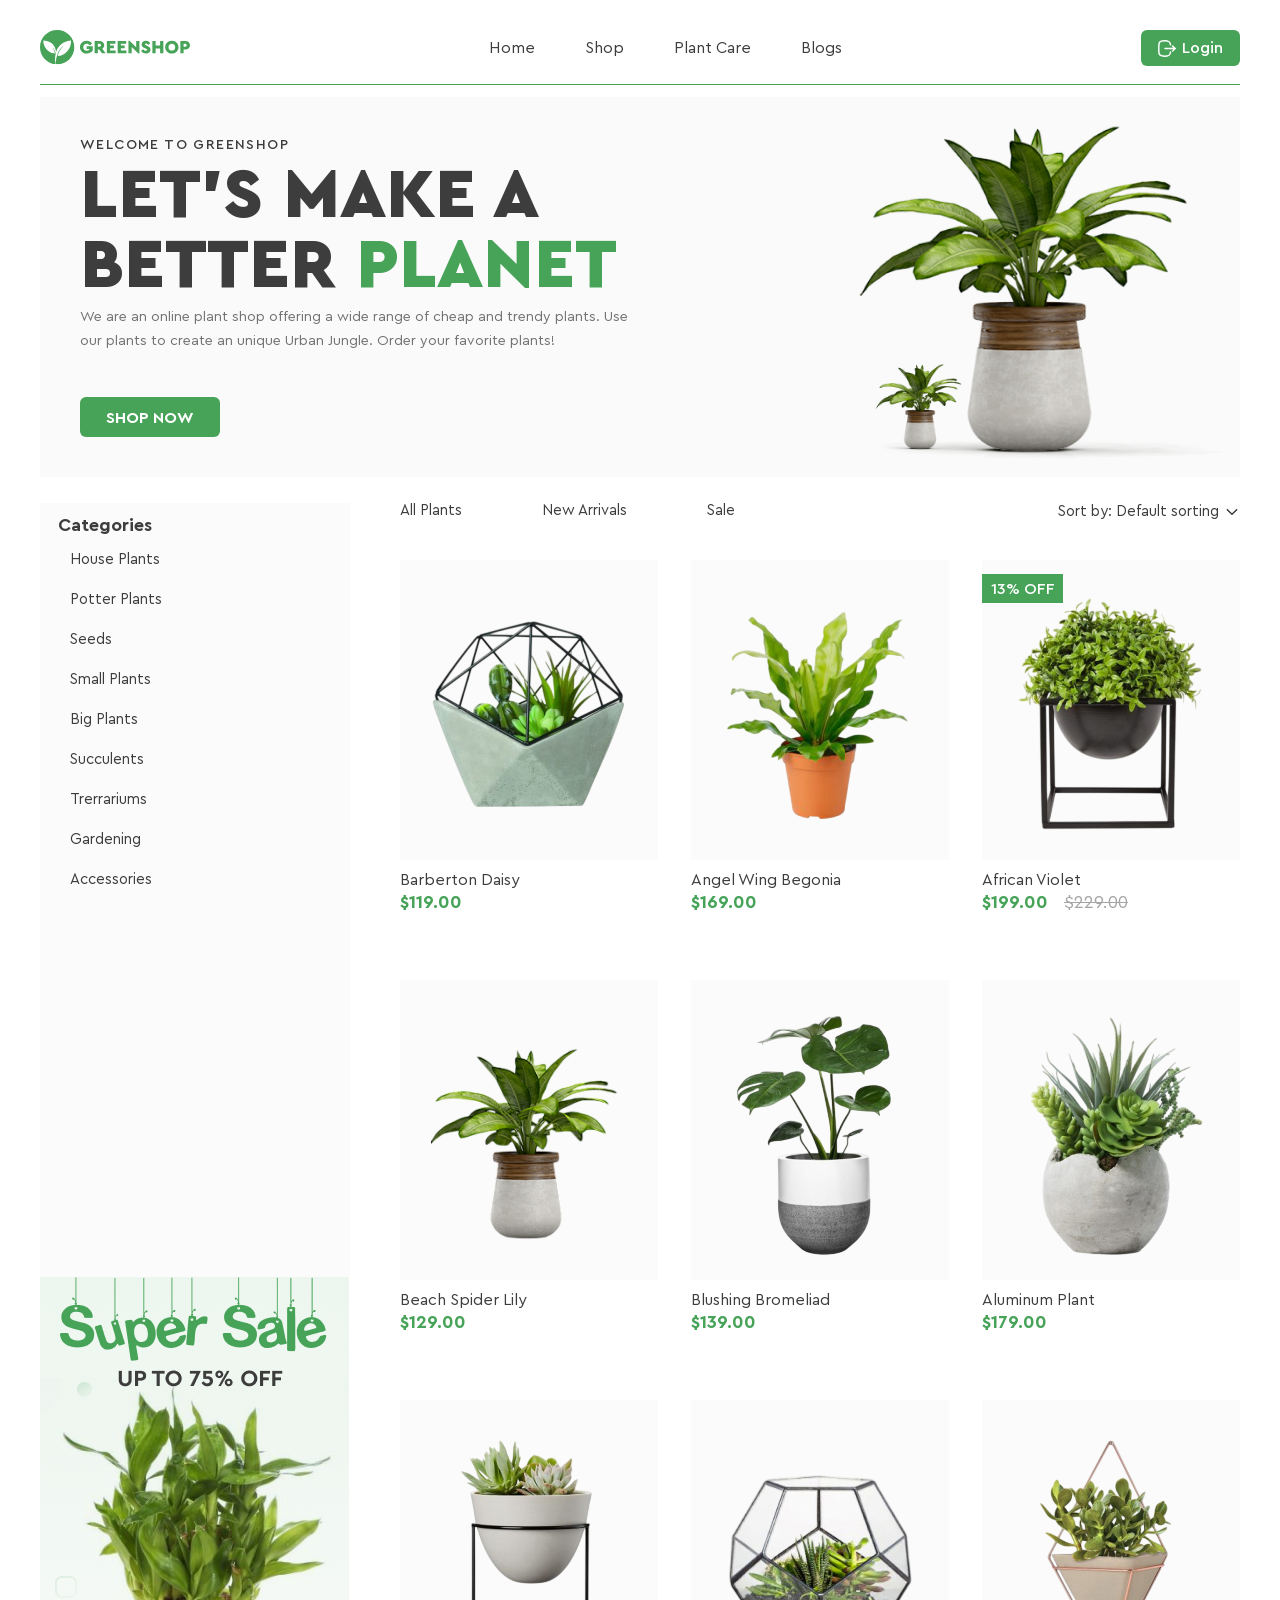
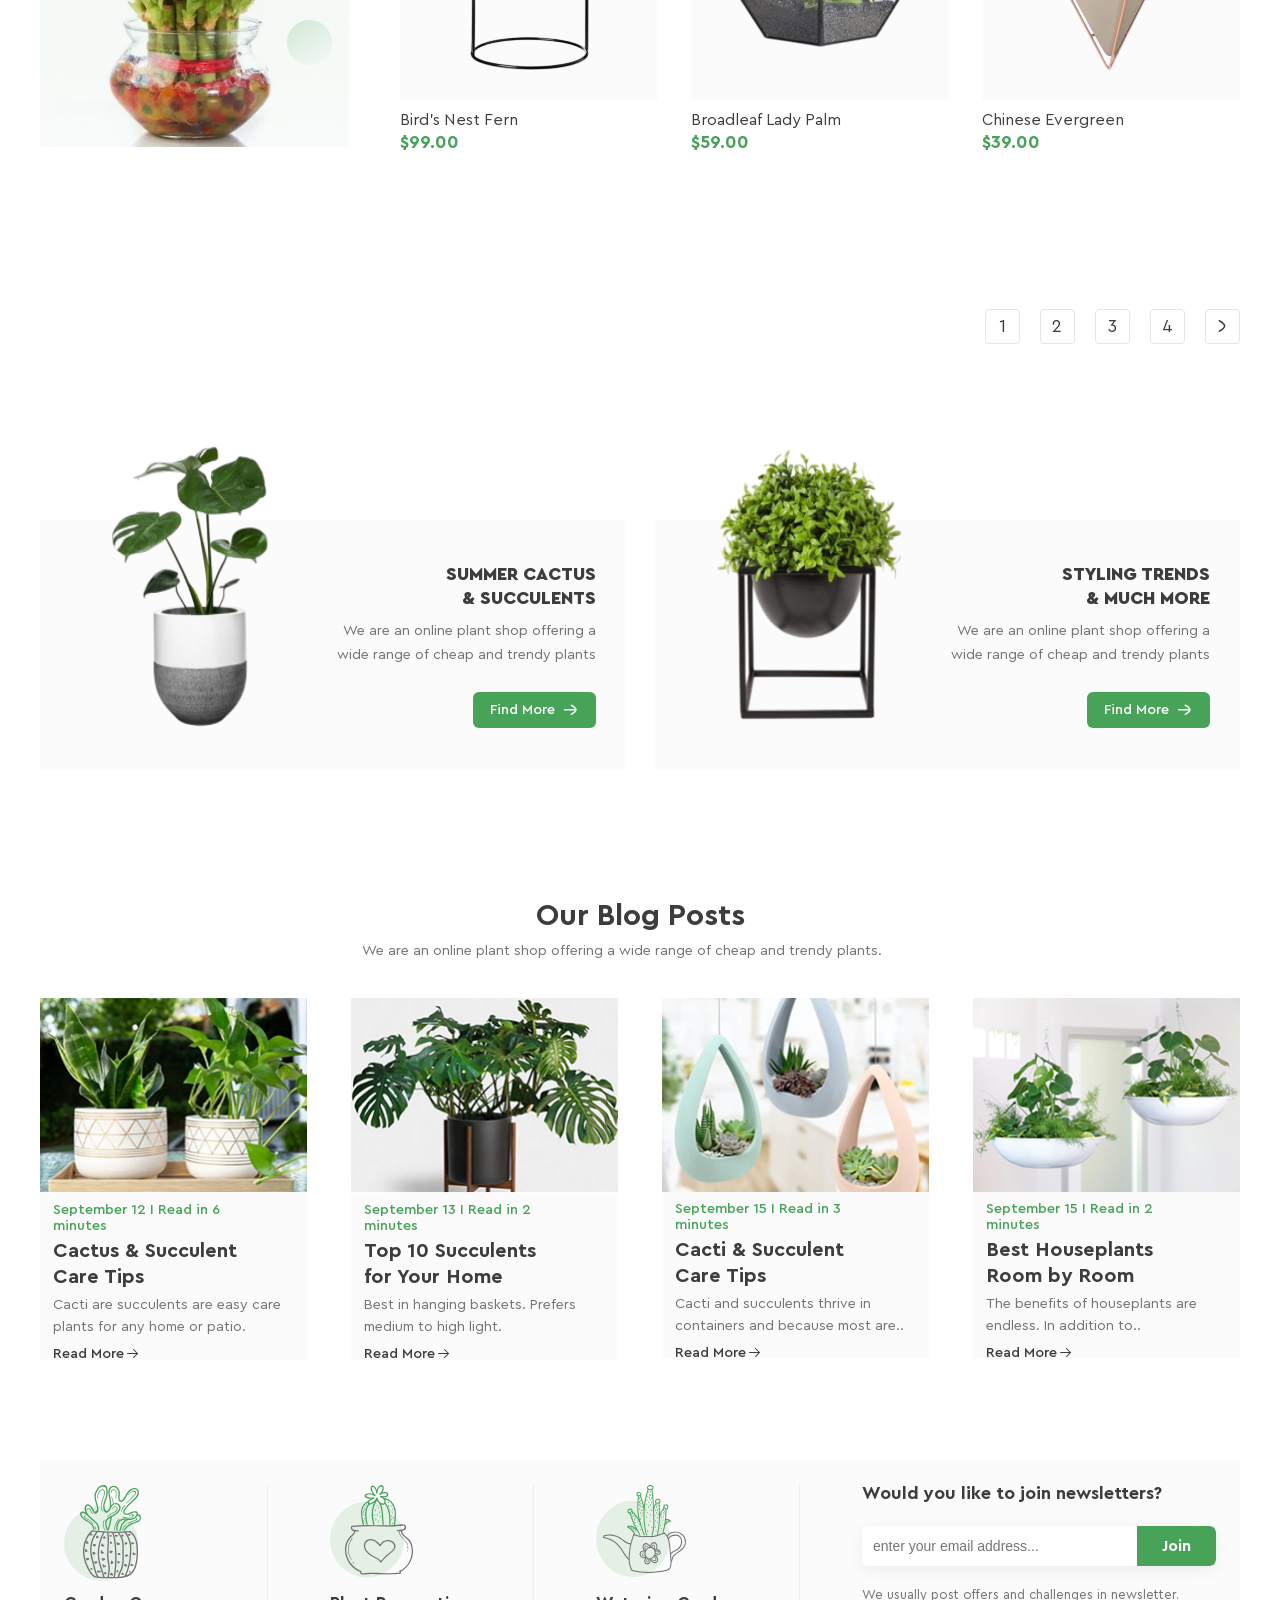
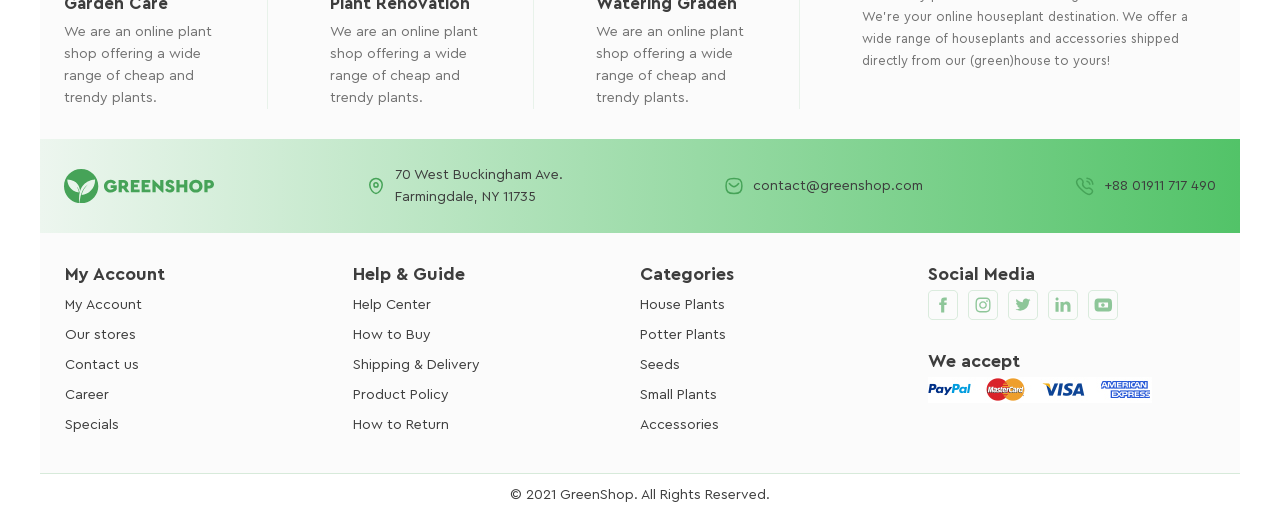
==== index.html @ 2c8f035d "footer" ====
<!DOCTYPE html>
<html lang="en">

<head>
  <meta charset="UTF-8">
  <meta name="viewport" content="width=device-width, initial-scale=1.0">
  <title>Document</title>

  <link rel="stylesheet" href="./css/reset.css">
  <link rel="stylesheet" href="./css/home.css">
</head>

<body>
  <header>

    <div class="container">

      <img src="./img/Logo.svg" alt="logo" width="150" height="35">
      <nav>
        <ul>
          <li> <a href="#home" class="active">Home</a></li>
          <li> <a href="#shop" class="active">Shop</a></li>
          <li> <a href="#" class="active">Plant Care</a>
            <ul class="sublist">
              <li><a href="">Drainage</a></li>
              <li><a href="">Fungicides</a></li>
              <li><a href="">Fertilizer</a></li>
              <li><a href="">Priming <span>></span></a>
                <div class="sublist second">
                  <ul>
                    <li><a href="">Universal</a></li>
                    <li><a href="">For Ficus</a></li>
                    <li><a href="">For Cacti</a></li>
                    <li><a href="">For Citrus</a></li>
                    <li><a href="">For those in bloom</a></li>
                    <li><a href="">For Orchids</a></li>
                  </ul>
                </div>
              </li>
            </ul>
          </li>
          <li><a href="#blogs" class="active">Blogs</a></li>
        </ul>
      </nav>
      <button><img src="./img/Logout.svg" alt="login"><span>Login</span></button>
    </div>
  </header>

  <main>
    <section id="home">
      <div class="main-container">
        <div class="home-text">
          <p class="top-text">Welcome to GreenShop</p>

          <h1>Let’s Make a Better <span>Planet</span></h1>

          <p class="text">We are an online plant shop offering a wide range of cheap and trendy plants. Use our plants
            to create an
            unique Urban Jungle. Order your favorite plants!</p>
          <button class="large-btn">SHOP NOW</button>
        </div>

        <div class="home-media">
          <img src="./img/section1-plant.png" alt="plant">
        </div>
      </div>

    </section>

    <section id="shop">

      <div class="container">
        <div class="sidebar">
          <div class="categories-box">
            <h2>Categories</h2>
            <ul>
              <li>
                <a href="">House Plants</a>
              </li>
              <li>
                <a href="">Potter Plants</a>
              </li>
              <li>
                <a href="">Seeds</a>
              </li>
              <li>
                <a href="">Small Plants</a>
              </li>
              <li>
                <a href="">Big Plants</a>
              </li>
              <li>
                <a href="">Succulents</a>
              </li>
              <li>
                <a href="">Trerrariums</a>
              </li>
              <li>
                <a href="">Gardening</a>
              </li>
              <li>
                <a href="">Accessories</a>
              </li>
            </ul>
          </div>

          <img src="./img/SuperSaleBanner.png" alt="sale banner">

        </div>

        <div class="shop-content">

          <div class="filter-bar">
            <div class="filter-list">
              <a href="" class="tab">All Plants</a>
              <a href="" class="tab">New Arrivals</a>
              <a href="" class="tab">Sale</a>
            </div>

            <div class="sort-options">
              <span class="sort-text">Sort by: Default sorting</span> <img src="./img/Arrow.svg" alt="arrow">
            </div>
          </div>

          <div class="products-grid">
            <div class="products-card">
              <div class="img-box">
                <img src="./img/cutproduct1.png" alt="Barberton Daisy">

                <div class="plants-buttons">
                  <button>
                    <svg width="20" height="20" viewBox="0 0 20 20" fill="none" xmlns="http://www.w3.org/2000/svg">
                      <g clip-path="url(#clip0_2_1949)">
                        <path
                          d="M14.294 16.8745H8.24077C5.65655 16.8745 3.55412 14.7721 3.55412 12.1879V7.38405C3.55412 4.98175 2.35676 2.75813 0.351225 1.4358C-0.00894369 1.19834 -0.108379 0.713895 0.129078 0.353726C0.366535 -0.00648163 0.850939 -0.105956 1.21119 0.131579C2.35606 0.886442 3.28487 1.88204 3.94905 3.02832C4.09258 3.18911 5.24995 4.41584 7.14726 4.41584H16.142C18.596 4.36995 20.5168 6.83267 19.8752 9.20138L18.8397 13.3284C18.3159 15.4163 16.4466 16.8745 14.294 16.8745ZM4.91926 5.53677C5.04912 6.1367 5.11634 6.7553 5.11634 7.38405V12.1879C5.11634 13.9107 6.51796 15.3123 8.24077 15.3123H14.294C15.7291 15.3123 16.9752 14.3401 17.3245 12.9482L18.3599 8.82121C18.7412 7.41373 17.5997 5.95084 16.142 5.97806H7.14722C6.28913 5.97806 5.54224 5.79305 4.91926 5.53677ZM7.85021 19.0226C7.85021 18.4833 7.41307 18.0462 6.87383 18.0462C5.57828 18.0978 5.57942 19.9479 6.87383 19.999C7.41307 19.999 7.85021 19.5618 7.85021 19.0226ZM15.6222 19.0226C15.6222 18.4833 15.1851 18.0462 14.6459 18.0462C13.3503 18.0978 13.3514 19.9479 14.6459 19.999C15.1851 19.999 15.6222 19.5618 15.6222 19.0226ZM16.9231 8.32138C16.9231 7.88998 16.5734 7.54027 16.142 7.54027H7.45966C6.42329 7.58152 6.42407 9.0616 7.45966 9.10249H16.142C16.5734 9.10249 16.9231 8.75279 16.9231 8.32138Z"
                          fill="#3D3D3D" />
                      </g>
                      <defs>
                        <clipPath id="clip0_2_1949">
                          <rect width="20" height="20" fill="white" />
                        </clipPath>
                      </defs>
                    </svg>
                  </button>

                  <button>
                    <svg width="20" height="20" viewBox="0 0 20 20" fill="none" xmlns="http://www.w3.org/2000/svg">
                      <path
                        d="M10 18.8873C9.71527 18.8873 9.44077 18.7842 9.22684 18.5968C8.41888 17.8903 7.63992 17.2264 6.95267 16.6408L6.94916 16.6377C4.93423 14.9207 3.19427 13.4378 1.98364 11.9771C0.630341 10.3441 0 8.79578 0 7.10434C0 5.46097 0.563507 3.94485 1.58661 2.83508C2.62192 1.71219 4.04251 1.09375 5.58716 1.09375C6.74164 1.09375 7.79892 1.45874 8.72955 2.1785C9.19922 2.54181 9.62494 2.98645 10 3.5051C10.3752 2.98645 10.8008 2.54181 11.2706 2.1785C12.2012 1.45874 13.2585 1.09375 14.413 1.09375C15.9575 1.09375 17.3782 1.71219 18.4135 2.83508C19.4366 3.94485 20 5.46097 20 7.10434C20 8.79578 19.3698 10.3441 18.0165 11.9769C16.8059 13.4378 15.0661 14.9205 13.0515 16.6374C12.363 17.224 11.5828 17.8889 10.773 18.5971C10.5592 18.7842 10.2846 18.8873 10 18.8873ZM5.58716 2.26532C4.37363 2.26532 3.25882 2.74963 2.44781 3.62915C1.62476 4.52194 1.17142 5.75607 1.17142 7.10434C1.17142 8.52692 1.70013 9.79919 2.88559 11.2296C4.03137 12.6122 5.73563 14.0645 7.70889 15.7462L7.71255 15.7492C8.4024 16.3371 9.18442 17.0036 9.99832 17.7153C10.8171 17.0023 11.6003 16.3347 12.2916 15.7458C14.2647 14.0642 15.9688 12.6122 17.1146 11.2296C18.2999 9.79919 18.8286 8.52692 18.8286 7.10434C18.8286 5.75607 18.3752 4.52194 17.5522 3.62915C16.7413 2.74963 15.6264 2.26532 14.413 2.26532C13.524 2.26532 12.7078 2.54791 11.9872 3.10516C11.3449 3.60199 10.8975 4.23004 10.6352 4.66949C10.5003 4.89548 10.2629 5.03036 10 5.03036C9.73709 5.03036 9.49966 4.89548 9.36478 4.66949C9.10263 4.23004 8.65524 3.60199 8.01285 3.10516C7.29218 2.54791 6.47598 2.26532 5.58716 2.26532Z"
                        fill="#3D3D3D" />
                    </svg>
                  </button>

                  <button>
                    <svg width="20" height="20" viewBox="0 0 20 20" fill="none" xmlns="http://www.w3.org/2000/svg">
                      <g clip-path="url(#clip0_2_1953)">
                        <path
                          d="M14.5656 16.0023C10.5704 19.1859 4.98549 18.3049 2.02729 14.6536C-0.827886 11.1285 -0.64932 6.04314 2.44811 2.82458C5.64856 -0.50074 10.6802 -0.944658 14.3277 1.78316C15.6345 2.76027 16.6104 4.00337 17.246 5.50807C17.8853 7.02151 18.0795 8.59614 17.8578 10.2201C17.6368 11.8365 16.9918 13.2769 15.9423 14.6212C16.0272 14.6767 16.1178 14.7167 16.1827 14.7816C17.3365 15.9305 18.4859 17.0836 19.6397 18.2325C19.9132 18.5047 20.0493 18.8218 19.9682 19.204C19.8071 19.9644 18.9018 20.2579 18.3211 19.7359C18.0489 19.4918 17.7985 19.2227 17.54 18.9642C16.5923 18.0171 15.6451 17.0693 14.6973 16.1221C14.658 16.0847 14.6168 16.0497 14.5656 16.0023ZM15.9529 8.98636C15.9629 5.12659 12.8468 2.00605 8.97825 2.00043C5.12035 1.99481 2.00669 5.09037 1.98983 8.94765C1.97297 12.8168 5.08289 15.9461 8.96326 15.9642C12.8055 15.9823 15.9429 12.8499 15.9529 8.98636Z"
                          fill="#3D3D3D" />
                      </g>
                      <defs>
                        <clipPath id="clip0_2_1953">
                          <rect width="19.9913" height="20" fill="white" />
                        </clipPath>
                      </defs>
                    </svg>

                  </button>
                </div>
              </div>

              <h3>Barberton Daisy</h3>
              <span>$119.00</span>
            </div>

            <div class="products-card">
              <div class="img-box">
                <img src="./img/cutproduct2.png" alt="Angel Wing Begonia">

                <div class="plants-buttons">
                  <button>
                    <svg width="20" height="20" viewBox="0 0 20 20" fill="none" xmlns="http://www.w3.org/2000/svg">
                      <g clip-path="url(#clip0_2_1949)">
                        <path
                          d="M14.294 16.8745H8.24077C5.65655 16.8745 3.55412 14.7721 3.55412 12.1879V7.38405C3.55412 4.98175 2.35676 2.75813 0.351225 1.4358C-0.00894369 1.19834 -0.108379 0.713895 0.129078 0.353726C0.366535 -0.00648163 0.850939 -0.105956 1.21119 0.131579C2.35606 0.886442 3.28487 1.88204 3.94905 3.02832C4.09258 3.18911 5.24995 4.41584 7.14726 4.41584H16.142C18.596 4.36995 20.5168 6.83267 19.8752 9.20138L18.8397 13.3284C18.3159 15.4163 16.4466 16.8745 14.294 16.8745ZM4.91926 5.53677C5.04912 6.1367 5.11634 6.7553 5.11634 7.38405V12.1879C5.11634 13.9107 6.51796 15.3123 8.24077 15.3123H14.294C15.7291 15.3123 16.9752 14.3401 17.3245 12.9482L18.3599 8.82121C18.7412 7.41373 17.5997 5.95084 16.142 5.97806H7.14722C6.28913 5.97806 5.54224 5.79305 4.91926 5.53677ZM7.85021 19.0226C7.85021 18.4833 7.41307 18.0462 6.87383 18.0462C5.57828 18.0978 5.57942 19.9479 6.87383 19.999C7.41307 19.999 7.85021 19.5618 7.85021 19.0226ZM15.6222 19.0226C15.6222 18.4833 15.1851 18.0462 14.6459 18.0462C13.3503 18.0978 13.3514 19.9479 14.6459 19.999C15.1851 19.999 15.6222 19.5618 15.6222 19.0226ZM16.9231 8.32138C16.9231 7.88998 16.5734 7.54027 16.142 7.54027H7.45966C6.42329 7.58152 6.42407 9.0616 7.45966 9.10249H16.142C16.5734 9.10249 16.9231 8.75279 16.9231 8.32138Z"
                          fill="#3D3D3D" />
                      </g>
                      <defs>
                        <clipPath id="clip0_2_1949">
                          <rect width="20" height="20" fill="white" />
                        </clipPath>
                      </defs>
                    </svg>
                  </button>

                  <button>
                    <svg width="20" height="20" viewBox="0 0 20 20" fill="none" xmlns="http://www.w3.org/2000/svg">
                      <path
                        d="M10 18.8873C9.71527 18.8873 9.44077 18.7842 9.22684 18.5968C8.41888 17.8903 7.63992 17.2264 6.95267 16.6408L6.94916 16.6377C4.93423 14.9207 3.19427 13.4378 1.98364 11.9771C0.630341 10.3441 0 8.79578 0 7.10434C0 5.46097 0.563507 3.94485 1.58661 2.83508C2.62192 1.71219 4.04251 1.09375 5.58716 1.09375C6.74164 1.09375 7.79892 1.45874 8.72955 2.1785C9.19922 2.54181 9.62494 2.98645 10 3.5051C10.3752 2.98645 10.8008 2.54181 11.2706 2.1785C12.2012 1.45874 13.2585 1.09375 14.413 1.09375C15.9575 1.09375 17.3782 1.71219 18.4135 2.83508C19.4366 3.94485 20 5.46097 20 7.10434C20 8.79578 19.3698 10.3441 18.0165 11.9769C16.8059 13.4378 15.0661 14.9205 13.0515 16.6374C12.363 17.224 11.5828 17.8889 10.773 18.5971C10.5592 18.7842 10.2846 18.8873 10 18.8873ZM5.58716 2.26532C4.37363 2.26532 3.25882 2.74963 2.44781 3.62915C1.62476 4.52194 1.17142 5.75607 1.17142 7.10434C1.17142 8.52692 1.70013 9.79919 2.88559 11.2296C4.03137 12.6122 5.73563 14.0645 7.70889 15.7462L7.71255 15.7492C8.4024 16.3371 9.18442 17.0036 9.99832 17.7153C10.8171 17.0023 11.6003 16.3347 12.2916 15.7458C14.2647 14.0642 15.9688 12.6122 17.1146 11.2296C18.2999 9.79919 18.8286 8.52692 18.8286 7.10434C18.8286 5.75607 18.3752 4.52194 17.5522 3.62915C16.7413 2.74963 15.6264 2.26532 14.413 2.26532C13.524 2.26532 12.7078 2.54791 11.9872 3.10516C11.3449 3.60199 10.8975 4.23004 10.6352 4.66949C10.5003 4.89548 10.2629 5.03036 10 5.03036C9.73709 5.03036 9.49966 4.89548 9.36478 4.66949C9.10263 4.23004 8.65524 3.60199 8.01285 3.10516C7.29218 2.54791 6.47598 2.26532 5.58716 2.26532Z"
                        fill="#3D3D3D" />
                    </svg>
                  </button>

                  <button>
                    <svg width="20" height="20" viewBox="0 0 20 20" fill="none" xmlns="http://www.w3.org/2000/svg">
                      <g clip-path="url(#clip0_2_1953)">
                        <path
                          d="M14.5656 16.0023C10.5704 19.1859 4.98549 18.3049 2.02729 14.6536C-0.827886 11.1285 -0.64932 6.04314 2.44811 2.82458C5.64856 -0.50074 10.6802 -0.944658 14.3277 1.78316C15.6345 2.76027 16.6104 4.00337 17.246 5.50807C17.8853 7.02151 18.0795 8.59614 17.8578 10.2201C17.6368 11.8365 16.9918 13.2769 15.9423 14.6212C16.0272 14.6767 16.1178 14.7167 16.1827 14.7816C17.3365 15.9305 18.4859 17.0836 19.6397 18.2325C19.9132 18.5047 20.0493 18.8218 19.9682 19.204C19.8071 19.9644 18.9018 20.2579 18.3211 19.7359C18.0489 19.4918 17.7985 19.2227 17.54 18.9642C16.5923 18.0171 15.6451 17.0693 14.6973 16.1221C14.658 16.0847 14.6168 16.0497 14.5656 16.0023ZM15.9529 8.98636C15.9629 5.12659 12.8468 2.00605 8.97825 2.00043C5.12035 1.99481 2.00669 5.09037 1.98983 8.94765C1.97297 12.8168 5.08289 15.9461 8.96326 15.9642C12.8055 15.9823 15.9429 12.8499 15.9529 8.98636Z"
                          fill="#3D3D3D" />
                      </g>
                      <defs>
                        <clipPath id="clip0_2_1953">
                          <rect width="19.9913" height="20" fill="white" />
                        </clipPath>
                      </defs>
                    </svg>

                  </button>
                </div>
              </div>

              <h3>Angel Wing Begonia</h3>
              <span>$169.00</span>
            </div>

            <div class="products-card">
              <div class="img-box">
                <div class="sale-blanket">13% OFF</div>
                <img src="./img/cutproduct3.png" alt="African Violet">

                <div class="plants-buttons">
                  <button>
                    <svg width="20" height="20" viewBox="0 0 20 20" fill="none" xmlns="http://www.w3.org/2000/svg">
                      <g clip-path="url(#clip0_2_1949)">
                        <path
                          d="M14.294 16.8745H8.24077C5.65655 16.8745 3.55412 14.7721 3.55412 12.1879V7.38405C3.55412 4.98175 2.35676 2.75813 0.351225 1.4358C-0.00894369 1.19834 -0.108379 0.713895 0.129078 0.353726C0.366535 -0.00648163 0.850939 -0.105956 1.21119 0.131579C2.35606 0.886442 3.28487 1.88204 3.94905 3.02832C4.09258 3.18911 5.24995 4.41584 7.14726 4.41584H16.142C18.596 4.36995 20.5168 6.83267 19.8752 9.20138L18.8397 13.3284C18.3159 15.4163 16.4466 16.8745 14.294 16.8745ZM4.91926 5.53677C5.04912 6.1367 5.11634 6.7553 5.11634 7.38405V12.1879C5.11634 13.9107 6.51796 15.3123 8.24077 15.3123H14.294C15.7291 15.3123 16.9752 14.3401 17.3245 12.9482L18.3599 8.82121C18.7412 7.41373 17.5997 5.95084 16.142 5.97806H7.14722C6.28913 5.97806 5.54224 5.79305 4.91926 5.53677ZM7.85021 19.0226C7.85021 18.4833 7.41307 18.0462 6.87383 18.0462C5.57828 18.0978 5.57942 19.9479 6.87383 19.999C7.41307 19.999 7.85021 19.5618 7.85021 19.0226ZM15.6222 19.0226C15.6222 18.4833 15.1851 18.0462 14.6459 18.0462C13.3503 18.0978 13.3514 19.9479 14.6459 19.999C15.1851 19.999 15.6222 19.5618 15.6222 19.0226ZM16.9231 8.32138C16.9231 7.88998 16.5734 7.54027 16.142 7.54027H7.45966C6.42329 7.58152 6.42407 9.0616 7.45966 9.10249H16.142C16.5734 9.10249 16.9231 8.75279 16.9231 8.32138Z"
                          fill="#3D3D3D" />
                      </g>
                      <defs>
                        <clipPath id="clip0_2_1949">
                          <rect width="20" height="20" fill="white" />
                        </clipPath>
                      </defs>
                    </svg>
                  </button>

                  <button>
                    <svg width="20" height="20" viewBox="0 0 20 20" fill="none" xmlns="http://www.w3.org/2000/svg">
                      <path
                        d="M10 18.8873C9.71527 18.8873 9.44077 18.7842 9.22684 18.5968C8.41888 17.8903 7.63992 17.2264 6.95267 16.6408L6.94916 16.6377C4.93423 14.9207 3.19427 13.4378 1.98364 11.9771C0.630341 10.3441 0 8.79578 0 7.10434C0 5.46097 0.563507 3.94485 1.58661 2.83508C2.62192 1.71219 4.04251 1.09375 5.58716 1.09375C6.74164 1.09375 7.79892 1.45874 8.72955 2.1785C9.19922 2.54181 9.62494 2.98645 10 3.5051C10.3752 2.98645 10.8008 2.54181 11.2706 2.1785C12.2012 1.45874 13.2585 1.09375 14.413 1.09375C15.9575 1.09375 17.3782 1.71219 18.4135 2.83508C19.4366 3.94485 20 5.46097 20 7.10434C20 8.79578 19.3698 10.3441 18.0165 11.9769C16.8059 13.4378 15.0661 14.9205 13.0515 16.6374C12.363 17.224 11.5828 17.8889 10.773 18.5971C10.5592 18.7842 10.2846 18.8873 10 18.8873ZM5.58716 2.26532C4.37363 2.26532 3.25882 2.74963 2.44781 3.62915C1.62476 4.52194 1.17142 5.75607 1.17142 7.10434C1.17142 8.52692 1.70013 9.79919 2.88559 11.2296C4.03137 12.6122 5.73563 14.0645 7.70889 15.7462L7.71255 15.7492C8.4024 16.3371 9.18442 17.0036 9.99832 17.7153C10.8171 17.0023 11.6003 16.3347 12.2916 15.7458C14.2647 14.0642 15.9688 12.6122 17.1146 11.2296C18.2999 9.79919 18.8286 8.52692 18.8286 7.10434C18.8286 5.75607 18.3752 4.52194 17.5522 3.62915C16.7413 2.74963 15.6264 2.26532 14.413 2.26532C13.524 2.26532 12.7078 2.54791 11.9872 3.10516C11.3449 3.60199 10.8975 4.23004 10.6352 4.66949C10.5003 4.89548 10.2629 5.03036 10 5.03036C9.73709 5.03036 9.49966 4.89548 9.36478 4.66949C9.10263 4.23004 8.65524 3.60199 8.01285 3.10516C7.29218 2.54791 6.47598 2.26532 5.58716 2.26532Z"
                        fill="#3D3D3D" />
                    </svg>
                  </button>

                  <button>
                    <svg width="20" height="20" viewBox="0 0 20 20" fill="none" xmlns="http://www.w3.org/2000/svg">
                      <g clip-path="url(#clip0_2_1953)">
                        <path
                          d="M14.5656 16.0023C10.5704 19.1859 4.98549 18.3049 2.02729 14.6536C-0.827886 11.1285 -0.64932 6.04314 2.44811 2.82458C5.64856 -0.50074 10.6802 -0.944658 14.3277 1.78316C15.6345 2.76027 16.6104 4.00337 17.246 5.50807C17.8853 7.02151 18.0795 8.59614 17.8578 10.2201C17.6368 11.8365 16.9918 13.2769 15.9423 14.6212C16.0272 14.6767 16.1178 14.7167 16.1827 14.7816C17.3365 15.9305 18.4859 17.0836 19.6397 18.2325C19.9132 18.5047 20.0493 18.8218 19.9682 19.204C19.8071 19.9644 18.9018 20.2579 18.3211 19.7359C18.0489 19.4918 17.7985 19.2227 17.54 18.9642C16.5923 18.0171 15.6451 17.0693 14.6973 16.1221C14.658 16.0847 14.6168 16.0497 14.5656 16.0023ZM15.9529 8.98636C15.9629 5.12659 12.8468 2.00605 8.97825 2.00043C5.12035 1.99481 2.00669 5.09037 1.98983 8.94765C1.97297 12.8168 5.08289 15.9461 8.96326 15.9642C12.8055 15.9823 15.9429 12.8499 15.9529 8.98636Z"
                          fill="#3D3D3D" />
                      </g>
                      <defs>
                        <clipPath id="clip0_2_1953">
                          <rect width="19.9913" height="20" fill="white" />
                        </clipPath>
                      </defs>
                    </svg>

                  </button>
                </div>
              </div>

              <h3>African Violet</h3>
              <div class="price-box">
                <span class="new-price">$199.00</span>
                <span class="old-price">$229.00</span>
              </div>
            </div>
          </div>

          <div class="products-grid">
            <div class="products-card">
              <div class="img-box">
                <img src="./img/cutproduct4.png" alt="Beach Spider Lily">

                <div class="plants-buttons">
                  <button>
                    <svg width="20" height="20" viewBox="0 0 20 20" fill="none" xmlns="http://www.w3.org/2000/svg">
                      <g clip-path="url(#clip0_2_1949)">
                        <path
                          d="M14.294 16.8745H8.24077C5.65655 16.8745 3.55412 14.7721 3.55412 12.1879V7.38405C3.55412 4.98175 2.35676 2.75813 0.351225 1.4358C-0.00894369 1.19834 -0.108379 0.713895 0.129078 0.353726C0.366535 -0.00648163 0.850939 -0.105956 1.21119 0.131579C2.35606 0.886442 3.28487 1.88204 3.94905 3.02832C4.09258 3.18911 5.24995 4.41584 7.14726 4.41584H16.142C18.596 4.36995 20.5168 6.83267 19.8752 9.20138L18.8397 13.3284C18.3159 15.4163 16.4466 16.8745 14.294 16.8745ZM4.91926 5.53677C5.04912 6.1367 5.11634 6.7553 5.11634 7.38405V12.1879C5.11634 13.9107 6.51796 15.3123 8.24077 15.3123H14.294C15.7291 15.3123 16.9752 14.3401 17.3245 12.9482L18.3599 8.82121C18.7412 7.41373 17.5997 5.95084 16.142 5.97806H7.14722C6.28913 5.97806 5.54224 5.79305 4.91926 5.53677ZM7.85021 19.0226C7.85021 18.4833 7.41307 18.0462 6.87383 18.0462C5.57828 18.0978 5.57942 19.9479 6.87383 19.999C7.41307 19.999 7.85021 19.5618 7.85021 19.0226ZM15.6222 19.0226C15.6222 18.4833 15.1851 18.0462 14.6459 18.0462C13.3503 18.0978 13.3514 19.9479 14.6459 19.999C15.1851 19.999 15.6222 19.5618 15.6222 19.0226ZM16.9231 8.32138C16.9231 7.88998 16.5734 7.54027 16.142 7.54027H7.45966C6.42329 7.58152 6.42407 9.0616 7.45966 9.10249H16.142C16.5734 9.10249 16.9231 8.75279 16.9231 8.32138Z"
                          fill="#3D3D3D" />
                      </g>
                      <defs>
                        <clipPath id="clip0_2_1949">
                          <rect width="20" height="20" fill="white" />
                        </clipPath>
                      </defs>
                    </svg>
                  </button>

                  <button>
                    <svg width="20" height="20" viewBox="0 0 20 20" fill="none" xmlns="http://www.w3.org/2000/svg">
                      <path
                        d="M10 18.8873C9.71527 18.8873 9.44077 18.7842 9.22684 18.5968C8.41888 17.8903 7.63992 17.2264 6.95267 16.6408L6.94916 16.6377C4.93423 14.9207 3.19427 13.4378 1.98364 11.9771C0.630341 10.3441 0 8.79578 0 7.10434C0 5.46097 0.563507 3.94485 1.58661 2.83508C2.62192 1.71219 4.04251 1.09375 5.58716 1.09375C6.74164 1.09375 7.79892 1.45874 8.72955 2.1785C9.19922 2.54181 9.62494 2.98645 10 3.5051C10.3752 2.98645 10.8008 2.54181 11.2706 2.1785C12.2012 1.45874 13.2585 1.09375 14.413 1.09375C15.9575 1.09375 17.3782 1.71219 18.4135 2.83508C19.4366 3.94485 20 5.46097 20 7.10434C20 8.79578 19.3698 10.3441 18.0165 11.9769C16.8059 13.4378 15.0661 14.9205 13.0515 16.6374C12.363 17.224 11.5828 17.8889 10.773 18.5971C10.5592 18.7842 10.2846 18.8873 10 18.8873ZM5.58716 2.26532C4.37363 2.26532 3.25882 2.74963 2.44781 3.62915C1.62476 4.52194 1.17142 5.75607 1.17142 7.10434C1.17142 8.52692 1.70013 9.79919 2.88559 11.2296C4.03137 12.6122 5.73563 14.0645 7.70889 15.7462L7.71255 15.7492C8.4024 16.3371 9.18442 17.0036 9.99832 17.7153C10.8171 17.0023 11.6003 16.3347 12.2916 15.7458C14.2647 14.0642 15.9688 12.6122 17.1146 11.2296C18.2999 9.79919 18.8286 8.52692 18.8286 7.10434C18.8286 5.75607 18.3752 4.52194 17.5522 3.62915C16.7413 2.74963 15.6264 2.26532 14.413 2.26532C13.524 2.26532 12.7078 2.54791 11.9872 3.10516C11.3449 3.60199 10.8975 4.23004 10.6352 4.66949C10.5003 4.89548 10.2629 5.03036 10 5.03036C9.73709 5.03036 9.49966 4.89548 9.36478 4.66949C9.10263 4.23004 8.65524 3.60199 8.01285 3.10516C7.29218 2.54791 6.47598 2.26532 5.58716 2.26532Z"
                        fill="#3D3D3D" />
                    </svg>
                  </button>

                  <button>
                    <svg width="20" height="20" viewBox="0 0 20 20" fill="none" xmlns="http://www.w3.org/2000/svg">
                      <g clip-path="url(#clip0_2_1953)">
                        <path
                          d="M14.5656 16.0023C10.5704 19.1859 4.98549 18.3049 2.02729 14.6536C-0.827886 11.1285 -0.64932 6.04314 2.44811 2.82458C5.64856 -0.50074 10.6802 -0.944658 14.3277 1.78316C15.6345 2.76027 16.6104 4.00337 17.246 5.50807C17.8853 7.02151 18.0795 8.59614 17.8578 10.2201C17.6368 11.8365 16.9918 13.2769 15.9423 14.6212C16.0272 14.6767 16.1178 14.7167 16.1827 14.7816C17.3365 15.9305 18.4859 17.0836 19.6397 18.2325C19.9132 18.5047 20.0493 18.8218 19.9682 19.204C19.8071 19.9644 18.9018 20.2579 18.3211 19.7359C18.0489 19.4918 17.7985 19.2227 17.54 18.9642C16.5923 18.0171 15.6451 17.0693 14.6973 16.1221C14.658 16.0847 14.6168 16.0497 14.5656 16.0023ZM15.9529 8.98636C15.9629 5.12659 12.8468 2.00605 8.97825 2.00043C5.12035 1.99481 2.00669 5.09037 1.98983 8.94765C1.97297 12.8168 5.08289 15.9461 8.96326 15.9642C12.8055 15.9823 15.9429 12.8499 15.9529 8.98636Z"
                          fill="#3D3D3D" />
                      </g>
                      <defs>
                        <clipPath id="clip0_2_1953">
                          <rect width="19.9913" height="20" fill="white" />
                        </clipPath>
                      </defs>
                    </svg>

                  </button>
                </div>
              </div>

              <h3>Beach Spider Lily</h3>
              <span>$129.00</span>
            </div>

            <div class="products-card">
              <div class="img-box">
                <img src="./img/cutproduct5.png" alt="Blushing Bromeliad">

                <div class="plants-buttons">
                  <button>
                    <svg width="20" height="20" viewBox="0 0 20 20" fill="none" xmlns="http://www.w3.org/2000/svg">
                      <g clip-path="url(#clip0_2_1949)">
                        <path
                          d="M14.294 16.8745H8.24077C5.65655 16.8745 3.55412 14.7721 3.55412 12.1879V7.38405C3.55412 4.98175 2.35676 2.75813 0.351225 1.4358C-0.00894369 1.19834 -0.108379 0.713895 0.129078 0.353726C0.366535 -0.00648163 0.850939 -0.105956 1.21119 0.131579C2.35606 0.886442 3.28487 1.88204 3.94905 3.02832C4.09258 3.18911 5.24995 4.41584 7.14726 4.41584H16.142C18.596 4.36995 20.5168 6.83267 19.8752 9.20138L18.8397 13.3284C18.3159 15.4163 16.4466 16.8745 14.294 16.8745ZM4.91926 5.53677C5.04912 6.1367 5.11634 6.7553 5.11634 7.38405V12.1879C5.11634 13.9107 6.51796 15.3123 8.24077 15.3123H14.294C15.7291 15.3123 16.9752 14.3401 17.3245 12.9482L18.3599 8.82121C18.7412 7.41373 17.5997 5.95084 16.142 5.97806H7.14722C6.28913 5.97806 5.54224 5.79305 4.91926 5.53677ZM7.85021 19.0226C7.85021 18.4833 7.41307 18.0462 6.87383 18.0462C5.57828 18.0978 5.57942 19.9479 6.87383 19.999C7.41307 19.999 7.85021 19.5618 7.85021 19.0226ZM15.6222 19.0226C15.6222 18.4833 15.1851 18.0462 14.6459 18.0462C13.3503 18.0978 13.3514 19.9479 14.6459 19.999C15.1851 19.999 15.6222 19.5618 15.6222 19.0226ZM16.9231 8.32138C16.9231 7.88998 16.5734 7.54027 16.142 7.54027H7.45966C6.42329 7.58152 6.42407 9.0616 7.45966 9.10249H16.142C16.5734 9.10249 16.9231 8.75279 16.9231 8.32138Z"
                          fill="#3D3D3D" />
                      </g>
                      <defs>
                        <clipPath id="clip0_2_1949">
                          <rect width="20" height="20" fill="white" />
                        </clipPath>
                      </defs>
                    </svg>
                  </button>

                  <button>
                    <svg width="20" height="20" viewBox="0 0 20 20" fill="none" xmlns="http://www.w3.org/2000/svg">
                      <path
                        d="M10 18.8873C9.71527 18.8873 9.44077 18.7842 9.22684 18.5968C8.41888 17.8903 7.63992 17.2264 6.95267 16.6408L6.94916 16.6377C4.93423 14.9207 3.19427 13.4378 1.98364 11.9771C0.630341 10.3441 0 8.79578 0 7.10434C0 5.46097 0.563507 3.94485 1.58661 2.83508C2.62192 1.71219 4.04251 1.09375 5.58716 1.09375C6.74164 1.09375 7.79892 1.45874 8.72955 2.1785C9.19922 2.54181 9.62494 2.98645 10 3.5051C10.3752 2.98645 10.8008 2.54181 11.2706 2.1785C12.2012 1.45874 13.2585 1.09375 14.413 1.09375C15.9575 1.09375 17.3782 1.71219 18.4135 2.83508C19.4366 3.94485 20 5.46097 20 7.10434C20 8.79578 19.3698 10.3441 18.0165 11.9769C16.8059 13.4378 15.0661 14.9205 13.0515 16.6374C12.363 17.224 11.5828 17.8889 10.773 18.5971C10.5592 18.7842 10.2846 18.8873 10 18.8873ZM5.58716 2.26532C4.37363 2.26532 3.25882 2.74963 2.44781 3.62915C1.62476 4.52194 1.17142 5.75607 1.17142 7.10434C1.17142 8.52692 1.70013 9.79919 2.88559 11.2296C4.03137 12.6122 5.73563 14.0645 7.70889 15.7462L7.71255 15.7492C8.4024 16.3371 9.18442 17.0036 9.99832 17.7153C10.8171 17.0023 11.6003 16.3347 12.2916 15.7458C14.2647 14.0642 15.9688 12.6122 17.1146 11.2296C18.2999 9.79919 18.8286 8.52692 18.8286 7.10434C18.8286 5.75607 18.3752 4.52194 17.5522 3.62915C16.7413 2.74963 15.6264 2.26532 14.413 2.26532C13.524 2.26532 12.7078 2.54791 11.9872 3.10516C11.3449 3.60199 10.8975 4.23004 10.6352 4.66949C10.5003 4.89548 10.2629 5.03036 10 5.03036C9.73709 5.03036 9.49966 4.89548 9.36478 4.66949C9.10263 4.23004 8.65524 3.60199 8.01285 3.10516C7.29218 2.54791 6.47598 2.26532 5.58716 2.26532Z"
                        fill="#3D3D3D" />
                    </svg>
                  </button>

                  <button>
                    <svg width="20" height="20" viewBox="0 0 20 20" fill="none" xmlns="http://www.w3.org/2000/svg">
                      <g clip-path="url(#clip0_2_1953)">
                        <path
                          d="M14.5656 16.0023C10.5704 19.1859 4.98549 18.3049 2.02729 14.6536C-0.827886 11.1285 -0.64932 6.04314 2.44811 2.82458C5.64856 -0.50074 10.6802 -0.944658 14.3277 1.78316C15.6345 2.76027 16.6104 4.00337 17.246 5.50807C17.8853 7.02151 18.0795 8.59614 17.8578 10.2201C17.6368 11.8365 16.9918 13.2769 15.9423 14.6212C16.0272 14.6767 16.1178 14.7167 16.1827 14.7816C17.3365 15.9305 18.4859 17.0836 19.6397 18.2325C19.9132 18.5047 20.0493 18.8218 19.9682 19.204C19.8071 19.9644 18.9018 20.2579 18.3211 19.7359C18.0489 19.4918 17.7985 19.2227 17.54 18.9642C16.5923 18.0171 15.6451 17.0693 14.6973 16.1221C14.658 16.0847 14.6168 16.0497 14.5656 16.0023ZM15.9529 8.98636C15.9629 5.12659 12.8468 2.00605 8.97825 2.00043C5.12035 1.99481 2.00669 5.09037 1.98983 8.94765C1.97297 12.8168 5.08289 15.9461 8.96326 15.9642C12.8055 15.9823 15.9429 12.8499 15.9529 8.98636Z"
                          fill="#3D3D3D" />
                      </g>
                      <defs>
                        <clipPath id="clip0_2_1953">
                          <rect width="19.9913" height="20" fill="white" />
                        </clipPath>
                      </defs>
                    </svg>

                  </button>
                </div>
              </div>

              <h3>Blushing Bromeliad</h3>
              <span>$139.00</span>
            </div>

            <div class="products-card">
              <div class="img-box">
                <img src="./img/cutproduct6.png" alt="Aluminum Plant">

                <div class="plants-buttons">
                  <button>
                    <svg width="20" height="20" viewBox="0 0 20 20" fill="none" xmlns="http://www.w3.org/2000/svg">
                      <g clip-path="url(#clip0_2_1949)">
                        <path
                          d="M14.294 16.8745H8.24077C5.65655 16.8745 3.55412 14.7721 3.55412 12.1879V7.38405C3.55412 4.98175 2.35676 2.75813 0.351225 1.4358C-0.00894369 1.19834 -0.108379 0.713895 0.129078 0.353726C0.366535 -0.00648163 0.850939 -0.105956 1.21119 0.131579C2.35606 0.886442 3.28487 1.88204 3.94905 3.02832C4.09258 3.18911 5.24995 4.41584 7.14726 4.41584H16.142C18.596 4.36995 20.5168 6.83267 19.8752 9.20138L18.8397 13.3284C18.3159 15.4163 16.4466 16.8745 14.294 16.8745ZM4.91926 5.53677C5.04912 6.1367 5.11634 6.7553 5.11634 7.38405V12.1879C5.11634 13.9107 6.51796 15.3123 8.24077 15.3123H14.294C15.7291 15.3123 16.9752 14.3401 17.3245 12.9482L18.3599 8.82121C18.7412 7.41373 17.5997 5.95084 16.142 5.97806H7.14722C6.28913 5.97806 5.54224 5.79305 4.91926 5.53677ZM7.85021 19.0226C7.85021 18.4833 7.41307 18.0462 6.87383 18.0462C5.57828 18.0978 5.57942 19.9479 6.87383 19.999C7.41307 19.999 7.85021 19.5618 7.85021 19.0226ZM15.6222 19.0226C15.6222 18.4833 15.1851 18.0462 14.6459 18.0462C13.3503 18.0978 13.3514 19.9479 14.6459 19.999C15.1851 19.999 15.6222 19.5618 15.6222 19.0226ZM16.9231 8.32138C16.9231 7.88998 16.5734 7.54027 16.142 7.54027H7.45966C6.42329 7.58152 6.42407 9.0616 7.45966 9.10249H16.142C16.5734 9.10249 16.9231 8.75279 16.9231 8.32138Z"
                          fill="#3D3D3D" />
                      </g>
                      <defs>
                        <clipPath id="clip0_2_1949">
                          <rect width="20" height="20" fill="white" />
                        </clipPath>
                      </defs>
                    </svg>
                  </button>

                  <button>
                    <svg width="20" height="20" viewBox="0 0 20 20" fill="none" xmlns="http://www.w3.org/2000/svg">
                      <path
                        d="M10 18.8873C9.71527 18.8873 9.44077 18.7842 9.22684 18.5968C8.41888 17.8903 7.63992 17.2264 6.95267 16.6408L6.94916 16.6377C4.93423 14.9207 3.19427 13.4378 1.98364 11.9771C0.630341 10.3441 0 8.79578 0 7.10434C0 5.46097 0.563507 3.94485 1.58661 2.83508C2.62192 1.71219 4.04251 1.09375 5.58716 1.09375C6.74164 1.09375 7.79892 1.45874 8.72955 2.1785C9.19922 2.54181 9.62494 2.98645 10 3.5051C10.3752 2.98645 10.8008 2.54181 11.2706 2.1785C12.2012 1.45874 13.2585 1.09375 14.413 1.09375C15.9575 1.09375 17.3782 1.71219 18.4135 2.83508C19.4366 3.94485 20 5.46097 20 7.10434C20 8.79578 19.3698 10.3441 18.0165 11.9769C16.8059 13.4378 15.0661 14.9205 13.0515 16.6374C12.363 17.224 11.5828 17.8889 10.773 18.5971C10.5592 18.7842 10.2846 18.8873 10 18.8873ZM5.58716 2.26532C4.37363 2.26532 3.25882 2.74963 2.44781 3.62915C1.62476 4.52194 1.17142 5.75607 1.17142 7.10434C1.17142 8.52692 1.70013 9.79919 2.88559 11.2296C4.03137 12.6122 5.73563 14.0645 7.70889 15.7462L7.71255 15.7492C8.4024 16.3371 9.18442 17.0036 9.99832 17.7153C10.8171 17.0023 11.6003 16.3347 12.2916 15.7458C14.2647 14.0642 15.9688 12.6122 17.1146 11.2296C18.2999 9.79919 18.8286 8.52692 18.8286 7.10434C18.8286 5.75607 18.3752 4.52194 17.5522 3.62915C16.7413 2.74963 15.6264 2.26532 14.413 2.26532C13.524 2.26532 12.7078 2.54791 11.9872 3.10516C11.3449 3.60199 10.8975 4.23004 10.6352 4.66949C10.5003 4.89548 10.2629 5.03036 10 5.03036C9.73709 5.03036 9.49966 4.89548 9.36478 4.66949C9.10263 4.23004 8.65524 3.60199 8.01285 3.10516C7.29218 2.54791 6.47598 2.26532 5.58716 2.26532Z"
                        fill="#3D3D3D" />
                    </svg>
                  </button>

                  <button>
                    <svg width="20" height="20" viewBox="0 0 20 20" fill="none" xmlns="http://www.w3.org/2000/svg">
                      <g clip-path="url(#clip0_2_1953)">
                        <path
                          d="M14.5656 16.0023C10.5704 19.1859 4.98549 18.3049 2.02729 14.6536C-0.827886 11.1285 -0.64932 6.04314 2.44811 2.82458C5.64856 -0.50074 10.6802 -0.944658 14.3277 1.78316C15.6345 2.76027 16.6104 4.00337 17.246 5.50807C17.8853 7.02151 18.0795 8.59614 17.8578 10.2201C17.6368 11.8365 16.9918 13.2769 15.9423 14.6212C16.0272 14.6767 16.1178 14.7167 16.1827 14.7816C17.3365 15.9305 18.4859 17.0836 19.6397 18.2325C19.9132 18.5047 20.0493 18.8218 19.9682 19.204C19.8071 19.9644 18.9018 20.2579 18.3211 19.7359C18.0489 19.4918 17.7985 19.2227 17.54 18.9642C16.5923 18.0171 15.6451 17.0693 14.6973 16.1221C14.658 16.0847 14.6168 16.0497 14.5656 16.0023ZM15.9529 8.98636C15.9629 5.12659 12.8468 2.00605 8.97825 2.00043C5.12035 1.99481 2.00669 5.09037 1.98983 8.94765C1.97297 12.8168 5.08289 15.9461 8.96326 15.9642C12.8055 15.9823 15.9429 12.8499 15.9529 8.98636Z"
                          fill="#3D3D3D" />
                      </g>
                      <defs>
                        <clipPath id="clip0_2_1953">
                          <rect width="19.9913" height="20" fill="white" />
                        </clipPath>
                      </defs>
                    </svg>

                  </button>
                </div>
              </div>

              <h3>Aluminum Plant</h3>
              <span>$179.00</span>
            </div>
          </div>

          <div class="products-grid">
            <div class="products-card">
              <div class="img-box">
                <img src="./img/cutproduct7.png" alt="Bird's Nest Fern">

                <div class="plants-buttons">
                  <button>
                    <svg width="20" height="20" viewBox="0 0 20 20" fill="none" xmlns="http://www.w3.org/2000/svg">
                      <g clip-path="url(#clip0_2_1949)">
                        <path
                          d="M14.294 16.8745H8.24077C5.65655 16.8745 3.55412 14.7721 3.55412 12.1879V7.38405C3.55412 4.98175 2.35676 2.75813 0.351225 1.4358C-0.00894369 1.19834 -0.108379 0.713895 0.129078 0.353726C0.366535 -0.00648163 0.850939 -0.105956 1.21119 0.131579C2.35606 0.886442 3.28487 1.88204 3.94905 3.02832C4.09258 3.18911 5.24995 4.41584 7.14726 4.41584H16.142C18.596 4.36995 20.5168 6.83267 19.8752 9.20138L18.8397 13.3284C18.3159 15.4163 16.4466 16.8745 14.294 16.8745ZM4.91926 5.53677C5.04912 6.1367 5.11634 6.7553 5.11634 7.38405V12.1879C5.11634 13.9107 6.51796 15.3123 8.24077 15.3123H14.294C15.7291 15.3123 16.9752 14.3401 17.3245 12.9482L18.3599 8.82121C18.7412 7.41373 17.5997 5.95084 16.142 5.97806H7.14722C6.28913 5.97806 5.54224 5.79305 4.91926 5.53677ZM7.85021 19.0226C7.85021 18.4833 7.41307 18.0462 6.87383 18.0462C5.57828 18.0978 5.57942 19.9479 6.87383 19.999C7.41307 19.999 7.85021 19.5618 7.85021 19.0226ZM15.6222 19.0226C15.6222 18.4833 15.1851 18.0462 14.6459 18.0462C13.3503 18.0978 13.3514 19.9479 14.6459 19.999C15.1851 19.999 15.6222 19.5618 15.6222 19.0226ZM16.9231 8.32138C16.9231 7.88998 16.5734 7.54027 16.142 7.54027H7.45966C6.42329 7.58152 6.42407 9.0616 7.45966 9.10249H16.142C16.5734 9.10249 16.9231 8.75279 16.9231 8.32138Z"
                          fill="#3D3D3D" />
                      </g>
                      <defs>
                        <clipPath id="clip0_2_1949">
                          <rect width="20" height="20" fill="white" />
                        </clipPath>
                      </defs>
                    </svg>
                  </button>

                  <button>
                    <svg width="20" height="20" viewBox="0 0 20 20" fill="none" xmlns="http://www.w3.org/2000/svg">
                      <path
                        d="M10 18.8873C9.71527 18.8873 9.44077 18.7842 9.22684 18.5968C8.41888 17.8903 7.63992 17.2264 6.95267 16.6408L6.94916 16.6377C4.93423 14.9207 3.19427 13.4378 1.98364 11.9771C0.630341 10.3441 0 8.79578 0 7.10434C0 5.46097 0.563507 3.94485 1.58661 2.83508C2.62192 1.71219 4.04251 1.09375 5.58716 1.09375C6.74164 1.09375 7.79892 1.45874 8.72955 2.1785C9.19922 2.54181 9.62494 2.98645 10 3.5051C10.3752 2.98645 10.8008 2.54181 11.2706 2.1785C12.2012 1.45874 13.2585 1.09375 14.413 1.09375C15.9575 1.09375 17.3782 1.71219 18.4135 2.83508C19.4366 3.94485 20 5.46097 20 7.10434C20 8.79578 19.3698 10.3441 18.0165 11.9769C16.8059 13.4378 15.0661 14.9205 13.0515 16.6374C12.363 17.224 11.5828 17.8889 10.773 18.5971C10.5592 18.7842 10.2846 18.8873 10 18.8873ZM5.58716 2.26532C4.37363 2.26532 3.25882 2.74963 2.44781 3.62915C1.62476 4.52194 1.17142 5.75607 1.17142 7.10434C1.17142 8.52692 1.70013 9.79919 2.88559 11.2296C4.03137 12.6122 5.73563 14.0645 7.70889 15.7462L7.71255 15.7492C8.4024 16.3371 9.18442 17.0036 9.99832 17.7153C10.8171 17.0023 11.6003 16.3347 12.2916 15.7458C14.2647 14.0642 15.9688 12.6122 17.1146 11.2296C18.2999 9.79919 18.8286 8.52692 18.8286 7.10434C18.8286 5.75607 18.3752 4.52194 17.5522 3.62915C16.7413 2.74963 15.6264 2.26532 14.413 2.26532C13.524 2.26532 12.7078 2.54791 11.9872 3.10516C11.3449 3.60199 10.8975 4.23004 10.6352 4.66949C10.5003 4.89548 10.2629 5.03036 10 5.03036C9.73709 5.03036 9.49966 4.89548 9.36478 4.66949C9.10263 4.23004 8.65524 3.60199 8.01285 3.10516C7.29218 2.54791 6.47598 2.26532 5.58716 2.26532Z"
                        fill="#3D3D3D" />
                    </svg>
                  </button>

                  <button>
                    <svg width="20" height="20" viewBox="0 0 20 20" fill="none" xmlns="http://www.w3.org/2000/svg">
                      <g clip-path="url(#clip0_2_1953)">
                        <path
                          d="M14.5656 16.0023C10.5704 19.1859 4.98549 18.3049 2.02729 14.6536C-0.827886 11.1285 -0.64932 6.04314 2.44811 2.82458C5.64856 -0.50074 10.6802 -0.944658 14.3277 1.78316C15.6345 2.76027 16.6104 4.00337 17.246 5.50807C17.8853 7.02151 18.0795 8.59614 17.8578 10.2201C17.6368 11.8365 16.9918 13.2769 15.9423 14.6212C16.0272 14.6767 16.1178 14.7167 16.1827 14.7816C17.3365 15.9305 18.4859 17.0836 19.6397 18.2325C19.9132 18.5047 20.0493 18.8218 19.9682 19.204C19.8071 19.9644 18.9018 20.2579 18.3211 19.7359C18.0489 19.4918 17.7985 19.2227 17.54 18.9642C16.5923 18.0171 15.6451 17.0693 14.6973 16.1221C14.658 16.0847 14.6168 16.0497 14.5656 16.0023ZM15.9529 8.98636C15.9629 5.12659 12.8468 2.00605 8.97825 2.00043C5.12035 1.99481 2.00669 5.09037 1.98983 8.94765C1.97297 12.8168 5.08289 15.9461 8.96326 15.9642C12.8055 15.9823 15.9429 12.8499 15.9529 8.98636Z"
                          fill="#3D3D3D" />
                      </g>
                      <defs>
                        <clipPath id="clip0_2_1953">
                          <rect width="19.9913" height="20" fill="white" />
                        </clipPath>
                      </defs>
                    </svg>

                  </button>
                </div>
              </div>

              <h3>Bird's Nest Fern</h3>
              <span>$99.00</span>
            </div>

            <div class="products-card">
              <div class="img-box">
                <img src="./img/cutproduct8.png" alt="Broadleaf Lady Palm">

                <div class="plants-buttons">
                  <button>
                    <svg width="20" height="20" viewBox="0 0 20 20" fill="none" xmlns="http://www.w3.org/2000/svg">
                      <g clip-path="url(#clip0_2_1949)">
                        <path
                          d="M14.294 16.8745H8.24077C5.65655 16.8745 3.55412 14.7721 3.55412 12.1879V7.38405C3.55412 4.98175 2.35676 2.75813 0.351225 1.4358C-0.00894369 1.19834 -0.108379 0.713895 0.129078 0.353726C0.366535 -0.00648163 0.850939 -0.105956 1.21119 0.131579C2.35606 0.886442 3.28487 1.88204 3.94905 3.02832C4.09258 3.18911 5.24995 4.41584 7.14726 4.41584H16.142C18.596 4.36995 20.5168 6.83267 19.8752 9.20138L18.8397 13.3284C18.3159 15.4163 16.4466 16.8745 14.294 16.8745ZM4.91926 5.53677C5.04912 6.1367 5.11634 6.7553 5.11634 7.38405V12.1879C5.11634 13.9107 6.51796 15.3123 8.24077 15.3123H14.294C15.7291 15.3123 16.9752 14.3401 17.3245 12.9482L18.3599 8.82121C18.7412 7.41373 17.5997 5.95084 16.142 5.97806H7.14722C6.28913 5.97806 5.54224 5.79305 4.91926 5.53677ZM7.85021 19.0226C7.85021 18.4833 7.41307 18.0462 6.87383 18.0462C5.57828 18.0978 5.57942 19.9479 6.87383 19.999C7.41307 19.999 7.85021 19.5618 7.85021 19.0226ZM15.6222 19.0226C15.6222 18.4833 15.1851 18.0462 14.6459 18.0462C13.3503 18.0978 13.3514 19.9479 14.6459 19.999C15.1851 19.999 15.6222 19.5618 15.6222 19.0226ZM16.9231 8.32138C16.9231 7.88998 16.5734 7.54027 16.142 7.54027H7.45966C6.42329 7.58152 6.42407 9.0616 7.45966 9.10249H16.142C16.5734 9.10249 16.9231 8.75279 16.9231 8.32138Z"
                          fill="#3D3D3D" />
                      </g>
                      <defs>
                        <clipPath id="clip0_2_1949">
                          <rect width="20" height="20" fill="white" />
                        </clipPath>
                      </defs>
                    </svg>
                  </button>

                  <button>
                    <svg width="20" height="20" viewBox="0 0 20 20" fill="none" xmlns="http://www.w3.org/2000/svg">
                      <path
                        d="M10 18.8873C9.71527 18.8873 9.44077 18.7842 9.22684 18.5968C8.41888 17.8903 7.63992 17.2264 6.95267 16.6408L6.94916 16.6377C4.93423 14.9207 3.19427 13.4378 1.98364 11.9771C0.630341 10.3441 0 8.79578 0 7.10434C0 5.46097 0.563507 3.94485 1.58661 2.83508C2.62192 1.71219 4.04251 1.09375 5.58716 1.09375C6.74164 1.09375 7.79892 1.45874 8.72955 2.1785C9.19922 2.54181 9.62494 2.98645 10 3.5051C10.3752 2.98645 10.8008 2.54181 11.2706 2.1785C12.2012 1.45874 13.2585 1.09375 14.413 1.09375C15.9575 1.09375 17.3782 1.71219 18.4135 2.83508C19.4366 3.94485 20 5.46097 20 7.10434C20 8.79578 19.3698 10.3441 18.0165 11.9769C16.8059 13.4378 15.0661 14.9205 13.0515 16.6374C12.363 17.224 11.5828 17.8889 10.773 18.5971C10.5592 18.7842 10.2846 18.8873 10 18.8873ZM5.58716 2.26532C4.37363 2.26532 3.25882 2.74963 2.44781 3.62915C1.62476 4.52194 1.17142 5.75607 1.17142 7.10434C1.17142 8.52692 1.70013 9.79919 2.88559 11.2296C4.03137 12.6122 5.73563 14.0645 7.70889 15.7462L7.71255 15.7492C8.4024 16.3371 9.18442 17.0036 9.99832 17.7153C10.8171 17.0023 11.6003 16.3347 12.2916 15.7458C14.2647 14.0642 15.9688 12.6122 17.1146 11.2296C18.2999 9.79919 18.8286 8.52692 18.8286 7.10434C18.8286 5.75607 18.3752 4.52194 17.5522 3.62915C16.7413 2.74963 15.6264 2.26532 14.413 2.26532C13.524 2.26532 12.7078 2.54791 11.9872 3.10516C11.3449 3.60199 10.8975 4.23004 10.6352 4.66949C10.5003 4.89548 10.2629 5.03036 10 5.03036C9.73709 5.03036 9.49966 4.89548 9.36478 4.66949C9.10263 4.23004 8.65524 3.60199 8.01285 3.10516C7.29218 2.54791 6.47598 2.26532 5.58716 2.26532Z"
                        fill="#3D3D3D" />
                    </svg>
                  </button>

                  <button>
                    <svg width="20" height="20" viewBox="0 0 20 20" fill="none" xmlns="http://www.w3.org/2000/svg">
                      <g clip-path="url(#clip0_2_1953)">
                        <path
                          d="M14.5656 16.0023C10.5704 19.1859 4.98549 18.3049 2.02729 14.6536C-0.827886 11.1285 -0.64932 6.04314 2.44811 2.82458C5.64856 -0.50074 10.6802 -0.944658 14.3277 1.78316C15.6345 2.76027 16.6104 4.00337 17.246 5.50807C17.8853 7.02151 18.0795 8.59614 17.8578 10.2201C17.6368 11.8365 16.9918 13.2769 15.9423 14.6212C16.0272 14.6767 16.1178 14.7167 16.1827 14.7816C17.3365 15.9305 18.4859 17.0836 19.6397 18.2325C19.9132 18.5047 20.0493 18.8218 19.9682 19.204C19.8071 19.9644 18.9018 20.2579 18.3211 19.7359C18.0489 19.4918 17.7985 19.2227 17.54 18.9642C16.5923 18.0171 15.6451 17.0693 14.6973 16.1221C14.658 16.0847 14.6168 16.0497 14.5656 16.0023ZM15.9529 8.98636C15.9629 5.12659 12.8468 2.00605 8.97825 2.00043C5.12035 1.99481 2.00669 5.09037 1.98983 8.94765C1.97297 12.8168 5.08289 15.9461 8.96326 15.9642C12.8055 15.9823 15.9429 12.8499 15.9529 8.98636Z"
                          fill="#3D3D3D" />
                      </g>
                      <defs>
                        <clipPath id="clip0_2_1953">
                          <rect width="19.9913" height="20" fill="white" />
                        </clipPath>
                      </defs>
                    </svg>

                  </button>
                </div>
              </div>

              <h3>Broadleaf Lady Palm</h3>
              <span>$59.00</span>
            </div>

            <div class="products-card">
              <div class="img-box">
                <img src="./img/cutproduct9.png" alt="Chinese Evergreen">

                <div class="plants-buttons">
                  <button>
                    <svg width="20" height="20" viewBox="0 0 20 20" fill="none" xmlns="http://www.w3.org/2000/svg">
                      <g clip-path="url(#clip0_2_1949)">
                        <path
                          d="M14.294 16.8745H8.24077C5.65655 16.8745 3.55412 14.7721 3.55412 12.1879V7.38405C3.55412 4.98175 2.35676 2.75813 0.351225 1.4358C-0.00894369 1.19834 -0.108379 0.713895 0.129078 0.353726C0.366535 -0.00648163 0.850939 -0.105956 1.21119 0.131579C2.35606 0.886442 3.28487 1.88204 3.94905 3.02832C4.09258 3.18911 5.24995 4.41584 7.14726 4.41584H16.142C18.596 4.36995 20.5168 6.83267 19.8752 9.20138L18.8397 13.3284C18.3159 15.4163 16.4466 16.8745 14.294 16.8745ZM4.91926 5.53677C5.04912 6.1367 5.11634 6.7553 5.11634 7.38405V12.1879C5.11634 13.9107 6.51796 15.3123 8.24077 15.3123H14.294C15.7291 15.3123 16.9752 14.3401 17.3245 12.9482L18.3599 8.82121C18.7412 7.41373 17.5997 5.95084 16.142 5.97806H7.14722C6.28913 5.97806 5.54224 5.79305 4.91926 5.53677ZM7.85021 19.0226C7.85021 18.4833 7.41307 18.0462 6.87383 18.0462C5.57828 18.0978 5.57942 19.9479 6.87383 19.999C7.41307 19.999 7.85021 19.5618 7.85021 19.0226ZM15.6222 19.0226C15.6222 18.4833 15.1851 18.0462 14.6459 18.0462C13.3503 18.0978 13.3514 19.9479 14.6459 19.999C15.1851 19.999 15.6222 19.5618 15.6222 19.0226ZM16.9231 8.32138C16.9231 7.88998 16.5734 7.54027 16.142 7.54027H7.45966C6.42329 7.58152 6.42407 9.0616 7.45966 9.10249H16.142C16.5734 9.10249 16.9231 8.75279 16.9231 8.32138Z"
                          fill="#3D3D3D" />
                      </g>
                      <defs>
                        <clipPath id="clip0_2_1949">
                          <rect width="20" height="20" fill="white" />
                        </clipPath>
                      </defs>
                    </svg>
                  </button>

                  <button>
                    <svg width="20" height="20" viewBox="0 0 20 20" fill="none" xmlns="http://www.w3.org/2000/svg">
                      <path
                        d="M10 18.8873C9.71527 18.8873 9.44077 18.7842 9.22684 18.5968C8.41888 17.8903 7.63992 17.2264 6.95267 16.6408L6.94916 16.6377C4.93423 14.9207 3.19427 13.4378 1.98364 11.9771C0.630341 10.3441 0 8.79578 0 7.10434C0 5.46097 0.563507 3.94485 1.58661 2.83508C2.62192 1.71219 4.04251 1.09375 5.58716 1.09375C6.74164 1.09375 7.79892 1.45874 8.72955 2.1785C9.19922 2.54181 9.62494 2.98645 10 3.5051C10.3752 2.98645 10.8008 2.54181 11.2706 2.1785C12.2012 1.45874 13.2585 1.09375 14.413 1.09375C15.9575 1.09375 17.3782 1.71219 18.4135 2.83508C19.4366 3.94485 20 5.46097 20 7.10434C20 8.79578 19.3698 10.3441 18.0165 11.9769C16.8059 13.4378 15.0661 14.9205 13.0515 16.6374C12.363 17.224 11.5828 17.8889 10.773 18.5971C10.5592 18.7842 10.2846 18.8873 10 18.8873ZM5.58716 2.26532C4.37363 2.26532 3.25882 2.74963 2.44781 3.62915C1.62476 4.52194 1.17142 5.75607 1.17142 7.10434C1.17142 8.52692 1.70013 9.79919 2.88559 11.2296C4.03137 12.6122 5.73563 14.0645 7.70889 15.7462L7.71255 15.7492C8.4024 16.3371 9.18442 17.0036 9.99832 17.7153C10.8171 17.0023 11.6003 16.3347 12.2916 15.7458C14.2647 14.0642 15.9688 12.6122 17.1146 11.2296C18.2999 9.79919 18.8286 8.52692 18.8286 7.10434C18.8286 5.75607 18.3752 4.52194 17.5522 3.62915C16.7413 2.74963 15.6264 2.26532 14.413 2.26532C13.524 2.26532 12.7078 2.54791 11.9872 3.10516C11.3449 3.60199 10.8975 4.23004 10.6352 4.66949C10.5003 4.89548 10.2629 5.03036 10 5.03036C9.73709 5.03036 9.49966 4.89548 9.36478 4.66949C9.10263 4.23004 8.65524 3.60199 8.01285 3.10516C7.29218 2.54791 6.47598 2.26532 5.58716 2.26532Z"
                        fill="#3D3D3D" />
                    </svg>
                  </button>

                  <button>
                    <svg width="20" height="20" viewBox="0 0 20 20" fill="none" xmlns="http://www.w3.org/2000/svg">
                      <g clip-path="url(#clip0_2_1953)">
                        <path
                          d="M14.5656 16.0023C10.5704 19.1859 4.98549 18.3049 2.02729 14.6536C-0.827886 11.1285 -0.64932 6.04314 2.44811 2.82458C5.64856 -0.50074 10.6802 -0.944658 14.3277 1.78316C15.6345 2.76027 16.6104 4.00337 17.246 5.50807C17.8853 7.02151 18.0795 8.59614 17.8578 10.2201C17.6368 11.8365 16.9918 13.2769 15.9423 14.6212C16.0272 14.6767 16.1178 14.7167 16.1827 14.7816C17.3365 15.9305 18.4859 17.0836 19.6397 18.2325C19.9132 18.5047 20.0493 18.8218 19.9682 19.204C19.8071 19.9644 18.9018 20.2579 18.3211 19.7359C18.0489 19.4918 17.7985 19.2227 17.54 18.9642C16.5923 18.0171 15.6451 17.0693 14.6973 16.1221C14.658 16.0847 14.6168 16.0497 14.5656 16.0023ZM15.9529 8.98636C15.9629 5.12659 12.8468 2.00605 8.97825 2.00043C5.12035 1.99481 2.00669 5.09037 1.98983 8.94765C1.97297 12.8168 5.08289 15.9461 8.96326 15.9642C12.8055 15.9823 15.9429 12.8499 15.9529 8.98636Z"
                          fill="#3D3D3D" />
                      </g>
                      <defs>
                        <clipPath id="clip0_2_1953">
                          <rect width="19.9913" height="20" fill="white" />
                        </clipPath>
                      </defs>
                    </svg>

                  </button>
                </div>
              </div>

              <h3>Chinese Evergreen</h3>
              <span>$39.00</span>
            </div>
          </div>

          <div class="page-numbering">
            <a href="">1</a>
            <a href="">2</a>
            <a href="">3</a>
            <a href="">4</a>
            <a href=""><img src="./img/Arrow2.svg" alt="arrow"></a>
          </div>
        </div>
      </div>
    </section>

    <section id="plant-care">
      <div class="container">
        <div class="plant-wrapper">

          <div class="plant-box">
            <img class="care-img" src="./img/cutproduct5.png" alt="plant">
            <div class="plant-content">
              <h3>Summer cactus & succulents</h3>
              <p>We are an online plant shop offering a wide range of cheap and trendy plants</p>
              <button class="care-btn"><span>Find More</span><img src="./img/Arrow3.svg" alt="arrow"></button>
            </div>

          </div>

          <div class="plant-box">
            <img class="care-img" src="./img/cutproduct3.png" alt="plant">
            <div class="plant-content">
              <h3>Styling Trends & much more</h3>
              <p>We are an online plant shop offering a wide range of cheap and trendy plants</p>
              <button class="care-btn"><span>Find More</span><img src="./img/Arrow3.svg" alt="arrow"></button>
            </div>

          </div>
        </div>
      </div>
    </section>

    <section id="blogs">
      <div class="container">
        <div class="blogs-header">
          <h2>Our Blog Posts</h2>
          <p>We are an online plant shop offering a wide range of cheap and trendy plants.</p>
        </div>

        <div class="blogs-wrapper">
          <div class="blog-card">
            <img class="blog-img" src="./img/01.png" alt="Blog post">
            <div class="blog-content">
              <p class="blogs-top-text">September 12 I Read in 6 minutes</p>
              <h2>Cactus & Succulent Care Tips</h2>
              <p>Cacti are succulents are easy care plants for any home or patio.</p>
              <a href="">Read More <img src="./img/Arrow4.svg" alt="arrow"></a>
            </div>

          </div>

          <div class="blog-card">
            <img class="blog-img" src="./img/02.png" alt="Blog post">
            <div class="blog-content">
              <p class="blogs-top-text">September 13 I Read in 2 minutes</p>
              <h2>Top 10 Succulents for Your Home</h2>
              <p>Best in hanging baskets. Prefers medium to high light.</p>
              <a href="">Read More <img src="./img/Arrow4.svg" alt="arrow"></a>
            </div>

          </div>

          <div class="blog-card">
            <img class="blog-img" src="./img/03.png" alt="Blog post">
            <div class="blog-content">
              <p class="blogs-top-text">September 15 I Read in 3 minutes</p>
              <h2>Cacti & Succulent Care Tips</h2>
              <p>Cacti and succulents thrive in containers and because most are..</p>
              <a href="">Read More <img src="./img/Arrow4.svg" alt="arrow"></a>
            </div>

          </div>

          <div class="blog-card">
            <img class="blog-img" src="./img/04.png" alt="Blog post">
            <div class="blog-content">
              <p class="blogs-top-text">September 15 I Read in 2 minutes</p>
              <h2>Best Houseplants Room by Room</h2>
              <p>The benefits of houseplants are endless. In addition to..</p>
              <a href="">Read More <img src="./img/Arrow4.svg" alt="arrow"></a>
            </div>

          </div>
        </div>
      </div>
    </section>
  </main>

  <footer>
    <div class="container">
      <div class="footer-features">
        <div class="feature-item">
          <div class="feature-icon">
            <svg>
              <use xlink:href="./sprite.svg#icon-care"></use>
            </svg>
          </div>
          <h3>Garden Care</h3>
          <p>We are an online plant shop offering a wide range of cheap and trendy plants.</p>
        </div>

        <div class="feature-item">
          <div class="feature-icon">
            <svg>
              <use xlink:href="./sprite.svg#icon-renovation"></use>
            </svg>
          </div>
          <h3>Plant Renovation</h3>
          <p>We are an online plant shop offering a wide range of cheap and trendy plants.</p>
        </div>

        <div class="feature-item">
          <div class="feature-icon">
            <svg>
              <use xlink:href="./sprite.svg#icon-watering"></use>
            </svg>
          </div>
          <h3>Watering Graden</h3>
          <p>We are an online plant shop offering a wide range of cheap and trendy plants.</p>
        </div>

        <div class="newsletter-box">
          <h3>Would you like to join newsletters?</h3>
          <form class="subscribe-form">
            <input type="email" placeholder="enter your email address..." required>
            <button type="submit">Join</button>
          </form>
          <p class="newsletter-desc">
            We usually post offers and challenges in newsletter. We’re your online houseplant destination. We offer a
            wide range of houseplants and accessories shipped directly from our (green)house to yours!
          </p>
        </div>
      </div>

      <div class="footer-contact-gradient">
        <div class="footer-logo">
          <svg>
            <use xlink:href="./sprite.svg#logo"></use>
          </svg>
        </div>

        <div class="contact-link">
          <svg class="contact-icon">
            <use xlink:href="./sprite.svg#icon-location"></use>
          </svg>
          <span>70 West Buckingham Ave. Farmingdale, NY 11735</span>
        </div>

        <div class="contact-link">
          <svg class="contact-icon">
            <use xlink:href="./sprite.svg#icon-message"></use>
          </svg>
          <span>contact@greenshop.com</span>
        </div>

        <div class="contact-link">
          <svg class="contact-icon">
            <use xlink:href="./sprite.svg#icon-calling"></use>
          </svg>
          <span>+88 01911 717 490</span>
        </div>
      </div>

      <div class="footer-links-grid">

        <div class="links-column">
          <h4>My Account</h4>
          <ul>
            <li><a href="#">My Account</a></li>
            <li><a href="#">Our stores</a></li>
            <li><a href="#">Contact us</a></li>
            <li><a href="#">Career</a></li>
            <li><a href="#">Specials</a></li>
          </ul>
        </div>

        <div class="links-column">
          <h4>Help & Guide</h4>
          <ul>
            <li><a href="#">Help Center</a></li>
            <li><a href="#">How to Buy</a></li>
            <li><a href="#">Shipping & Delivery</a></li>
            <li><a href="#">Product Policy</a></li>
            <li><a href="#">How to Return</a></li>
          </ul>
        </div>

        <div class="links-column">
          <h4>Categories</h4>
          <ul>
            <li><a href="#">House Plants</a></li>
            <li><a href="#">Potter Plants</a></li>
            <li><a href="#">Seeds</a></li>
            <li><a href="#">Small Plants</a></li>
            <li><a href="#">Accessories</a></li>
          </ul>
        </div>

        <div class="links-column media-column">
          <h4>Social Media</h4>
          <div class="social-icons">
            <a href="#" class="social-btn"><svg>
                <use xlink:href="./sprite.svg#icon-facebook"></use>
              </svg></a>
            <a href="#" class="social-btn"><svg>
                <use xlink:href="./sprite.svg#icon-instagram"></use>
              </svg></a>
            <a href="#" class="social-btn"><svg>
                <use xlink:href="./sprite.svg#icon-twitter"></use>
              </svg></a>
            <a href="#" class="social-btn"><svg>
                <use xlink:href="./sprite.svg#icon-linkedin"></use>
              </svg></a>
            <a href="#" class="social-btn"><svg>
                <use xlink:href="./sprite.svg#icon-youtube"></use>
              </svg></a>
          </div>

          <h4>We accept</h4>
          <div class="payment-methods"></div>
        </div>

      </div>
    </div>
    <div class="footer-copyright">
      © 2021 GreenShop. All Rights Reserved.
    </div>
  </footer>
</body>

</html>
---- css/home.css ----
@import "./font.css";

* {
    outline: none;
    border: none;
    box-sizing: border-box;
}

body,
button {
    font-family: "Cera Pro";
}

button,
a {
    cursor: pointer;
}

.container {
    max-width: 1200px;
    margin: 0 auto;
}

header {
    .container {
        display: flex;
        justify-content: space-between;
        align-items: stretch;
        padding-top: 30px;
        border-bottom: 0.3px solid #46A358;
    }

    &>img {
        align-self: flex-end;
        margin-bottom: 18px;
    }

    button {
        align-self: flex-end;
        margin-bottom: 18px;
    }

    nav {

        align-items: flex-end;

        &>ul {
            display: flex;
            gap: 50px;
            padding: 0;
            margin: 0;
            align-items: center;
            list-style: none;
        }

        &>ul>li {

            position: relative;
            padding-top: 10px;
            padding-bottom: 25px;
            display: inline-block;
            border-bottom: 3px solid transparent;
        }

        a {
            font-weight: 400;
            color: #3D3D3D;
            text-decoration: none;
            display: flex;
            justify-content: space-between;

        }

        >ul>li:hover {
            border-color: #46A358;
        }

        >ul>li:active>a,
        >ul>li:hover>a {
            font-weight: 700;
        }

        .sublist {
            position: absolute;
            padding-top: 12px;
            display: none;
            width: 188px;
            top: 100%;
            left: 50%;
            transform: translateX(-50%);

            span {
                text-align: end;
            }

            li {
                background: #EDF6EE;
                width: 100%;
                padding: 7px 14px 8px;

                &:hover {
                    background: #1A712A;

                    >a {
                        font-weight: 700;
                        color: #FFFFFF;
                    }

                    >a>span {
                        transform: rotate(180deg);
                    }
                }
            }

            &.second {
                top: 12px;
                left: 100%;
                transform: none;
                padding-top: 0;
                padding-left: 2px;
            }
        }

        >ul>li:hover>.sublist,
        >ul>li:hover>.sublist>li:hover .sublist {
            display: block;
        }
    }
}

button {
    display: flex;
    align-items: center;
    gap: 6px;
    color: #FFFFFF;
    font-size: 16px;
    line-height: 20px;
    font-weight: 500;
    border-radius: 6px;
    background: #46A358;
    padding: 8px 17px 8px;

    &:hover {
        opacity: 0.8;
    }

    &:active {
        background: #1f4928;
    }

    &.large-btn {
        padding: 11px 26px 9px;
        font-weight: 700;
    }

    &.care-btn {
        font-size: 14px;

    }
}

.main-container {
    display: flex;
    align-items: center;
    background: #F5F5F580;
    max-width: 1200px;
    max-height: 450px;
    margin: 0 auto;
    margin-top: 12px;

    .home-text {
        width: 65%;
        box-sizing: border-box;
        padding: 40px;

        .top-text {
            font-size: 14px;
            font-weight: 500;
            color: #3D3D3D;
            text-transform: uppercase;
            letter-spacing: 0.1em;
            margin-bottom: 7px;
            line-height: 16px;
        }

        h1 {
            font-size: 70px;
            font-weight: 900;
            color: #3D3D3D;
            text-transform: uppercase;
            margin-bottom: 5px;
            line-height: 70px;

            span {
                color: #46A358;
                ;
            }
        }

        .text {
            font-size: 14px;
            font-weight: 400;
            color: #727272;
            line-height: 24px;
            margin-bottom: 44px;
            max-width: 557px;
            width: 100%;
        }
    }

    .home-media {
        width: 35%;
        box-sizing: border-box;
        text-align: right;

        img {
            max-width: 100%;
            height: auto;
            display: block;
            margin-left: auto;
        }
    }
}

#shop {
    .container {
        display: flex;
        align-items: flex-start;
        gap: 50px;
    }
}

.sidebar {
    box-sizing: border-box;
    width: 310px;
    margin-top: 26px;

    .categories-box {
        padding: 14px 18px 377px 18px;
        box-sizing: border-box;
        width: 100%;
        background-color: #FBFBFB;
    }

    h2 {
        font-weight: 700;
        font-size: 18px;
        line-height: 16px;
        color: #3D3D3D;
        margin: 0;
        margin-bottom: 7px;
    }

    ul {
        list-style: none;
        padding-left: 12px;
        margin: 0;

        li {
            a {
                display: inline-block;
                text-decoration: none;
                font-weight: 400;
                font-size: 15px;
                line-height: 40px;
                color: #3D3D3D;
                width: 100%;
            }

            a:active,
            a:hover {
                font-weight: 700;
                color: #46A358;
            }
        }
    }

    img {
        display: block;
        width: 310px;
        height: 470px;
        margin: 0;
        object-fit: cover;
    }
}

.shop-content {
    width: 840px;
    box-sizing: border-box;
    margin-top: 26px;

    .filter-bar {
        width: 100%;
        margin-bottom: 31px;
        display: flex;
        justify-content: space-between;
        align-items: center;

        .filter-list {
            display: flex;
            gap: 40px;

            .tab {
                display: inline-block;
                text-decoration: none;
                font-weight: 400;
                font-size: 15px;
                line-height: 16px;
                color: #3D3D3D;
                margin-right: 40px;
                position: relative;
                border-bottom: 2px solid transparent;
                padding-bottom: 7px;
            }

            a:active,
            a:hover {
                font-weight: 700;
                border-color: #46A358;
                color: #46A358;
            }

        }

        .sort-options {
            display: flex;
            align-items: center;
            gap: 5px;
            padding-bottom: 7px;

            .sort-text {
                font-size: 15px;
                color: #3D3D3D;
                font-weight: 400;
                line-height: 16px;
            }

            img {
                display: inline-block;
            }
        }
    }
}

.products-grid {
    display: flex;
    flex-wrap: wrap;
    gap: 33px;
    width: 100%;

    .products-card {
        border-top: 1px solid transparent;
        width: 258px;
        height: 350px;
        box-sizing: border-box;

        &:last-child {
            margin-bottom: 70px;
        }

        &:hover {
            border-color: #46A358;

            .plants-buttons {
                opacity: 1;
            }
        }

        .img-box {
            position: relative;
            width: 258px;
            height: 300px;
            background-color: #FBFBFB;
            box-sizing: border-box;

            .sale-blanket {
                position: absolute;
                top: 14px;
                left: 0;
                background-color: #46A358;
                color: #FFFFFF;
                font-size: 16px;
                line-height: 16px;
                font-weight: 500;
                padding: 7px 8px 6px 9px;
                z-index: 2;
            }

            img {
                display: block;
                width: 100%;
                height: 100%;
                padding: 31px 4px 19px;
                object-fit: contain;
            }
        }

        .plants-buttons {
            position: absolute;
            opacity: 0;
            bottom: 8px;
            left: 0;
            width: 100%;
            display: flex;
            align-items: center;
            justify-content: center;
            gap: 10px;

            button {
                width: 35px;
                height: 35px;
                background: #FFFFFF;
                border-radius: 4px;
                display: flex;
                align-items: center;
                justify-content: center;
                padding: 0;

                svg {
                    width: 20px;
                    height: 20px;
                    padding: 0;
                    background: transparent;
                }
            }

            button:hover svg path {
                fill: #46A358;
            }
        }
    }

    h3 {
        font-weight: 400;
        font-size: 16px;
        line-height: 16px;
        color: #3D3D3D;
        margin: 0;
        margin-top: 12px;
        margin-bottom: 6px;
    }

    span {
        display: block;
        font-weight: 700;
        font-size: 18px;
        line-height: 16px;
        color: #46A358;
        margin: 0;
    }
}

.price-box {
    display: flex;
    align-items: center;
    gap: 16px;

    .new-price {
        font-weight: 700;
        font-size: 18px;
        line-height: 16px;
        color: #46A358;
    }

    .old-price {
        font-weight: 400;
        font-size: 18px;
        line-height: 16px;
        color: #A5A5A5;
        text-decoration: line-through;
    }
}


.page-numbering {
    display: flex;
    justify-content: flex-end;
    gap: 10px;
    margin-top: 90px;
    margin-bottom: 82px;

    a {
        display: flex;
        justify-content: center;
        align-items: center;
        width: 35px;
        height: 35px;
        line-height: 16px;
        text-align: center;
        text-decoration: none;
        font-size: 18px;
        font-weight: 300;
        color: #3D3D3D;
        border: 1px solid #E5E5E5;
        border-radius: 4px;
        margin-left: 10px;
        padding: 9px 13px 10px 12px;

        &:first-child {
            margin-left: 0;
        }

        img {
            width: 18px;
            height: 18px;
        }
    }

    a:active,
    a:hover {
        font-weight: 700;
        border-color: #46A358;
        background-color: #46A358;
        color: #FFFFFF;
    }
}

.plant-wrapper {
    display: flex;
    justify-content: space-between;
    margin-top: 94px;
    width: 100%;

    .plant-box {
        display: flex;
        align-items: center;
        background: #FBFBFB;
        width: 100%;
        max-width: 586px;
        height: 250px;
        padding: 37px 30px;
        box-sizing: border-box;

        img.care-img {
            width: 48%;
            height: 292px;
            display: block;
            align-self: flex-end;
        }

        .plant-content {
            width: 52%;
            display: flex;
            flex-direction: column;
            align-items: flex-end;

            h3 {
                font-size: 18px;
                font-weight: 900;
                line-height: 24px;
                color: #3D3D3D;
                margin-bottom: 9px;
                text-transform: uppercase;
                max-width: 150px;
                width: 100%;
                text-align: right;
            }

            p {
                font-size: 14px;
                font-weight: 400;
                line-height: 24px;
                color: #727272;
                margin-bottom: 25px;
                max-width: 292px;
                width: 100%;
                text-align: right;
            }
        }

    }
}

.blogs-header {
    display: flex;
    flex-direction: column;
    align-items: center;
    margin-top: 138px;

    h2 {
        font-size: 30px;
        font-weight: 700;
        line-height: 16px;
        color: #3D3D3D;
        max-width: 209px;
        width: 100%;
        margin-bottom: 15px;
    }

    p {
        font-size: 14px;
        font-weight: 400;
        line-height: 24px;
        color: #727272;
        max-width: 557px;
        width: 100%;
        margin-bottom: 35px;
    }
}

.blogs-wrapper {
    display: flex;
    justify-content: space-between;
    gap: 44px;
    width: 100%;

    .blog-card {
        width: 23%;
        box-sizing: border-box;

        .blog-img {
            display: block;
            width: 100%;
            height: auto;
        }

        .blog-content {
            display: flex;
            flex-direction: column;
            background: #FBFBFB;
            width: 100%;
            max-width: 268px;
            height: 167px;
            padding: 9px 13px 12px;
            box-sizing: border-box;

            .blogs-top-text {
                font-size: 14px;
                font-weight: 500;
                line-height: 16px;
                color: #46A358;
                max-width: 222px;
                width: 100%;
                margin-bottom: 4px;
            }

            h2 {
                font-size: 20px;
                font-weight: 700;
                line-height: 26px;
                color: #3D3D3D;
                max-width: 189px;
                width: 100%;
                margin-bottom: 4px;
            }

            p {
                font-size: 14px;
                font-weight: 400;
                line-height: 22px;
                color: #727272;
                max-width: 242px;
                width: 100%;
                margin-bottom: 9px;
            }

            a {
                text-decoration: none;
                font-size: 14px;
                font-weight: 500;
                color: #3D3D3D;
                display: inline-flex;
                align-items: center;
                gap: 3px;

                img {
                    display: block;
                    width: auto;
                    height: auto;
                }
            }

            a:active,
            a:hover {
                color: #46A358;

                img {
                    filter: invert(53%) sepia(34%) saturate(731%) hue-rotate(84deg) brightness(91%) contrast(86%);
                }
            }
        }
    }
}

footer {
    margin-top: 100px;
    width: 100%;

    .container {
        background-color: #FBFBFB;
        padding-top: 25px;
        padding-bottom: 0;

        .footer-features {
            display: flex;
            justify-content: space-between;
            align-items: flex-start;
            margin-bottom: 30px;
            padding: 0 24px;
            width: 100%;
            box-sizing: border-box;

            .feature-item {
                width: 204px;
                border-right: 1px solid rgba(70, 163, 88, 0.1);
                padding-right: 30px;
                box-sizing: border-box;

                .feature-icon {
                    height: 96px;
                    display: flex;
                    align-items: center;
                    justify-content: flex-start;
                    margin-bottom: 15px;

                    svg {
                        display: block;
                        height: 100%;
                        width: auto;
                    }
                }

                h3 {
                    font-size: 17px;
                    font-weight: 700;
                    line-height: 16px;
                    color: #3D3D3D;
                    margin-bottom: 9px;
                }

                p {
                    font-size: 14px;
                    font-weight: 400;
                    color: #727272;
                    line-height: 22px;
                    margin: 0;
                }
            }

            .newsletter-box {
                width: 354px;

                h3 {
                    font-size: 18px;
                    font-weight: 700;
                    line-height: 16px;
                    color: #3D3D3D;
                    margin-bottom: 25px;
                }

                .subscribe-form {
                    display: flex;
                    height: 40px;
                    margin-bottom: 18px;
                    border-radius: 6px;
                    overflow: hidden;
                    box-shadow: 0px 4px 16px rgba(0, 0, 0, 0.06);

                    input {
                        flex-grow: 1;
                        padding: 0 11px;
                        border: none;
                        outline: none;
                        font-size: 14px;
                        font-weight: 400;
                        line-height: 16px;
                        color: #ACACAC;
                    }

                    button {
                        background: #46A358;
                        color: #FFFFFF;
                        border: none;
                        padding: 0 25px;
                        font-weight: 700;
                        line-height: 16px;
                        border-radius: 0 6px 6px 0;
                    }
                }

                .newsletter-desc {
                    font-size: 13px;
                    font-weight: 400;
                    color: #727272;
                    line-height: 22px;
                    width: 100%;
                    max-width: 354px;
                }
            }
        }

        .footer-contact-gradient {
            display: flex;
            justify-content: space-between;
            align-items: center;
            padding: 25px 24px;
            box-sizing: border-box;
            background: linear-gradient(to right, #EDF6EF, #52C368);

            .footer-logo {
                display: block;
                width: 150px;
                height: 34px;

                svg {
                    display: block;
                    width: 100%;
                    height: 100%;
                }
            }

            .contact-link {
                font-size: 14px;
                font-weight: 400;
                color: #3D3D3D;
                display: flex;
                align-items: center;
                gap: 9px;

                &:nth-child(2) {
                    max-width: 205px;
                }


                .contact-icon {
                    width: 20px;
                    height: 20px;
                    display: block;
                    flex-shrink: 0;
                }

                span {
                    line-height: 22px;
                }
            }
        }

        .footer-links-grid {
            display: flex;
            justify-content: space-between;
            padding: 33px 25px;
            box-sizing: border-box;
            border-bottom: 1px solid rgba(70, 163, 88, 0.2);

            .links-column {
                width: 20%;

                h4 {
                    font-size: 18px;
                    line-height: 16px;
                    font-weight: 700;
                    color: #3D3D3D;
                    margin-bottom: 8px;
                }

                ul {
                    padding: 0;
                    margin: 0;

                    li {
                        a {
                            text-decoration: none;
                            font-size: 14px;
                            line-height: 30px;
                            font-weight: 400;
                            color: #3D3D3D;

                            &:hover {
                                color: #46A358;
                            }
                        }
                    }
                }
            }

            .media-column {
                width: 25%;

                .social-icons {
                    display: flex;
                    gap: 10px;
                    margin-bottom: 33px;

                    .social-btn {
                        width: 30px;
                        height: 30px;
                        display: flex;
                        align-items: center;
                        justify-content: center;

                        svg {
                            width: 100%;
                            height: 100%;
                            display: block;
                        }
                    }
                }

                /* Блок відображення платіжних систем (через фоновий SVG) */
                .payment-methods {
                    width: 100%;
                    max-width: 224px;
                    height: 26px;
                    background-image: url('../img/image\ 16.png');
                    background-size: contain;
                    background-repeat: no-repeat;
                    background-position: left center;
                }
            }
        }
    }
    .footer-copyright {
        text-align: center;
        font-size: 14px;
        font-weight: 400;
        line-height: 30px;
        color: #3D3D3D;
        padding-top: 6px;
        padding-bottom: 22px;
        margin: 0;
    }
}
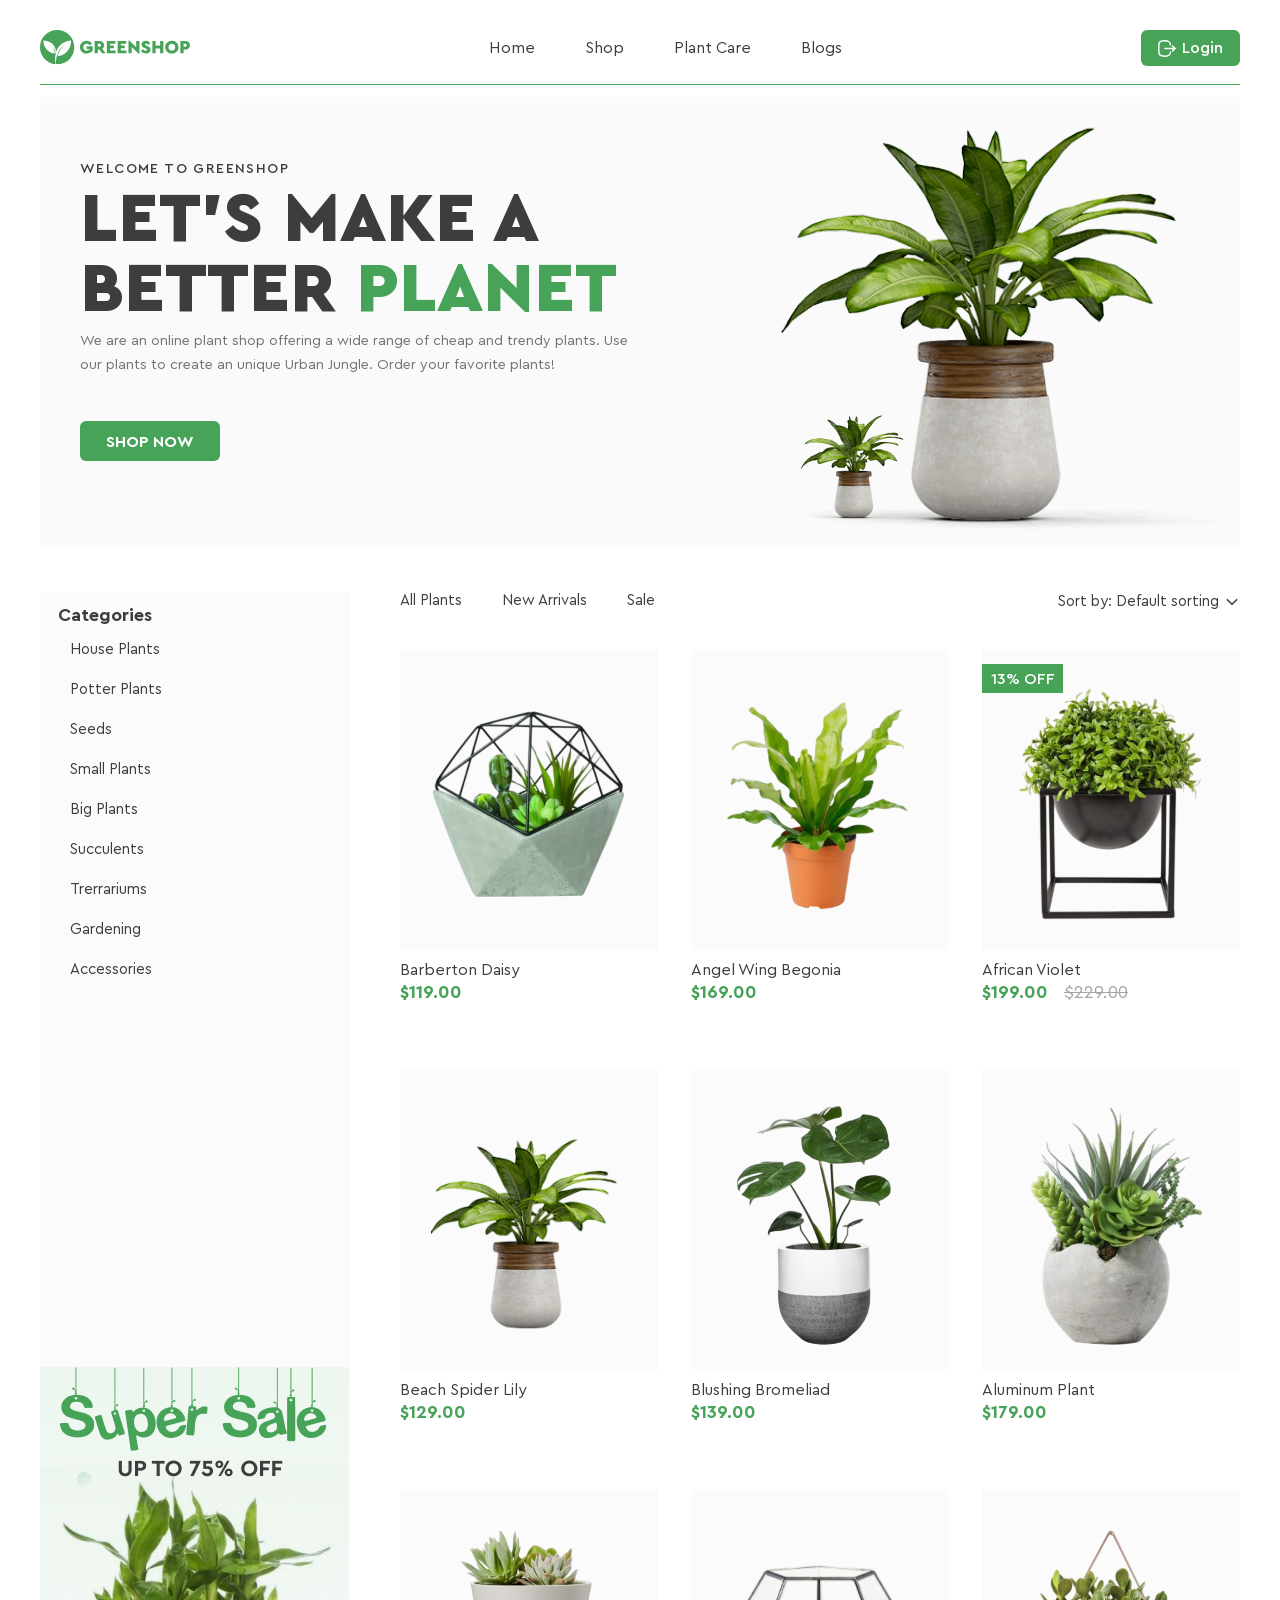
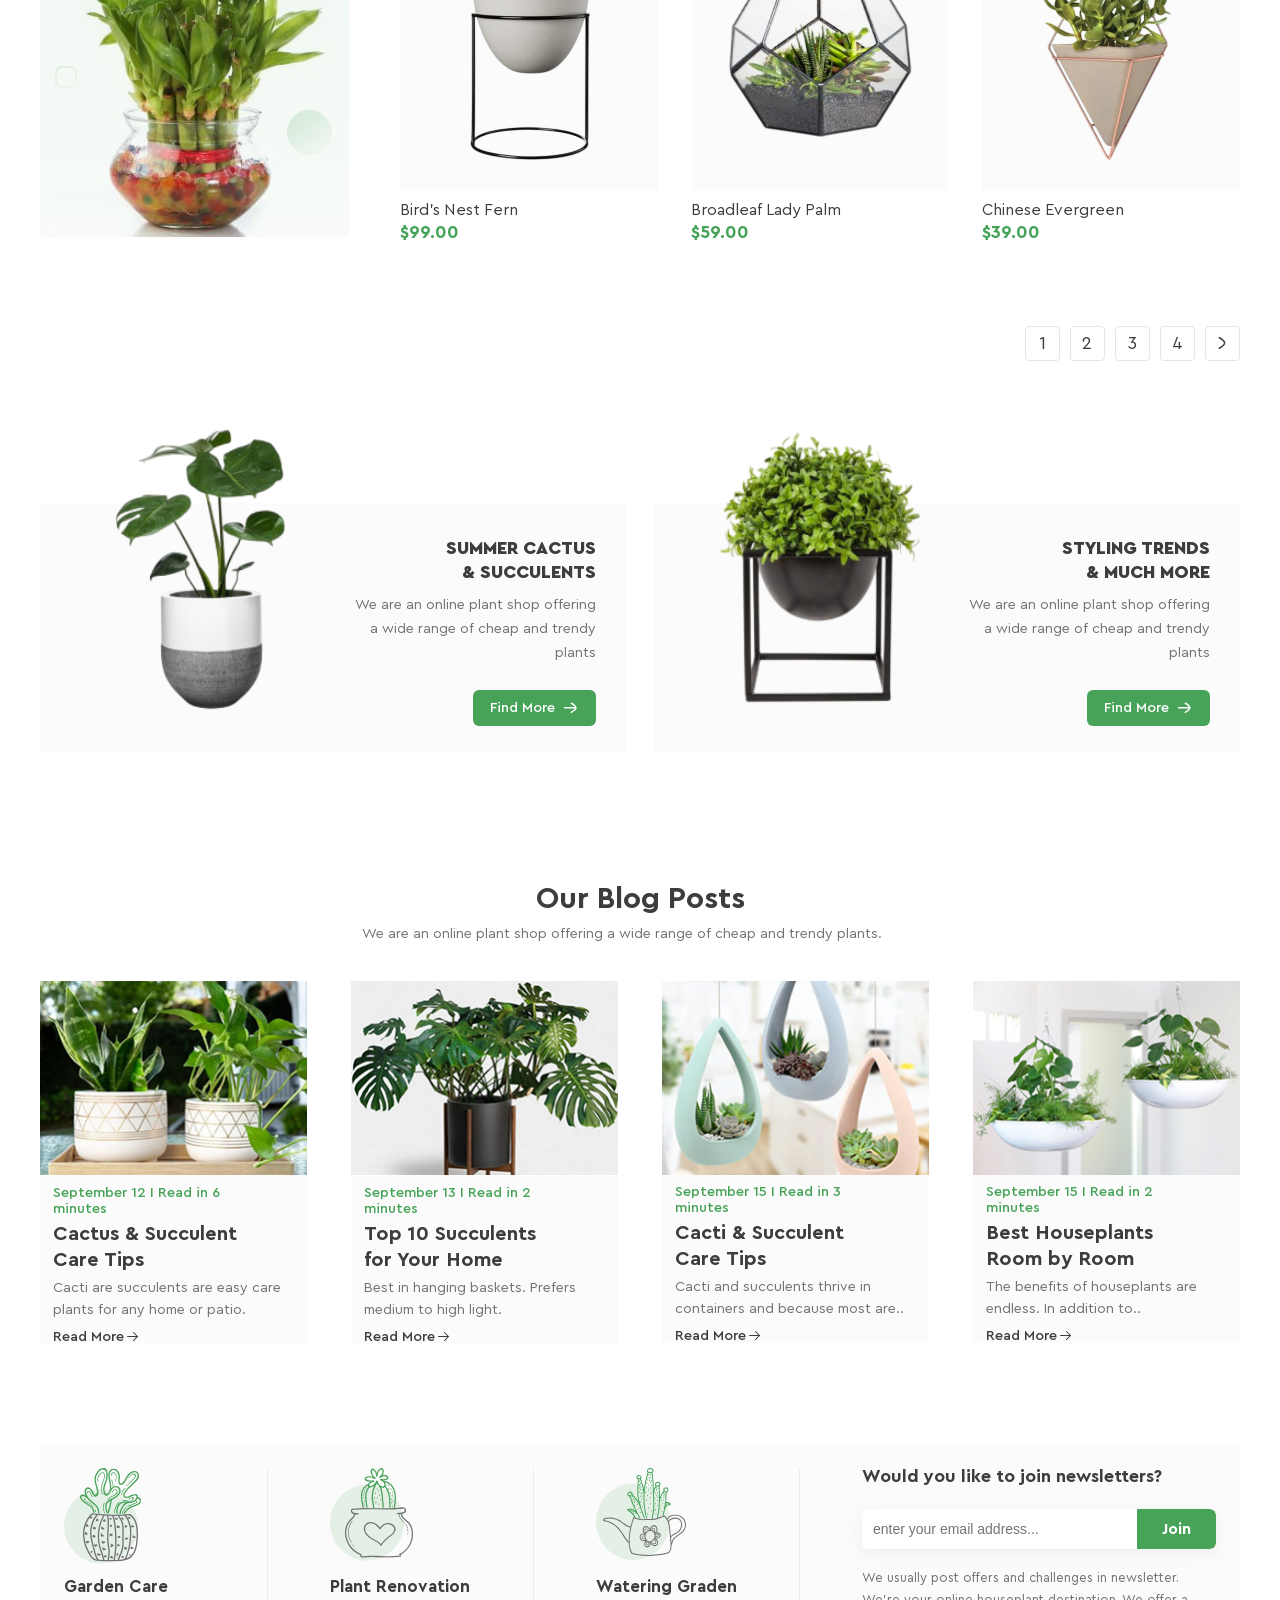
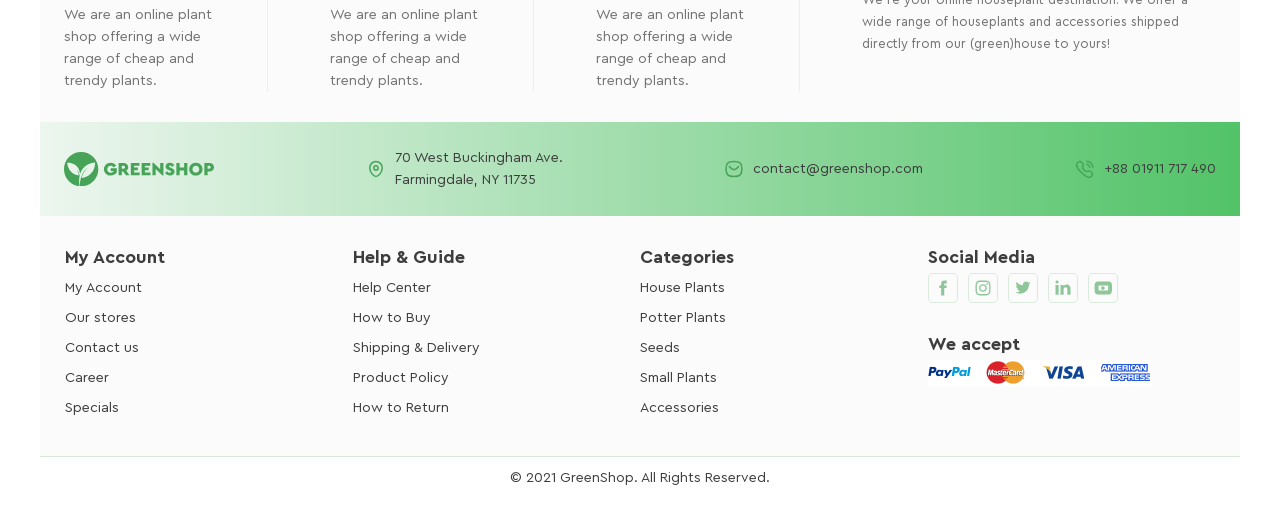
==== commit accc02e9: "correction" ====
--- a/index.html
+++ b/index.html
@@ -728,27 +728,26 @@
             <use xlink:href="./sprite.svg#logo"></use>
           </svg>
         </div>
-
-        <div class="contact-link">
+        <a class="contact-link" href="https://www.google.com/maps/search/70+West+Buckingham+Ave.+Farmingdale,+NY+11735/@40.7305225,-73.5314803,13z?entry=ttu&g_ep=EgoyMDI2MDcxNS4wIKXMDSoASAFQAw%3D%3D" target="_blank" rel="noopener">
           <svg class="contact-icon">
             <use xlink:href="./sprite.svg#icon-location"></use>
           </svg>
           <span>70 West Buckingham Ave. Farmingdale, NY 11735</span>
-        </div>
-
-        <div class="contact-link">
+        </a>
+
+        <a class="contact-link" href="mailto:contact@greenshop.com">
           <svg class="contact-icon">
             <use xlink:href="./sprite.svg#icon-message"></use>
           </svg>
           <span>contact@greenshop.com</span>
-        </div>
-
-        <div class="contact-link">
-          <svg class="contact-icon">
+        </a>
+
+        <a class="contact-link" href="tel:+8801911717490">
+           <svg class="contact-icon">
             <use xlink:href="./sprite.svg#icon-calling"></use>
           </svg>
           <span>+88 01911 717 490</span>
-        </div>
+        </a>
       </div>
 
       <div class="footer-links-grid">
--- a/css/home.css
+++ b/css/home.css
@@ -164,12 +164,13 @@
     align-items: center;
     background: #F5F5F580;
     max-width: 1200px;
-    max-height: 450px;
+    height: 450px;
     margin: 0 auto;
     margin-top: 12px;
+    margin-bottom: 20px;
 
     .home-text {
-        width: 65%;
+        width: 55%;
         box-sizing: border-box;
         padding: 40px;
 
@@ -179,6 +180,7 @@
             color: #3D3D3D;
             text-transform: uppercase;
             letter-spacing: 0.1em;
+            margin-top: -23px;
             margin-bottom: 7px;
             line-height: 16px;
         }
@@ -209,7 +211,7 @@
     }
 
     .home-media {
-        width: 35%;
+        width: 45%;
         box-sizing: border-box;
         text-align: right;
 
@@ -307,7 +309,6 @@
                 font-size: 15px;
                 line-height: 16px;
                 color: #3D3D3D;
-                margin-right: 40px;
                 position: relative;
                 border-bottom: 2px solid transparent;
                 padding-bottom: 7px;
@@ -476,7 +477,7 @@
     display: flex;
     justify-content: flex-end;
     gap: 10px;
-    margin-top: 90px;
+    margin-top: 17px;
     margin-bottom: 82px;
 
     a {
@@ -493,7 +494,6 @@
         color: #3D3D3D;
         border: 1px solid #E5E5E5;
         border-radius: 4px;
-        margin-left: 10px;
         padding: 9px 13px 10px 12px;
 
         &:first-child {
@@ -518,7 +518,7 @@
 .plant-wrapper {
     display: flex;
     justify-content: space-between;
-    margin-top: 94px;
+    margin-top: 60px;
     width: 100%;
 
     .plant-box {
@@ -532,14 +532,14 @@
         box-sizing: border-box;
 
         img.care-img {
-            width: 48%;
+            width: 52%;
             height: 292px;
             display: block;
             align-self: flex-end;
         }
 
         .plant-content {
-            width: 52%;
+            width: 48%;
             display: flex;
             flex-direction: column;
             align-items: flex-end;
@@ -549,6 +549,7 @@
                 font-weight: 900;
                 line-height: 24px;
                 color: #3D3D3D;
+                margin-top: 5px;
                 margin-bottom: 9px;
                 text-transform: uppercase;
                 max-width: 150px;
@@ -566,6 +567,12 @@
                 width: 100%;
                 text-align: right;
             }
+
+            .care-btn {
+                span {
+                    font-weight: 500;
+                }
+            }
         }
 
     }
@@ -605,7 +612,7 @@
     width: 100%;
 
     .blog-card {
-        width: 23%;
+        width: 268px;
         box-sizing: border-box;
 
         .blog-img {
@@ -812,6 +819,7 @@
             .contact-link {
                 font-size: 14px;
                 font-weight: 400;
+                text-decoration: none;
                 color: #3D3D3D;
                 display: flex;
                 align-items: center;
@@ -896,7 +904,6 @@
                     }
                 }
 
-                /* Блок відображення платіжних систем (через фоновий SVG) */
                 .payment-methods {
                     width: 100%;
                     max-width: 224px;
@@ -909,6 +916,7 @@
             }
         }
     }
+
     .footer-copyright {
         text-align: center;
         font-size: 14px;
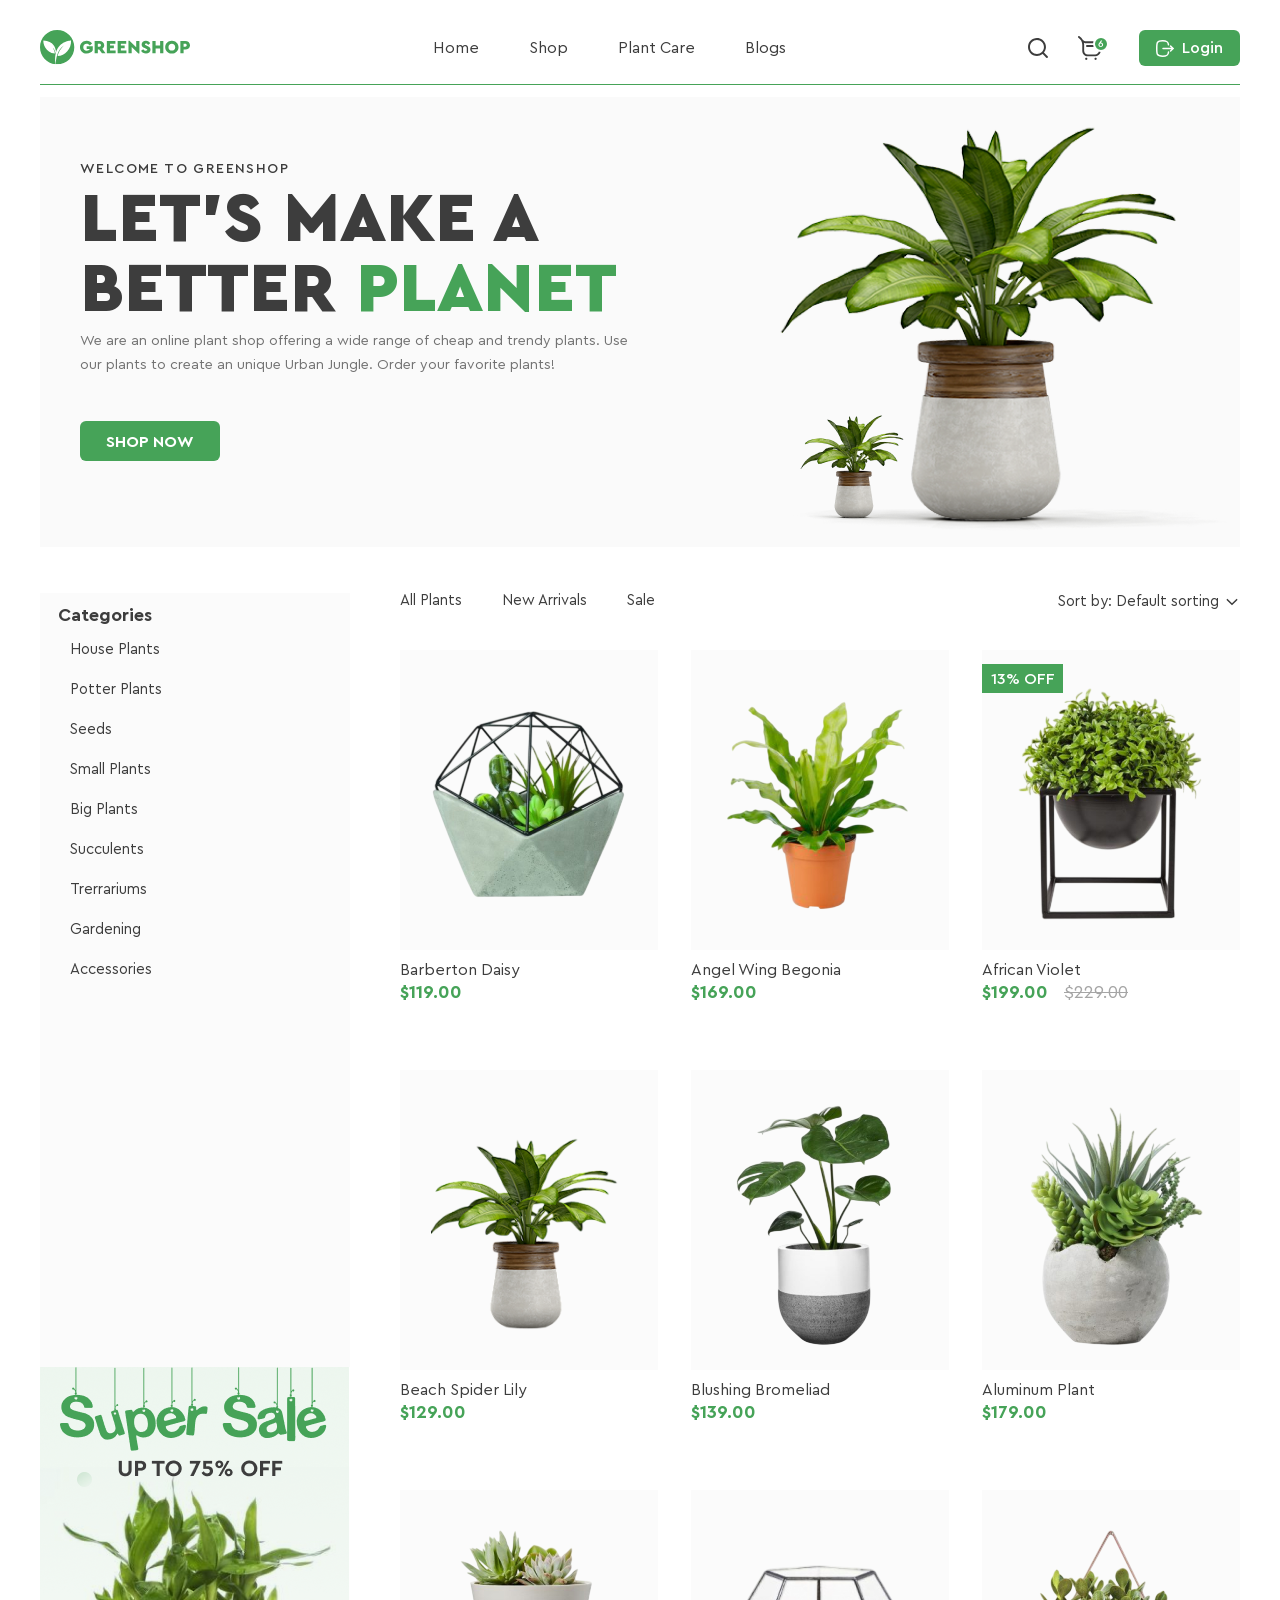
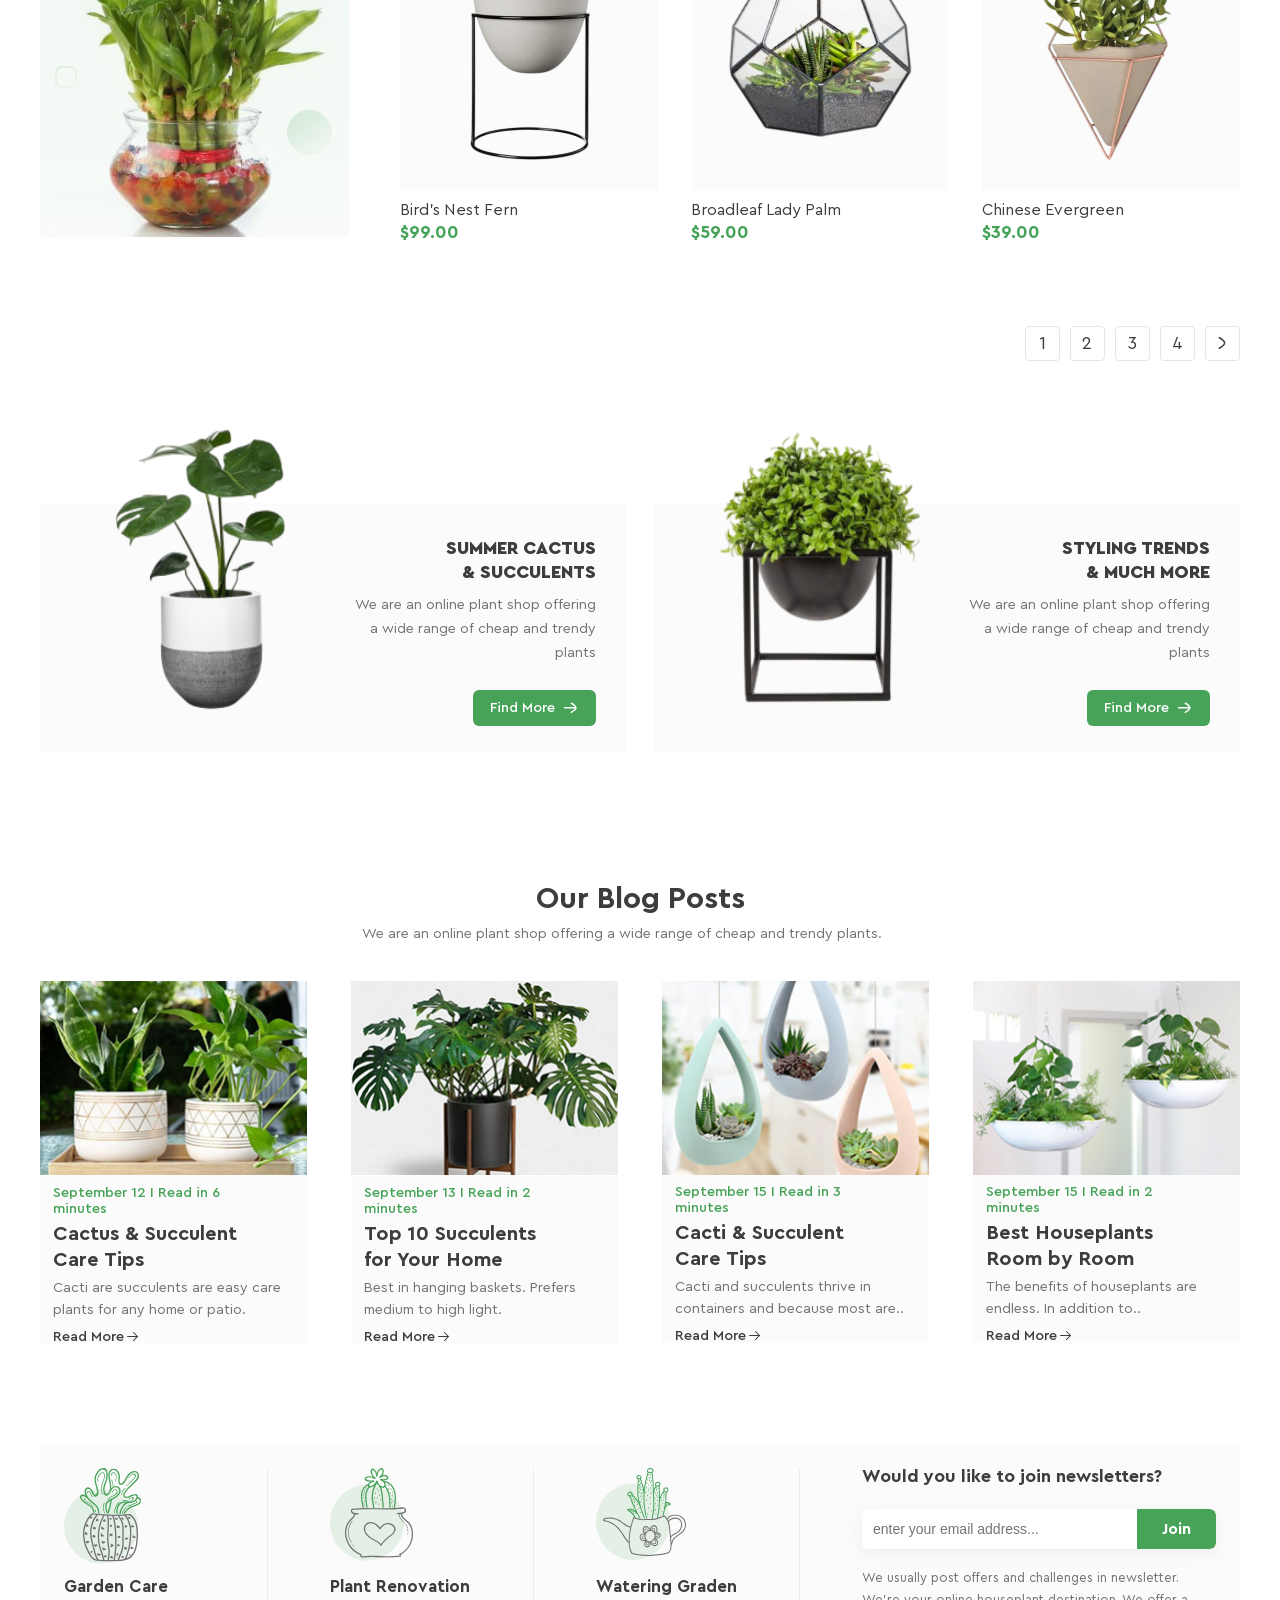
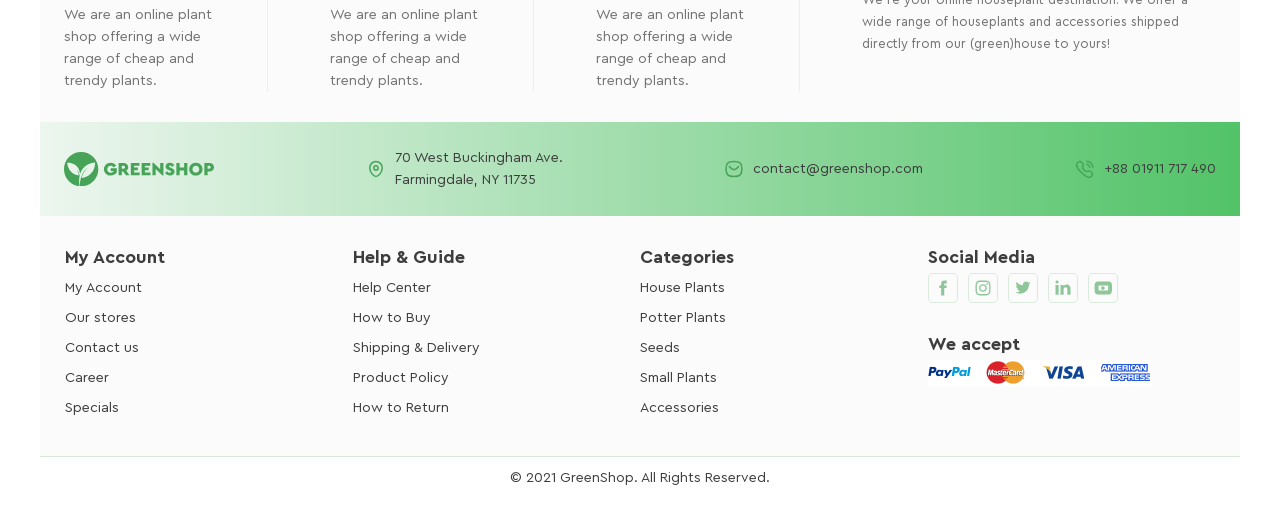
==== commit f75b356d: "correction" ====
--- a/index.html
+++ b/index.html
@@ -42,7 +42,31 @@
           <li><a href="#blogs" class="active">Blogs</a></li>
         </ul>
       </nav>
-      <button><img src="./img/Logout.svg" alt="login"><span>Login</span></button>
+
+      <div class="header-actions">
+        <button class="icon-btn" type="button">
+          <svg width="20" height="20">
+            <use xlink:href="./sprite.svg#icon-search"></use>
+          </svg>
+        </button>
+
+        <button class="icon-btn" type="button">
+          <svg width="31" height="24">
+            <use xlink:href="./sprite.svg#icon-basket-full"></use>
+          </svg>
+        </button>
+
+        <button class="login-btn">
+          <a href="./form.html">
+            <svg width="18" height="17">
+              <use xlink:href="./sprite.svg#icon-logout"></use>
+            </svg>
+            <span>Login</span>
+          </a>
+        </button>
+      </div>
+
+
     </div>
   </header>
 
@@ -129,43 +153,23 @@
 
                 <div class="plants-buttons">
                   <button>
-                    <svg width="20" height="20" viewBox="0 0 20 20" fill="none" xmlns="http://www.w3.org/2000/svg">
-                      <g clip-path="url(#clip0_2_1949)">
-                        <path
-                          d="M14.294 16.8745H8.24077C5.65655 16.8745 3.55412 14.7721 3.55412 12.1879V7.38405C3.55412 4.98175 2.35676 2.75813 0.351225 1.4358C-0.00894369 1.19834 -0.108379 0.713895 0.129078 0.353726C0.366535 -0.00648163 0.850939 -0.105956 1.21119 0.131579C2.35606 0.886442 3.28487 1.88204 3.94905 3.02832C4.09258 3.18911 5.24995 4.41584 7.14726 4.41584H16.142C18.596 4.36995 20.5168 6.83267 19.8752 9.20138L18.8397 13.3284C18.3159 15.4163 16.4466 16.8745 14.294 16.8745ZM4.91926 5.53677C5.04912 6.1367 5.11634 6.7553 5.11634 7.38405V12.1879C5.11634 13.9107 6.51796 15.3123 8.24077 15.3123H14.294C15.7291 15.3123 16.9752 14.3401 17.3245 12.9482L18.3599 8.82121C18.7412 7.41373 17.5997 5.95084 16.142 5.97806H7.14722C6.28913 5.97806 5.54224 5.79305 4.91926 5.53677ZM7.85021 19.0226C7.85021 18.4833 7.41307 18.0462 6.87383 18.0462C5.57828 18.0978 5.57942 19.9479 6.87383 19.999C7.41307 19.999 7.85021 19.5618 7.85021 19.0226ZM15.6222 19.0226C15.6222 18.4833 15.1851 18.0462 14.6459 18.0462C13.3503 18.0978 13.3514 19.9479 14.6459 19.999C15.1851 19.999 15.6222 19.5618 15.6222 19.0226ZM16.9231 8.32138C16.9231 7.88998 16.5734 7.54027 16.142 7.54027H7.45966C6.42329 7.58152 6.42407 9.0616 7.45966 9.10249H16.142C16.5734 9.10249 16.9231 8.75279 16.9231 8.32138Z"
-                          fill="#3D3D3D" />
-                      </g>
-                      <defs>
-                        <clipPath id="clip0_2_1949">
-                          <rect width="20" height="20" fill="white" />
-                        </clipPath>
-                      </defs>
-                    </svg>
-                  </button>
-
-                  <button>
-                    <svg width="20" height="20" viewBox="0 0 20 20" fill="none" xmlns="http://www.w3.org/2000/svg">
-                      <path
-                        d="M10 18.8873C9.71527 18.8873 9.44077 18.7842 9.22684 18.5968C8.41888 17.8903 7.63992 17.2264 6.95267 16.6408L6.94916 16.6377C4.93423 14.9207 3.19427 13.4378 1.98364 11.9771C0.630341 10.3441 0 8.79578 0 7.10434C0 5.46097 0.563507 3.94485 1.58661 2.83508C2.62192 1.71219 4.04251 1.09375 5.58716 1.09375C6.74164 1.09375 7.79892 1.45874 8.72955 2.1785C9.19922 2.54181 9.62494 2.98645 10 3.5051C10.3752 2.98645 10.8008 2.54181 11.2706 2.1785C12.2012 1.45874 13.2585 1.09375 14.413 1.09375C15.9575 1.09375 17.3782 1.71219 18.4135 2.83508C19.4366 3.94485 20 5.46097 20 7.10434C20 8.79578 19.3698 10.3441 18.0165 11.9769C16.8059 13.4378 15.0661 14.9205 13.0515 16.6374C12.363 17.224 11.5828 17.8889 10.773 18.5971C10.5592 18.7842 10.2846 18.8873 10 18.8873ZM5.58716 2.26532C4.37363 2.26532 3.25882 2.74963 2.44781 3.62915C1.62476 4.52194 1.17142 5.75607 1.17142 7.10434C1.17142 8.52692 1.70013 9.79919 2.88559 11.2296C4.03137 12.6122 5.73563 14.0645 7.70889 15.7462L7.71255 15.7492C8.4024 16.3371 9.18442 17.0036 9.99832 17.7153C10.8171 17.0023 11.6003 16.3347 12.2916 15.7458C14.2647 14.0642 15.9688 12.6122 17.1146 11.2296C18.2999 9.79919 18.8286 8.52692 18.8286 7.10434C18.8286 5.75607 18.3752 4.52194 17.5522 3.62915C16.7413 2.74963 15.6264 2.26532 14.413 2.26532C13.524 2.26532 12.7078 2.54791 11.9872 3.10516C11.3449 3.60199 10.8975 4.23004 10.6352 4.66949C10.5003 4.89548 10.2629 5.03036 10 5.03036C9.73709 5.03036 9.49966 4.89548 9.36478 4.66949C9.10263 4.23004 8.65524 3.60199 8.01285 3.10516C7.29218 2.54791 6.47598 2.26532 5.58716 2.26532Z"
-                        fill="#3D3D3D" />
-                    </svg>
-                  </button>
-
-                  <button>
-                    <svg width="20" height="20" viewBox="0 0 20 20" fill="none" xmlns="http://www.w3.org/2000/svg">
-                      <g clip-path="url(#clip0_2_1953)">
-                        <path
-                          d="M14.5656 16.0023C10.5704 19.1859 4.98549 18.3049 2.02729 14.6536C-0.827886 11.1285 -0.64932 6.04314 2.44811 2.82458C5.64856 -0.50074 10.6802 -0.944658 14.3277 1.78316C15.6345 2.76027 16.6104 4.00337 17.246 5.50807C17.8853 7.02151 18.0795 8.59614 17.8578 10.2201C17.6368 11.8365 16.9918 13.2769 15.9423 14.6212C16.0272 14.6767 16.1178 14.7167 16.1827 14.7816C17.3365 15.9305 18.4859 17.0836 19.6397 18.2325C19.9132 18.5047 20.0493 18.8218 19.9682 19.204C19.8071 19.9644 18.9018 20.2579 18.3211 19.7359C18.0489 19.4918 17.7985 19.2227 17.54 18.9642C16.5923 18.0171 15.6451 17.0693 14.6973 16.1221C14.658 16.0847 14.6168 16.0497 14.5656 16.0023ZM15.9529 8.98636C15.9629 5.12659 12.8468 2.00605 8.97825 2.00043C5.12035 1.99481 2.00669 5.09037 1.98983 8.94765C1.97297 12.8168 5.08289 15.9461 8.96326 15.9642C12.8055 15.9823 15.9429 12.8499 15.9529 8.98636Z"
-                          fill="#3D3D3D" />
-                      </g>
-                      <defs>
-                        <clipPath id="clip0_2_1953">
-                          <rect width="19.9913" height="20" fill="white" />
-                        </clipPath>
-                      </defs>
-                    </svg>
-
-                  </button>
+                    <svg>
+                      <use xlink:href="./sprite.svg#icon-basket"></use>
+                    </svg>
+                  </button>
+
+                  <button>
+                    <svg>
+                      <use xlink:href="./sprite.svg#icon-heart"></use>
+                    </svg>
+                  </button>
+
+                  <button>
+                    <svg>
+                      <use xlink:href="./sprite.svg#icon-search"></use>
+                    </svg>
+                  </button>
+
                 </div>
               </div>
 
@@ -179,42 +183,21 @@
 
                 <div class="plants-buttons">
                   <button>
-                    <svg width="20" height="20" viewBox="0 0 20 20" fill="none" xmlns="http://www.w3.org/2000/svg">
-                      <g clip-path="url(#clip0_2_1949)">
-                        <path
-                          d="M14.294 16.8745H8.24077C5.65655 16.8745 3.55412 14.7721 3.55412 12.1879V7.38405C3.55412 4.98175 2.35676 2.75813 0.351225 1.4358C-0.00894369 1.19834 -0.108379 0.713895 0.129078 0.353726C0.366535 -0.00648163 0.850939 -0.105956 1.21119 0.131579C2.35606 0.886442 3.28487 1.88204 3.94905 3.02832C4.09258 3.18911 5.24995 4.41584 7.14726 4.41584H16.142C18.596 4.36995 20.5168 6.83267 19.8752 9.20138L18.8397 13.3284C18.3159 15.4163 16.4466 16.8745 14.294 16.8745ZM4.91926 5.53677C5.04912 6.1367 5.11634 6.7553 5.11634 7.38405V12.1879C5.11634 13.9107 6.51796 15.3123 8.24077 15.3123H14.294C15.7291 15.3123 16.9752 14.3401 17.3245 12.9482L18.3599 8.82121C18.7412 7.41373 17.5997 5.95084 16.142 5.97806H7.14722C6.28913 5.97806 5.54224 5.79305 4.91926 5.53677ZM7.85021 19.0226C7.85021 18.4833 7.41307 18.0462 6.87383 18.0462C5.57828 18.0978 5.57942 19.9479 6.87383 19.999C7.41307 19.999 7.85021 19.5618 7.85021 19.0226ZM15.6222 19.0226C15.6222 18.4833 15.1851 18.0462 14.6459 18.0462C13.3503 18.0978 13.3514 19.9479 14.6459 19.999C15.1851 19.999 15.6222 19.5618 15.6222 19.0226ZM16.9231 8.32138C16.9231 7.88998 16.5734 7.54027 16.142 7.54027H7.45966C6.42329 7.58152 6.42407 9.0616 7.45966 9.10249H16.142C16.5734 9.10249 16.9231 8.75279 16.9231 8.32138Z"
-                          fill="#3D3D3D" />
-                      </g>
-                      <defs>
-                        <clipPath id="clip0_2_1949">
-                          <rect width="20" height="20" fill="white" />
-                        </clipPath>
-                      </defs>
-                    </svg>
-                  </button>
-
-                  <button>
-                    <svg width="20" height="20" viewBox="0 0 20 20" fill="none" xmlns="http://www.w3.org/2000/svg">
-                      <path
-                        d="M10 18.8873C9.71527 18.8873 9.44077 18.7842 9.22684 18.5968C8.41888 17.8903 7.63992 17.2264 6.95267 16.6408L6.94916 16.6377C4.93423 14.9207 3.19427 13.4378 1.98364 11.9771C0.630341 10.3441 0 8.79578 0 7.10434C0 5.46097 0.563507 3.94485 1.58661 2.83508C2.62192 1.71219 4.04251 1.09375 5.58716 1.09375C6.74164 1.09375 7.79892 1.45874 8.72955 2.1785C9.19922 2.54181 9.62494 2.98645 10 3.5051C10.3752 2.98645 10.8008 2.54181 11.2706 2.1785C12.2012 1.45874 13.2585 1.09375 14.413 1.09375C15.9575 1.09375 17.3782 1.71219 18.4135 2.83508C19.4366 3.94485 20 5.46097 20 7.10434C20 8.79578 19.3698 10.3441 18.0165 11.9769C16.8059 13.4378 15.0661 14.9205 13.0515 16.6374C12.363 17.224 11.5828 17.8889 10.773 18.5971C10.5592 18.7842 10.2846 18.8873 10 18.8873ZM5.58716 2.26532C4.37363 2.26532 3.25882 2.74963 2.44781 3.62915C1.62476 4.52194 1.17142 5.75607 1.17142 7.10434C1.17142 8.52692 1.70013 9.79919 2.88559 11.2296C4.03137 12.6122 5.73563 14.0645 7.70889 15.7462L7.71255 15.7492C8.4024 16.3371 9.18442 17.0036 9.99832 17.7153C10.8171 17.0023 11.6003 16.3347 12.2916 15.7458C14.2647 14.0642 15.9688 12.6122 17.1146 11.2296C18.2999 9.79919 18.8286 8.52692 18.8286 7.10434C18.8286 5.75607 18.3752 4.52194 17.5522 3.62915C16.7413 2.74963 15.6264 2.26532 14.413 2.26532C13.524 2.26532 12.7078 2.54791 11.9872 3.10516C11.3449 3.60199 10.8975 4.23004 10.6352 4.66949C10.5003 4.89548 10.2629 5.03036 10 5.03036C9.73709 5.03036 9.49966 4.89548 9.36478 4.66949C9.10263 4.23004 8.65524 3.60199 8.01285 3.10516C7.29218 2.54791 6.47598 2.26532 5.58716 2.26532Z"
-                        fill="#3D3D3D" />
-                    </svg>
-                  </button>
-
-                  <button>
-                    <svg width="20" height="20" viewBox="0 0 20 20" fill="none" xmlns="http://www.w3.org/2000/svg">
-                      <g clip-path="url(#clip0_2_1953)">
-                        <path
-                          d="M14.5656 16.0023C10.5704 19.1859 4.98549 18.3049 2.02729 14.6536C-0.827886 11.1285 -0.64932 6.04314 2.44811 2.82458C5.64856 -0.50074 10.6802 -0.944658 14.3277 1.78316C15.6345 2.76027 16.6104 4.00337 17.246 5.50807C17.8853 7.02151 18.0795 8.59614 17.8578 10.2201C17.6368 11.8365 16.9918 13.2769 15.9423 14.6212C16.0272 14.6767 16.1178 14.7167 16.1827 14.7816C17.3365 15.9305 18.4859 17.0836 19.6397 18.2325C19.9132 18.5047 20.0493 18.8218 19.9682 19.204C19.8071 19.9644 18.9018 20.2579 18.3211 19.7359C18.0489 19.4918 17.7985 19.2227 17.54 18.9642C16.5923 18.0171 15.6451 17.0693 14.6973 16.1221C14.658 16.0847 14.6168 16.0497 14.5656 16.0023ZM15.9529 8.98636C15.9629 5.12659 12.8468 2.00605 8.97825 2.00043C5.12035 1.99481 2.00669 5.09037 1.98983 8.94765C1.97297 12.8168 5.08289 15.9461 8.96326 15.9642C12.8055 15.9823 15.9429 12.8499 15.9529 8.98636Z"
-                          fill="#3D3D3D" />
-                      </g>
-                      <defs>
-                        <clipPath id="clip0_2_1953">
-                          <rect width="19.9913" height="20" fill="white" />
-                        </clipPath>
-                      </defs>
-                    </svg>
-
+                    <svg>
+                      <use xlink:href="./sprite.svg#icon-basket"></use>
+                    </svg>
+                  </button>
+
+                  <button>
+                    <svg>
+                      <use xlink:href="./sprite.svg#icon-heart"></use>
+                    </svg>
+                  </button>
+
+                  <button>
+                    <svg>
+                      <use xlink:href="./sprite.svg#icon-search"></use>
+                    </svg>
                   </button>
                 </div>
               </div>
@@ -230,42 +213,21 @@
 
                 <div class="plants-buttons">
                   <button>
-                    <svg width="20" height="20" viewBox="0 0 20 20" fill="none" xmlns="http://www.w3.org/2000/svg">
-                      <g clip-path="url(#clip0_2_1949)">
-                        <path
-                          d="M14.294 16.8745H8.24077C5.65655 16.8745 3.55412 14.7721 3.55412 12.1879V7.38405C3.55412 4.98175 2.35676 2.75813 0.351225 1.4358C-0.00894369 1.19834 -0.108379 0.713895 0.129078 0.353726C0.366535 -0.00648163 0.850939 -0.105956 1.21119 0.131579C2.35606 0.886442 3.28487 1.88204 3.94905 3.02832C4.09258 3.18911 5.24995 4.41584 7.14726 4.41584H16.142C18.596 4.36995 20.5168 6.83267 19.8752 9.20138L18.8397 13.3284C18.3159 15.4163 16.4466 16.8745 14.294 16.8745ZM4.91926 5.53677C5.04912 6.1367 5.11634 6.7553 5.11634 7.38405V12.1879C5.11634 13.9107 6.51796 15.3123 8.24077 15.3123H14.294C15.7291 15.3123 16.9752 14.3401 17.3245 12.9482L18.3599 8.82121C18.7412 7.41373 17.5997 5.95084 16.142 5.97806H7.14722C6.28913 5.97806 5.54224 5.79305 4.91926 5.53677ZM7.85021 19.0226C7.85021 18.4833 7.41307 18.0462 6.87383 18.0462C5.57828 18.0978 5.57942 19.9479 6.87383 19.999C7.41307 19.999 7.85021 19.5618 7.85021 19.0226ZM15.6222 19.0226C15.6222 18.4833 15.1851 18.0462 14.6459 18.0462C13.3503 18.0978 13.3514 19.9479 14.6459 19.999C15.1851 19.999 15.6222 19.5618 15.6222 19.0226ZM16.9231 8.32138C16.9231 7.88998 16.5734 7.54027 16.142 7.54027H7.45966C6.42329 7.58152 6.42407 9.0616 7.45966 9.10249H16.142C16.5734 9.10249 16.9231 8.75279 16.9231 8.32138Z"
-                          fill="#3D3D3D" />
-                      </g>
-                      <defs>
-                        <clipPath id="clip0_2_1949">
-                          <rect width="20" height="20" fill="white" />
-                        </clipPath>
-                      </defs>
-                    </svg>
-                  </button>
-
-                  <button>
-                    <svg width="20" height="20" viewBox="0 0 20 20" fill="none" xmlns="http://www.w3.org/2000/svg">
-                      <path
-                        d="M10 18.8873C9.71527 18.8873 9.44077 18.7842 9.22684 18.5968C8.41888 17.8903 7.63992 17.2264 6.95267 16.6408L6.94916 16.6377C4.93423 14.9207 3.19427 13.4378 1.98364 11.9771C0.630341 10.3441 0 8.79578 0 7.10434C0 5.46097 0.563507 3.94485 1.58661 2.83508C2.62192 1.71219 4.04251 1.09375 5.58716 1.09375C6.74164 1.09375 7.79892 1.45874 8.72955 2.1785C9.19922 2.54181 9.62494 2.98645 10 3.5051C10.3752 2.98645 10.8008 2.54181 11.2706 2.1785C12.2012 1.45874 13.2585 1.09375 14.413 1.09375C15.9575 1.09375 17.3782 1.71219 18.4135 2.83508C19.4366 3.94485 20 5.46097 20 7.10434C20 8.79578 19.3698 10.3441 18.0165 11.9769C16.8059 13.4378 15.0661 14.9205 13.0515 16.6374C12.363 17.224 11.5828 17.8889 10.773 18.5971C10.5592 18.7842 10.2846 18.8873 10 18.8873ZM5.58716 2.26532C4.37363 2.26532 3.25882 2.74963 2.44781 3.62915C1.62476 4.52194 1.17142 5.75607 1.17142 7.10434C1.17142 8.52692 1.70013 9.79919 2.88559 11.2296C4.03137 12.6122 5.73563 14.0645 7.70889 15.7462L7.71255 15.7492C8.4024 16.3371 9.18442 17.0036 9.99832 17.7153C10.8171 17.0023 11.6003 16.3347 12.2916 15.7458C14.2647 14.0642 15.9688 12.6122 17.1146 11.2296C18.2999 9.79919 18.8286 8.52692 18.8286 7.10434C18.8286 5.75607 18.3752 4.52194 17.5522 3.62915C16.7413 2.74963 15.6264 2.26532 14.413 2.26532C13.524 2.26532 12.7078 2.54791 11.9872 3.10516C11.3449 3.60199 10.8975 4.23004 10.6352 4.66949C10.5003 4.89548 10.2629 5.03036 10 5.03036C9.73709 5.03036 9.49966 4.89548 9.36478 4.66949C9.10263 4.23004 8.65524 3.60199 8.01285 3.10516C7.29218 2.54791 6.47598 2.26532 5.58716 2.26532Z"
-                        fill="#3D3D3D" />
-                    </svg>
-                  </button>
-
-                  <button>
-                    <svg width="20" height="20" viewBox="0 0 20 20" fill="none" xmlns="http://www.w3.org/2000/svg">
-                      <g clip-path="url(#clip0_2_1953)">
-                        <path
-                          d="M14.5656 16.0023C10.5704 19.1859 4.98549 18.3049 2.02729 14.6536C-0.827886 11.1285 -0.64932 6.04314 2.44811 2.82458C5.64856 -0.50074 10.6802 -0.944658 14.3277 1.78316C15.6345 2.76027 16.6104 4.00337 17.246 5.50807C17.8853 7.02151 18.0795 8.59614 17.8578 10.2201C17.6368 11.8365 16.9918 13.2769 15.9423 14.6212C16.0272 14.6767 16.1178 14.7167 16.1827 14.7816C17.3365 15.9305 18.4859 17.0836 19.6397 18.2325C19.9132 18.5047 20.0493 18.8218 19.9682 19.204C19.8071 19.9644 18.9018 20.2579 18.3211 19.7359C18.0489 19.4918 17.7985 19.2227 17.54 18.9642C16.5923 18.0171 15.6451 17.0693 14.6973 16.1221C14.658 16.0847 14.6168 16.0497 14.5656 16.0023ZM15.9529 8.98636C15.9629 5.12659 12.8468 2.00605 8.97825 2.00043C5.12035 1.99481 2.00669 5.09037 1.98983 8.94765C1.97297 12.8168 5.08289 15.9461 8.96326 15.9642C12.8055 15.9823 15.9429 12.8499 15.9529 8.98636Z"
-                          fill="#3D3D3D" />
-                      </g>
-                      <defs>
-                        <clipPath id="clip0_2_1953">
-                          <rect width="19.9913" height="20" fill="white" />
-                        </clipPath>
-                      </defs>
-                    </svg>
-
+                    <svg>
+                      <use xlink:href="./sprite.svg#icon-basket"></use>
+                    </svg>
+                  </button>
+
+                  <button>
+                    <svg>
+                      <use xlink:href="./sprite.svg#icon-heart"></use>
+                    </svg>
+                  </button>
+
+                  <button>
+                    <svg>
+                      <use xlink:href="./sprite.svg#icon-search"></use>
+                    </svg>
                   </button>
                 </div>
               </div>
@@ -285,42 +247,21 @@
 
                 <div class="plants-buttons">
                   <button>
-                    <svg width="20" height="20" viewBox="0 0 20 20" fill="none" xmlns="http://www.w3.org/2000/svg">
-                      <g clip-path="url(#clip0_2_1949)">
-                        <path
-                          d="M14.294 16.8745H8.24077C5.65655 16.8745 3.55412 14.7721 3.55412 12.1879V7.38405C3.55412 4.98175 2.35676 2.75813 0.351225 1.4358C-0.00894369 1.19834 -0.108379 0.713895 0.129078 0.353726C0.366535 -0.00648163 0.850939 -0.105956 1.21119 0.131579C2.35606 0.886442 3.28487 1.88204 3.94905 3.02832C4.09258 3.18911 5.24995 4.41584 7.14726 4.41584H16.142C18.596 4.36995 20.5168 6.83267 19.8752 9.20138L18.8397 13.3284C18.3159 15.4163 16.4466 16.8745 14.294 16.8745ZM4.91926 5.53677C5.04912 6.1367 5.11634 6.7553 5.11634 7.38405V12.1879C5.11634 13.9107 6.51796 15.3123 8.24077 15.3123H14.294C15.7291 15.3123 16.9752 14.3401 17.3245 12.9482L18.3599 8.82121C18.7412 7.41373 17.5997 5.95084 16.142 5.97806H7.14722C6.28913 5.97806 5.54224 5.79305 4.91926 5.53677ZM7.85021 19.0226C7.85021 18.4833 7.41307 18.0462 6.87383 18.0462C5.57828 18.0978 5.57942 19.9479 6.87383 19.999C7.41307 19.999 7.85021 19.5618 7.85021 19.0226ZM15.6222 19.0226C15.6222 18.4833 15.1851 18.0462 14.6459 18.0462C13.3503 18.0978 13.3514 19.9479 14.6459 19.999C15.1851 19.999 15.6222 19.5618 15.6222 19.0226ZM16.9231 8.32138C16.9231 7.88998 16.5734 7.54027 16.142 7.54027H7.45966C6.42329 7.58152 6.42407 9.0616 7.45966 9.10249H16.142C16.5734 9.10249 16.9231 8.75279 16.9231 8.32138Z"
-                          fill="#3D3D3D" />
-                      </g>
-                      <defs>
-                        <clipPath id="clip0_2_1949">
-                          <rect width="20" height="20" fill="white" />
-                        </clipPath>
-                      </defs>
-                    </svg>
-                  </button>
-
-                  <button>
-                    <svg width="20" height="20" viewBox="0 0 20 20" fill="none" xmlns="http://www.w3.org/2000/svg">
-                      <path
-                        d="M10 18.8873C9.71527 18.8873 9.44077 18.7842 9.22684 18.5968C8.41888 17.8903 7.63992 17.2264 6.95267 16.6408L6.94916 16.6377C4.93423 14.9207 3.19427 13.4378 1.98364 11.9771C0.630341 10.3441 0 8.79578 0 7.10434C0 5.46097 0.563507 3.94485 1.58661 2.83508C2.62192 1.71219 4.04251 1.09375 5.58716 1.09375C6.74164 1.09375 7.79892 1.45874 8.72955 2.1785C9.19922 2.54181 9.62494 2.98645 10 3.5051C10.3752 2.98645 10.8008 2.54181 11.2706 2.1785C12.2012 1.45874 13.2585 1.09375 14.413 1.09375C15.9575 1.09375 17.3782 1.71219 18.4135 2.83508C19.4366 3.94485 20 5.46097 20 7.10434C20 8.79578 19.3698 10.3441 18.0165 11.9769C16.8059 13.4378 15.0661 14.9205 13.0515 16.6374C12.363 17.224 11.5828 17.8889 10.773 18.5971C10.5592 18.7842 10.2846 18.8873 10 18.8873ZM5.58716 2.26532C4.37363 2.26532 3.25882 2.74963 2.44781 3.62915C1.62476 4.52194 1.17142 5.75607 1.17142 7.10434C1.17142 8.52692 1.70013 9.79919 2.88559 11.2296C4.03137 12.6122 5.73563 14.0645 7.70889 15.7462L7.71255 15.7492C8.4024 16.3371 9.18442 17.0036 9.99832 17.7153C10.8171 17.0023 11.6003 16.3347 12.2916 15.7458C14.2647 14.0642 15.9688 12.6122 17.1146 11.2296C18.2999 9.79919 18.8286 8.52692 18.8286 7.10434C18.8286 5.75607 18.3752 4.52194 17.5522 3.62915C16.7413 2.74963 15.6264 2.26532 14.413 2.26532C13.524 2.26532 12.7078 2.54791 11.9872 3.10516C11.3449 3.60199 10.8975 4.23004 10.6352 4.66949C10.5003 4.89548 10.2629 5.03036 10 5.03036C9.73709 5.03036 9.49966 4.89548 9.36478 4.66949C9.10263 4.23004 8.65524 3.60199 8.01285 3.10516C7.29218 2.54791 6.47598 2.26532 5.58716 2.26532Z"
-                        fill="#3D3D3D" />
-                    </svg>
-                  </button>
-
-                  <button>
-                    <svg width="20" height="20" viewBox="0 0 20 20" fill="none" xmlns="http://www.w3.org/2000/svg">
-                      <g clip-path="url(#clip0_2_1953)">
-                        <path
-                          d="M14.5656 16.0023C10.5704 19.1859 4.98549 18.3049 2.02729 14.6536C-0.827886 11.1285 -0.64932 6.04314 2.44811 2.82458C5.64856 -0.50074 10.6802 -0.944658 14.3277 1.78316C15.6345 2.76027 16.6104 4.00337 17.246 5.50807C17.8853 7.02151 18.0795 8.59614 17.8578 10.2201C17.6368 11.8365 16.9918 13.2769 15.9423 14.6212C16.0272 14.6767 16.1178 14.7167 16.1827 14.7816C17.3365 15.9305 18.4859 17.0836 19.6397 18.2325C19.9132 18.5047 20.0493 18.8218 19.9682 19.204C19.8071 19.9644 18.9018 20.2579 18.3211 19.7359C18.0489 19.4918 17.7985 19.2227 17.54 18.9642C16.5923 18.0171 15.6451 17.0693 14.6973 16.1221C14.658 16.0847 14.6168 16.0497 14.5656 16.0023ZM15.9529 8.98636C15.9629 5.12659 12.8468 2.00605 8.97825 2.00043C5.12035 1.99481 2.00669 5.09037 1.98983 8.94765C1.97297 12.8168 5.08289 15.9461 8.96326 15.9642C12.8055 15.9823 15.9429 12.8499 15.9529 8.98636Z"
-                          fill="#3D3D3D" />
-                      </g>
-                      <defs>
-                        <clipPath id="clip0_2_1953">
-                          <rect width="19.9913" height="20" fill="white" />
-                        </clipPath>
-                      </defs>
-                    </svg>
-
+                    <svg>
+                      <use xlink:href="./sprite.svg#icon-basket"></use>
+                    </svg>
+                  </button>
+
+                  <button>
+                    <svg>
+                      <use xlink:href="./sprite.svg#icon-heart"></use>
+                    </svg>
+                  </button>
+
+                  <button>
+                    <svg>
+                      <use xlink:href="./sprite.svg#icon-search"></use>
+                    </svg>
                   </button>
                 </div>
               </div>
@@ -335,42 +276,21 @@
 
                 <div class="plants-buttons">
                   <button>
-                    <svg width="20" height="20" viewBox="0 0 20 20" fill="none" xmlns="http://www.w3.org/2000/svg">
-                      <g clip-path="url(#clip0_2_1949)">
-                        <path
-                          d="M14.294 16.8745H8.24077C5.65655 16.8745 3.55412 14.7721 3.55412 12.1879V7.38405C3.55412 4.98175 2.35676 2.75813 0.351225 1.4358C-0.00894369 1.19834 -0.108379 0.713895 0.129078 0.353726C0.366535 -0.00648163 0.850939 -0.105956 1.21119 0.131579C2.35606 0.886442 3.28487 1.88204 3.94905 3.02832C4.09258 3.18911 5.24995 4.41584 7.14726 4.41584H16.142C18.596 4.36995 20.5168 6.83267 19.8752 9.20138L18.8397 13.3284C18.3159 15.4163 16.4466 16.8745 14.294 16.8745ZM4.91926 5.53677C5.04912 6.1367 5.11634 6.7553 5.11634 7.38405V12.1879C5.11634 13.9107 6.51796 15.3123 8.24077 15.3123H14.294C15.7291 15.3123 16.9752 14.3401 17.3245 12.9482L18.3599 8.82121C18.7412 7.41373 17.5997 5.95084 16.142 5.97806H7.14722C6.28913 5.97806 5.54224 5.79305 4.91926 5.53677ZM7.85021 19.0226C7.85021 18.4833 7.41307 18.0462 6.87383 18.0462C5.57828 18.0978 5.57942 19.9479 6.87383 19.999C7.41307 19.999 7.85021 19.5618 7.85021 19.0226ZM15.6222 19.0226C15.6222 18.4833 15.1851 18.0462 14.6459 18.0462C13.3503 18.0978 13.3514 19.9479 14.6459 19.999C15.1851 19.999 15.6222 19.5618 15.6222 19.0226ZM16.9231 8.32138C16.9231 7.88998 16.5734 7.54027 16.142 7.54027H7.45966C6.42329 7.58152 6.42407 9.0616 7.45966 9.10249H16.142C16.5734 9.10249 16.9231 8.75279 16.9231 8.32138Z"
-                          fill="#3D3D3D" />
-                      </g>
-                      <defs>
-                        <clipPath id="clip0_2_1949">
-                          <rect width="20" height="20" fill="white" />
-                        </clipPath>
-                      </defs>
-                    </svg>
-                  </button>
-
-                  <button>
-                    <svg width="20" height="20" viewBox="0 0 20 20" fill="none" xmlns="http://www.w3.org/2000/svg">
-                      <path
-                        d="M10 18.8873C9.71527 18.8873 9.44077 18.7842 9.22684 18.5968C8.41888 17.8903 7.63992 17.2264 6.95267 16.6408L6.94916 16.6377C4.93423 14.9207 3.19427 13.4378 1.98364 11.9771C0.630341 10.3441 0 8.79578 0 7.10434C0 5.46097 0.563507 3.94485 1.58661 2.83508C2.62192 1.71219 4.04251 1.09375 5.58716 1.09375C6.74164 1.09375 7.79892 1.45874 8.72955 2.1785C9.19922 2.54181 9.62494 2.98645 10 3.5051C10.3752 2.98645 10.8008 2.54181 11.2706 2.1785C12.2012 1.45874 13.2585 1.09375 14.413 1.09375C15.9575 1.09375 17.3782 1.71219 18.4135 2.83508C19.4366 3.94485 20 5.46097 20 7.10434C20 8.79578 19.3698 10.3441 18.0165 11.9769C16.8059 13.4378 15.0661 14.9205 13.0515 16.6374C12.363 17.224 11.5828 17.8889 10.773 18.5971C10.5592 18.7842 10.2846 18.8873 10 18.8873ZM5.58716 2.26532C4.37363 2.26532 3.25882 2.74963 2.44781 3.62915C1.62476 4.52194 1.17142 5.75607 1.17142 7.10434C1.17142 8.52692 1.70013 9.79919 2.88559 11.2296C4.03137 12.6122 5.73563 14.0645 7.70889 15.7462L7.71255 15.7492C8.4024 16.3371 9.18442 17.0036 9.99832 17.7153C10.8171 17.0023 11.6003 16.3347 12.2916 15.7458C14.2647 14.0642 15.9688 12.6122 17.1146 11.2296C18.2999 9.79919 18.8286 8.52692 18.8286 7.10434C18.8286 5.75607 18.3752 4.52194 17.5522 3.62915C16.7413 2.74963 15.6264 2.26532 14.413 2.26532C13.524 2.26532 12.7078 2.54791 11.9872 3.10516C11.3449 3.60199 10.8975 4.23004 10.6352 4.66949C10.5003 4.89548 10.2629 5.03036 10 5.03036C9.73709 5.03036 9.49966 4.89548 9.36478 4.66949C9.10263 4.23004 8.65524 3.60199 8.01285 3.10516C7.29218 2.54791 6.47598 2.26532 5.58716 2.26532Z"
-                        fill="#3D3D3D" />
-                    </svg>
-                  </button>
-
-                  <button>
-                    <svg width="20" height="20" viewBox="0 0 20 20" fill="none" xmlns="http://www.w3.org/2000/svg">
-                      <g clip-path="url(#clip0_2_1953)">
-                        <path
-                          d="M14.5656 16.0023C10.5704 19.1859 4.98549 18.3049 2.02729 14.6536C-0.827886 11.1285 -0.64932 6.04314 2.44811 2.82458C5.64856 -0.50074 10.6802 -0.944658 14.3277 1.78316C15.6345 2.76027 16.6104 4.00337 17.246 5.50807C17.8853 7.02151 18.0795 8.59614 17.8578 10.2201C17.6368 11.8365 16.9918 13.2769 15.9423 14.6212C16.0272 14.6767 16.1178 14.7167 16.1827 14.7816C17.3365 15.9305 18.4859 17.0836 19.6397 18.2325C19.9132 18.5047 20.0493 18.8218 19.9682 19.204C19.8071 19.9644 18.9018 20.2579 18.3211 19.7359C18.0489 19.4918 17.7985 19.2227 17.54 18.9642C16.5923 18.0171 15.6451 17.0693 14.6973 16.1221C14.658 16.0847 14.6168 16.0497 14.5656 16.0023ZM15.9529 8.98636C15.9629 5.12659 12.8468 2.00605 8.97825 2.00043C5.12035 1.99481 2.00669 5.09037 1.98983 8.94765C1.97297 12.8168 5.08289 15.9461 8.96326 15.9642C12.8055 15.9823 15.9429 12.8499 15.9529 8.98636Z"
-                          fill="#3D3D3D" />
-                      </g>
-                      <defs>
-                        <clipPath id="clip0_2_1953">
-                          <rect width="19.9913" height="20" fill="white" />
-                        </clipPath>
-                      </defs>
-                    </svg>
-
+                    <svg>
+                      <use xlink:href="./sprite.svg#icon-basket"></use>
+                    </svg>
+                  </button>
+
+                  <button>
+                    <svg>
+                      <use xlink:href="./sprite.svg#icon-heart"></use>
+                    </svg>
+                  </button>
+
+                  <button>
+                    <svg>
+                      <use xlink:href="./sprite.svg#icon-search"></use>
+                    </svg>
                   </button>
                 </div>
               </div>
@@ -385,42 +305,21 @@
 
                 <div class="plants-buttons">
                   <button>
-                    <svg width="20" height="20" viewBox="0 0 20 20" fill="none" xmlns="http://www.w3.org/2000/svg">
-                      <g clip-path="url(#clip0_2_1949)">
-                        <path
-                          d="M14.294 16.8745H8.24077C5.65655 16.8745 3.55412 14.7721 3.55412 12.1879V7.38405C3.55412 4.98175 2.35676 2.75813 0.351225 1.4358C-0.00894369 1.19834 -0.108379 0.713895 0.129078 0.353726C0.366535 -0.00648163 0.850939 -0.105956 1.21119 0.131579C2.35606 0.886442 3.28487 1.88204 3.94905 3.02832C4.09258 3.18911 5.24995 4.41584 7.14726 4.41584H16.142C18.596 4.36995 20.5168 6.83267 19.8752 9.20138L18.8397 13.3284C18.3159 15.4163 16.4466 16.8745 14.294 16.8745ZM4.91926 5.53677C5.04912 6.1367 5.11634 6.7553 5.11634 7.38405V12.1879C5.11634 13.9107 6.51796 15.3123 8.24077 15.3123H14.294C15.7291 15.3123 16.9752 14.3401 17.3245 12.9482L18.3599 8.82121C18.7412 7.41373 17.5997 5.95084 16.142 5.97806H7.14722C6.28913 5.97806 5.54224 5.79305 4.91926 5.53677ZM7.85021 19.0226C7.85021 18.4833 7.41307 18.0462 6.87383 18.0462C5.57828 18.0978 5.57942 19.9479 6.87383 19.999C7.41307 19.999 7.85021 19.5618 7.85021 19.0226ZM15.6222 19.0226C15.6222 18.4833 15.1851 18.0462 14.6459 18.0462C13.3503 18.0978 13.3514 19.9479 14.6459 19.999C15.1851 19.999 15.6222 19.5618 15.6222 19.0226ZM16.9231 8.32138C16.9231 7.88998 16.5734 7.54027 16.142 7.54027H7.45966C6.42329 7.58152 6.42407 9.0616 7.45966 9.10249H16.142C16.5734 9.10249 16.9231 8.75279 16.9231 8.32138Z"
-                          fill="#3D3D3D" />
-                      </g>
-                      <defs>
-                        <clipPath id="clip0_2_1949">
-                          <rect width="20" height="20" fill="white" />
-                        </clipPath>
-                      </defs>
-                    </svg>
-                  </button>
-
-                  <button>
-                    <svg width="20" height="20" viewBox="0 0 20 20" fill="none" xmlns="http://www.w3.org/2000/svg">
-                      <path
-                        d="M10 18.8873C9.71527 18.8873 9.44077 18.7842 9.22684 18.5968C8.41888 17.8903 7.63992 17.2264 6.95267 16.6408L6.94916 16.6377C4.93423 14.9207 3.19427 13.4378 1.98364 11.9771C0.630341 10.3441 0 8.79578 0 7.10434C0 5.46097 0.563507 3.94485 1.58661 2.83508C2.62192 1.71219 4.04251 1.09375 5.58716 1.09375C6.74164 1.09375 7.79892 1.45874 8.72955 2.1785C9.19922 2.54181 9.62494 2.98645 10 3.5051C10.3752 2.98645 10.8008 2.54181 11.2706 2.1785C12.2012 1.45874 13.2585 1.09375 14.413 1.09375C15.9575 1.09375 17.3782 1.71219 18.4135 2.83508C19.4366 3.94485 20 5.46097 20 7.10434C20 8.79578 19.3698 10.3441 18.0165 11.9769C16.8059 13.4378 15.0661 14.9205 13.0515 16.6374C12.363 17.224 11.5828 17.8889 10.773 18.5971C10.5592 18.7842 10.2846 18.8873 10 18.8873ZM5.58716 2.26532C4.37363 2.26532 3.25882 2.74963 2.44781 3.62915C1.62476 4.52194 1.17142 5.75607 1.17142 7.10434C1.17142 8.52692 1.70013 9.79919 2.88559 11.2296C4.03137 12.6122 5.73563 14.0645 7.70889 15.7462L7.71255 15.7492C8.4024 16.3371 9.18442 17.0036 9.99832 17.7153C10.8171 17.0023 11.6003 16.3347 12.2916 15.7458C14.2647 14.0642 15.9688 12.6122 17.1146 11.2296C18.2999 9.79919 18.8286 8.52692 18.8286 7.10434C18.8286 5.75607 18.3752 4.52194 17.5522 3.62915C16.7413 2.74963 15.6264 2.26532 14.413 2.26532C13.524 2.26532 12.7078 2.54791 11.9872 3.10516C11.3449 3.60199 10.8975 4.23004 10.6352 4.66949C10.5003 4.89548 10.2629 5.03036 10 5.03036C9.73709 5.03036 9.49966 4.89548 9.36478 4.66949C9.10263 4.23004 8.65524 3.60199 8.01285 3.10516C7.29218 2.54791 6.47598 2.26532 5.58716 2.26532Z"
-                        fill="#3D3D3D" />
-                    </svg>
-                  </button>
-
-                  <button>
-                    <svg width="20" height="20" viewBox="0 0 20 20" fill="none" xmlns="http://www.w3.org/2000/svg">
-                      <g clip-path="url(#clip0_2_1953)">
-                        <path
-                          d="M14.5656 16.0023C10.5704 19.1859 4.98549 18.3049 2.02729 14.6536C-0.827886 11.1285 -0.64932 6.04314 2.44811 2.82458C5.64856 -0.50074 10.6802 -0.944658 14.3277 1.78316C15.6345 2.76027 16.6104 4.00337 17.246 5.50807C17.8853 7.02151 18.0795 8.59614 17.8578 10.2201C17.6368 11.8365 16.9918 13.2769 15.9423 14.6212C16.0272 14.6767 16.1178 14.7167 16.1827 14.7816C17.3365 15.9305 18.4859 17.0836 19.6397 18.2325C19.9132 18.5047 20.0493 18.8218 19.9682 19.204C19.8071 19.9644 18.9018 20.2579 18.3211 19.7359C18.0489 19.4918 17.7985 19.2227 17.54 18.9642C16.5923 18.0171 15.6451 17.0693 14.6973 16.1221C14.658 16.0847 14.6168 16.0497 14.5656 16.0023ZM15.9529 8.98636C15.9629 5.12659 12.8468 2.00605 8.97825 2.00043C5.12035 1.99481 2.00669 5.09037 1.98983 8.94765C1.97297 12.8168 5.08289 15.9461 8.96326 15.9642C12.8055 15.9823 15.9429 12.8499 15.9529 8.98636Z"
-                          fill="#3D3D3D" />
-                      </g>
-                      <defs>
-                        <clipPath id="clip0_2_1953">
-                          <rect width="19.9913" height="20" fill="white" />
-                        </clipPath>
-                      </defs>
-                    </svg>
-
+                    <svg>
+                      <use xlink:href="./sprite.svg#icon-basket"></use>
+                    </svg>
+                  </button>
+
+                  <button>
+                    <svg>
+                      <use xlink:href="./sprite.svg#icon-heart"></use>
+                    </svg>
+                  </button>
+
+                  <button>
+                    <svg>
+                      <use xlink:href="./sprite.svg#icon-search"></use>
+                    </svg>
                   </button>
                 </div>
               </div>
@@ -437,42 +336,21 @@
 
                 <div class="plants-buttons">
                   <button>
-                    <svg width="20" height="20" viewBox="0 0 20 20" fill="none" xmlns="http://www.w3.org/2000/svg">
-                      <g clip-path="url(#clip0_2_1949)">
-                        <path
-                          d="M14.294 16.8745H8.24077C5.65655 16.8745 3.55412 14.7721 3.55412 12.1879V7.38405C3.55412 4.98175 2.35676 2.75813 0.351225 1.4358C-0.00894369 1.19834 -0.108379 0.713895 0.129078 0.353726C0.366535 -0.00648163 0.850939 -0.105956 1.21119 0.131579C2.35606 0.886442 3.28487 1.88204 3.94905 3.02832C4.09258 3.18911 5.24995 4.41584 7.14726 4.41584H16.142C18.596 4.36995 20.5168 6.83267 19.8752 9.20138L18.8397 13.3284C18.3159 15.4163 16.4466 16.8745 14.294 16.8745ZM4.91926 5.53677C5.04912 6.1367 5.11634 6.7553 5.11634 7.38405V12.1879C5.11634 13.9107 6.51796 15.3123 8.24077 15.3123H14.294C15.7291 15.3123 16.9752 14.3401 17.3245 12.9482L18.3599 8.82121C18.7412 7.41373 17.5997 5.95084 16.142 5.97806H7.14722C6.28913 5.97806 5.54224 5.79305 4.91926 5.53677ZM7.85021 19.0226C7.85021 18.4833 7.41307 18.0462 6.87383 18.0462C5.57828 18.0978 5.57942 19.9479 6.87383 19.999C7.41307 19.999 7.85021 19.5618 7.85021 19.0226ZM15.6222 19.0226C15.6222 18.4833 15.1851 18.0462 14.6459 18.0462C13.3503 18.0978 13.3514 19.9479 14.6459 19.999C15.1851 19.999 15.6222 19.5618 15.6222 19.0226ZM16.9231 8.32138C16.9231 7.88998 16.5734 7.54027 16.142 7.54027H7.45966C6.42329 7.58152 6.42407 9.0616 7.45966 9.10249H16.142C16.5734 9.10249 16.9231 8.75279 16.9231 8.32138Z"
-                          fill="#3D3D3D" />
-                      </g>
-                      <defs>
-                        <clipPath id="clip0_2_1949">
-                          <rect width="20" height="20" fill="white" />
-                        </clipPath>
-                      </defs>
-                    </svg>
-                  </button>
-
-                  <button>
-                    <svg width="20" height="20" viewBox="0 0 20 20" fill="none" xmlns="http://www.w3.org/2000/svg">
-                      <path
-                        d="M10 18.8873C9.71527 18.8873 9.44077 18.7842 9.22684 18.5968C8.41888 17.8903 7.63992 17.2264 6.95267 16.6408L6.94916 16.6377C4.93423 14.9207 3.19427 13.4378 1.98364 11.9771C0.630341 10.3441 0 8.79578 0 7.10434C0 5.46097 0.563507 3.94485 1.58661 2.83508C2.62192 1.71219 4.04251 1.09375 5.58716 1.09375C6.74164 1.09375 7.79892 1.45874 8.72955 2.1785C9.19922 2.54181 9.62494 2.98645 10 3.5051C10.3752 2.98645 10.8008 2.54181 11.2706 2.1785C12.2012 1.45874 13.2585 1.09375 14.413 1.09375C15.9575 1.09375 17.3782 1.71219 18.4135 2.83508C19.4366 3.94485 20 5.46097 20 7.10434C20 8.79578 19.3698 10.3441 18.0165 11.9769C16.8059 13.4378 15.0661 14.9205 13.0515 16.6374C12.363 17.224 11.5828 17.8889 10.773 18.5971C10.5592 18.7842 10.2846 18.8873 10 18.8873ZM5.58716 2.26532C4.37363 2.26532 3.25882 2.74963 2.44781 3.62915C1.62476 4.52194 1.17142 5.75607 1.17142 7.10434C1.17142 8.52692 1.70013 9.79919 2.88559 11.2296C4.03137 12.6122 5.73563 14.0645 7.70889 15.7462L7.71255 15.7492C8.4024 16.3371 9.18442 17.0036 9.99832 17.7153C10.8171 17.0023 11.6003 16.3347 12.2916 15.7458C14.2647 14.0642 15.9688 12.6122 17.1146 11.2296C18.2999 9.79919 18.8286 8.52692 18.8286 7.10434C18.8286 5.75607 18.3752 4.52194 17.5522 3.62915C16.7413 2.74963 15.6264 2.26532 14.413 2.26532C13.524 2.26532 12.7078 2.54791 11.9872 3.10516C11.3449 3.60199 10.8975 4.23004 10.6352 4.66949C10.5003 4.89548 10.2629 5.03036 10 5.03036C9.73709 5.03036 9.49966 4.89548 9.36478 4.66949C9.10263 4.23004 8.65524 3.60199 8.01285 3.10516C7.29218 2.54791 6.47598 2.26532 5.58716 2.26532Z"
-                        fill="#3D3D3D" />
-                    </svg>
-                  </button>
-
-                  <button>
-                    <svg width="20" height="20" viewBox="0 0 20 20" fill="none" xmlns="http://www.w3.org/2000/svg">
-                      <g clip-path="url(#clip0_2_1953)">
-                        <path
-                          d="M14.5656 16.0023C10.5704 19.1859 4.98549 18.3049 2.02729 14.6536C-0.827886 11.1285 -0.64932 6.04314 2.44811 2.82458C5.64856 -0.50074 10.6802 -0.944658 14.3277 1.78316C15.6345 2.76027 16.6104 4.00337 17.246 5.50807C17.8853 7.02151 18.0795 8.59614 17.8578 10.2201C17.6368 11.8365 16.9918 13.2769 15.9423 14.6212C16.0272 14.6767 16.1178 14.7167 16.1827 14.7816C17.3365 15.9305 18.4859 17.0836 19.6397 18.2325C19.9132 18.5047 20.0493 18.8218 19.9682 19.204C19.8071 19.9644 18.9018 20.2579 18.3211 19.7359C18.0489 19.4918 17.7985 19.2227 17.54 18.9642C16.5923 18.0171 15.6451 17.0693 14.6973 16.1221C14.658 16.0847 14.6168 16.0497 14.5656 16.0023ZM15.9529 8.98636C15.9629 5.12659 12.8468 2.00605 8.97825 2.00043C5.12035 1.99481 2.00669 5.09037 1.98983 8.94765C1.97297 12.8168 5.08289 15.9461 8.96326 15.9642C12.8055 15.9823 15.9429 12.8499 15.9529 8.98636Z"
-                          fill="#3D3D3D" />
-                      </g>
-                      <defs>
-                        <clipPath id="clip0_2_1953">
-                          <rect width="19.9913" height="20" fill="white" />
-                        </clipPath>
-                      </defs>
-                    </svg>
-
+                    <svg>
+                      <use xlink:href="./sprite.svg#icon-basket"></use>
+                    </svg>
+                  </button>
+
+                  <button>
+                    <svg>
+                      <use xlink:href="./sprite.svg#icon-heart"></use>
+                    </svg>
+                  </button>
+
+                  <button>
+                    <svg>
+                      <use xlink:href="./sprite.svg#icon-search"></use>
+                    </svg>
                   </button>
                 </div>
               </div>
@@ -487,42 +365,21 @@
 
                 <div class="plants-buttons">
                   <button>
-                    <svg width="20" height="20" viewBox="0 0 20 20" fill="none" xmlns="http://www.w3.org/2000/svg">
-                      <g clip-path="url(#clip0_2_1949)">
-                        <path
-                          d="M14.294 16.8745H8.24077C5.65655 16.8745 3.55412 14.7721 3.55412 12.1879V7.38405C3.55412 4.98175 2.35676 2.75813 0.351225 1.4358C-0.00894369 1.19834 -0.108379 0.713895 0.129078 0.353726C0.366535 -0.00648163 0.850939 -0.105956 1.21119 0.131579C2.35606 0.886442 3.28487 1.88204 3.94905 3.02832C4.09258 3.18911 5.24995 4.41584 7.14726 4.41584H16.142C18.596 4.36995 20.5168 6.83267 19.8752 9.20138L18.8397 13.3284C18.3159 15.4163 16.4466 16.8745 14.294 16.8745ZM4.91926 5.53677C5.04912 6.1367 5.11634 6.7553 5.11634 7.38405V12.1879C5.11634 13.9107 6.51796 15.3123 8.24077 15.3123H14.294C15.7291 15.3123 16.9752 14.3401 17.3245 12.9482L18.3599 8.82121C18.7412 7.41373 17.5997 5.95084 16.142 5.97806H7.14722C6.28913 5.97806 5.54224 5.79305 4.91926 5.53677ZM7.85021 19.0226C7.85021 18.4833 7.41307 18.0462 6.87383 18.0462C5.57828 18.0978 5.57942 19.9479 6.87383 19.999C7.41307 19.999 7.85021 19.5618 7.85021 19.0226ZM15.6222 19.0226C15.6222 18.4833 15.1851 18.0462 14.6459 18.0462C13.3503 18.0978 13.3514 19.9479 14.6459 19.999C15.1851 19.999 15.6222 19.5618 15.6222 19.0226ZM16.9231 8.32138C16.9231 7.88998 16.5734 7.54027 16.142 7.54027H7.45966C6.42329 7.58152 6.42407 9.0616 7.45966 9.10249H16.142C16.5734 9.10249 16.9231 8.75279 16.9231 8.32138Z"
-                          fill="#3D3D3D" />
-                      </g>
-                      <defs>
-                        <clipPath id="clip0_2_1949">
-                          <rect width="20" height="20" fill="white" />
-                        </clipPath>
-                      </defs>
-                    </svg>
-                  </button>
-
-                  <button>
-                    <svg width="20" height="20" viewBox="0 0 20 20" fill="none" xmlns="http://www.w3.org/2000/svg">
-                      <path
-                        d="M10 18.8873C9.71527 18.8873 9.44077 18.7842 9.22684 18.5968C8.41888 17.8903 7.63992 17.2264 6.95267 16.6408L6.94916 16.6377C4.93423 14.9207 3.19427 13.4378 1.98364 11.9771C0.630341 10.3441 0 8.79578 0 7.10434C0 5.46097 0.563507 3.94485 1.58661 2.83508C2.62192 1.71219 4.04251 1.09375 5.58716 1.09375C6.74164 1.09375 7.79892 1.45874 8.72955 2.1785C9.19922 2.54181 9.62494 2.98645 10 3.5051C10.3752 2.98645 10.8008 2.54181 11.2706 2.1785C12.2012 1.45874 13.2585 1.09375 14.413 1.09375C15.9575 1.09375 17.3782 1.71219 18.4135 2.83508C19.4366 3.94485 20 5.46097 20 7.10434C20 8.79578 19.3698 10.3441 18.0165 11.9769C16.8059 13.4378 15.0661 14.9205 13.0515 16.6374C12.363 17.224 11.5828 17.8889 10.773 18.5971C10.5592 18.7842 10.2846 18.8873 10 18.8873ZM5.58716 2.26532C4.37363 2.26532 3.25882 2.74963 2.44781 3.62915C1.62476 4.52194 1.17142 5.75607 1.17142 7.10434C1.17142 8.52692 1.70013 9.79919 2.88559 11.2296C4.03137 12.6122 5.73563 14.0645 7.70889 15.7462L7.71255 15.7492C8.4024 16.3371 9.18442 17.0036 9.99832 17.7153C10.8171 17.0023 11.6003 16.3347 12.2916 15.7458C14.2647 14.0642 15.9688 12.6122 17.1146 11.2296C18.2999 9.79919 18.8286 8.52692 18.8286 7.10434C18.8286 5.75607 18.3752 4.52194 17.5522 3.62915C16.7413 2.74963 15.6264 2.26532 14.413 2.26532C13.524 2.26532 12.7078 2.54791 11.9872 3.10516C11.3449 3.60199 10.8975 4.23004 10.6352 4.66949C10.5003 4.89548 10.2629 5.03036 10 5.03036C9.73709 5.03036 9.49966 4.89548 9.36478 4.66949C9.10263 4.23004 8.65524 3.60199 8.01285 3.10516C7.29218 2.54791 6.47598 2.26532 5.58716 2.26532Z"
-                        fill="#3D3D3D" />
-                    </svg>
-                  </button>
-
-                  <button>
-                    <svg width="20" height="20" viewBox="0 0 20 20" fill="none" xmlns="http://www.w3.org/2000/svg">
-                      <g clip-path="url(#clip0_2_1953)">
-                        <path
-                          d="M14.5656 16.0023C10.5704 19.1859 4.98549 18.3049 2.02729 14.6536C-0.827886 11.1285 -0.64932 6.04314 2.44811 2.82458C5.64856 -0.50074 10.6802 -0.944658 14.3277 1.78316C15.6345 2.76027 16.6104 4.00337 17.246 5.50807C17.8853 7.02151 18.0795 8.59614 17.8578 10.2201C17.6368 11.8365 16.9918 13.2769 15.9423 14.6212C16.0272 14.6767 16.1178 14.7167 16.1827 14.7816C17.3365 15.9305 18.4859 17.0836 19.6397 18.2325C19.9132 18.5047 20.0493 18.8218 19.9682 19.204C19.8071 19.9644 18.9018 20.2579 18.3211 19.7359C18.0489 19.4918 17.7985 19.2227 17.54 18.9642C16.5923 18.0171 15.6451 17.0693 14.6973 16.1221C14.658 16.0847 14.6168 16.0497 14.5656 16.0023ZM15.9529 8.98636C15.9629 5.12659 12.8468 2.00605 8.97825 2.00043C5.12035 1.99481 2.00669 5.09037 1.98983 8.94765C1.97297 12.8168 5.08289 15.9461 8.96326 15.9642C12.8055 15.9823 15.9429 12.8499 15.9529 8.98636Z"
-                          fill="#3D3D3D" />
-                      </g>
-                      <defs>
-                        <clipPath id="clip0_2_1953">
-                          <rect width="19.9913" height="20" fill="white" />
-                        </clipPath>
-                      </defs>
-                    </svg>
-
+                    <svg>
+                      <use xlink:href="./sprite.svg#icon-basket"></use>
+                    </svg>
+                  </button>
+
+                  <button>
+                    <svg>
+                      <use xlink:href="./sprite.svg#icon-heart"></use>
+                    </svg>
+                  </button>
+
+                  <button>
+                    <svg>
+                      <use xlink:href="./sprite.svg#icon-search"></use>
+                    </svg>
                   </button>
                 </div>
               </div>
@@ -537,42 +394,21 @@
 
                 <div class="plants-buttons">
                   <button>
-                    <svg width="20" height="20" viewBox="0 0 20 20" fill="none" xmlns="http://www.w3.org/2000/svg">
-                      <g clip-path="url(#clip0_2_1949)">
-                        <path
-                          d="M14.294 16.8745H8.24077C5.65655 16.8745 3.55412 14.7721 3.55412 12.1879V7.38405C3.55412 4.98175 2.35676 2.75813 0.351225 1.4358C-0.00894369 1.19834 -0.108379 0.713895 0.129078 0.353726C0.366535 -0.00648163 0.850939 -0.105956 1.21119 0.131579C2.35606 0.886442 3.28487 1.88204 3.94905 3.02832C4.09258 3.18911 5.24995 4.41584 7.14726 4.41584H16.142C18.596 4.36995 20.5168 6.83267 19.8752 9.20138L18.8397 13.3284C18.3159 15.4163 16.4466 16.8745 14.294 16.8745ZM4.91926 5.53677C5.04912 6.1367 5.11634 6.7553 5.11634 7.38405V12.1879C5.11634 13.9107 6.51796 15.3123 8.24077 15.3123H14.294C15.7291 15.3123 16.9752 14.3401 17.3245 12.9482L18.3599 8.82121C18.7412 7.41373 17.5997 5.95084 16.142 5.97806H7.14722C6.28913 5.97806 5.54224 5.79305 4.91926 5.53677ZM7.85021 19.0226C7.85021 18.4833 7.41307 18.0462 6.87383 18.0462C5.57828 18.0978 5.57942 19.9479 6.87383 19.999C7.41307 19.999 7.85021 19.5618 7.85021 19.0226ZM15.6222 19.0226C15.6222 18.4833 15.1851 18.0462 14.6459 18.0462C13.3503 18.0978 13.3514 19.9479 14.6459 19.999C15.1851 19.999 15.6222 19.5618 15.6222 19.0226ZM16.9231 8.32138C16.9231 7.88998 16.5734 7.54027 16.142 7.54027H7.45966C6.42329 7.58152 6.42407 9.0616 7.45966 9.10249H16.142C16.5734 9.10249 16.9231 8.75279 16.9231 8.32138Z"
-                          fill="#3D3D3D" />
-                      </g>
-                      <defs>
-                        <clipPath id="clip0_2_1949">
-                          <rect width="20" height="20" fill="white" />
-                        </clipPath>
-                      </defs>
-                    </svg>
-                  </button>
-
-                  <button>
-                    <svg width="20" height="20" viewBox="0 0 20 20" fill="none" xmlns="http://www.w3.org/2000/svg">
-                      <path
-                        d="M10 18.8873C9.71527 18.8873 9.44077 18.7842 9.22684 18.5968C8.41888 17.8903 7.63992 17.2264 6.95267 16.6408L6.94916 16.6377C4.93423 14.9207 3.19427 13.4378 1.98364 11.9771C0.630341 10.3441 0 8.79578 0 7.10434C0 5.46097 0.563507 3.94485 1.58661 2.83508C2.62192 1.71219 4.04251 1.09375 5.58716 1.09375C6.74164 1.09375 7.79892 1.45874 8.72955 2.1785C9.19922 2.54181 9.62494 2.98645 10 3.5051C10.3752 2.98645 10.8008 2.54181 11.2706 2.1785C12.2012 1.45874 13.2585 1.09375 14.413 1.09375C15.9575 1.09375 17.3782 1.71219 18.4135 2.83508C19.4366 3.94485 20 5.46097 20 7.10434C20 8.79578 19.3698 10.3441 18.0165 11.9769C16.8059 13.4378 15.0661 14.9205 13.0515 16.6374C12.363 17.224 11.5828 17.8889 10.773 18.5971C10.5592 18.7842 10.2846 18.8873 10 18.8873ZM5.58716 2.26532C4.37363 2.26532 3.25882 2.74963 2.44781 3.62915C1.62476 4.52194 1.17142 5.75607 1.17142 7.10434C1.17142 8.52692 1.70013 9.79919 2.88559 11.2296C4.03137 12.6122 5.73563 14.0645 7.70889 15.7462L7.71255 15.7492C8.4024 16.3371 9.18442 17.0036 9.99832 17.7153C10.8171 17.0023 11.6003 16.3347 12.2916 15.7458C14.2647 14.0642 15.9688 12.6122 17.1146 11.2296C18.2999 9.79919 18.8286 8.52692 18.8286 7.10434C18.8286 5.75607 18.3752 4.52194 17.5522 3.62915C16.7413 2.74963 15.6264 2.26532 14.413 2.26532C13.524 2.26532 12.7078 2.54791 11.9872 3.10516C11.3449 3.60199 10.8975 4.23004 10.6352 4.66949C10.5003 4.89548 10.2629 5.03036 10 5.03036C9.73709 5.03036 9.49966 4.89548 9.36478 4.66949C9.10263 4.23004 8.65524 3.60199 8.01285 3.10516C7.29218 2.54791 6.47598 2.26532 5.58716 2.26532Z"
-                        fill="#3D3D3D" />
-                    </svg>
-                  </button>
-
-                  <button>
-                    <svg width="20" height="20" viewBox="0 0 20 20" fill="none" xmlns="http://www.w3.org/2000/svg">
-                      <g clip-path="url(#clip0_2_1953)">
-                        <path
-                          d="M14.5656 16.0023C10.5704 19.1859 4.98549 18.3049 2.02729 14.6536C-0.827886 11.1285 -0.64932 6.04314 2.44811 2.82458C5.64856 -0.50074 10.6802 -0.944658 14.3277 1.78316C15.6345 2.76027 16.6104 4.00337 17.246 5.50807C17.8853 7.02151 18.0795 8.59614 17.8578 10.2201C17.6368 11.8365 16.9918 13.2769 15.9423 14.6212C16.0272 14.6767 16.1178 14.7167 16.1827 14.7816C17.3365 15.9305 18.4859 17.0836 19.6397 18.2325C19.9132 18.5047 20.0493 18.8218 19.9682 19.204C19.8071 19.9644 18.9018 20.2579 18.3211 19.7359C18.0489 19.4918 17.7985 19.2227 17.54 18.9642C16.5923 18.0171 15.6451 17.0693 14.6973 16.1221C14.658 16.0847 14.6168 16.0497 14.5656 16.0023ZM15.9529 8.98636C15.9629 5.12659 12.8468 2.00605 8.97825 2.00043C5.12035 1.99481 2.00669 5.09037 1.98983 8.94765C1.97297 12.8168 5.08289 15.9461 8.96326 15.9642C12.8055 15.9823 15.9429 12.8499 15.9529 8.98636Z"
-                          fill="#3D3D3D" />
-                      </g>
-                      <defs>
-                        <clipPath id="clip0_2_1953">
-                          <rect width="19.9913" height="20" fill="white" />
-                        </clipPath>
-                      </defs>
-                    </svg>
-
+                    <svg>
+                      <use xlink:href="./sprite.svg#icon-basket"></use>
+                    </svg>
+                  </button>
+
+                  <button>
+                    <svg>
+                      <use xlink:href="./sprite.svg#icon-heart"></use>
+                    </svg>
+                  </button>
+
+                  <button>
+                    <svg>
+                      <use xlink:href="./sprite.svg#icon-search"></use>
+                    </svg>
                   </button>
                 </div>
               </div>
@@ -728,7 +564,9 @@
             <use xlink:href="./sprite.svg#logo"></use>
           </svg>
         </div>
-        <a class="contact-link" href="https://www.google.com/maps/search/70+West+Buckingham+Ave.+Farmingdale,+NY+11735/@40.7305225,-73.5314803,13z?entry=ttu&g_ep=EgoyMDI2MDcxNS4wIKXMDSoASAFQAw%3D%3D" target="_blank" rel="noopener">
+        <a class="contact-link"
+          href="https://www.google.com/maps/search/70+West+Buckingham+Ave.+Farmingdale,+NY+11735/@40.7305225,-73.5314803,13z?entry=ttu&g_ep=EgoyMDI2MDcxNS4wIKXMDSoASAFQAw%3D%3D"
+          target="_blank" rel="noopener">
           <svg class="contact-icon">
             <use xlink:href="./sprite.svg#icon-location"></use>
           </svg>
@@ -743,7 +581,7 @@
         </a>
 
         <a class="contact-link" href="tel:+8801911717490">
-           <svg class="contact-icon">
+          <svg class="contact-icon">
             <use xlink:href="./sprite.svg#icon-calling"></use>
           </svg>
           <span>+88 01911 717 490</span>
--- a/css/home.css
+++ b/css/home.css
@@ -35,10 +35,43 @@
         margin-bottom: 18px;
     }
 
-    button {
-        align-self: flex-end;
-        margin-bottom: 18px;
-    }
+    .header-actions {
+    display: flex;
+    align-items: center;
+    gap: 30px;
+    align-self: flex-end;
+    margin-bottom: 18px;
+}
+
+.icon-btn {
+    position: relative;
+    display: flex;
+    align-items: center;
+    justify-content: center;
+    background: none;
+    border: none;
+    padding: 0;
+    color: #3D3D3D;
+}
+
+.login-btn {
+    padding: 0;
+    background: none;
+    border: none;
+}
+
+.login-btn a {
+    display: flex;
+    align-items: center;
+    gap: 8px;
+    text-decoration: none;
+    color: #FFFFFF;
+    background: #46A358;
+    border-radius: 6px;
+    padding: 8px 17px 8px;
+    font-size: 16px;
+    font-weight: 500;
+}
 
     nav {
 
@@ -60,6 +93,7 @@
             padding-bottom: 25px;
             display: inline-block;
             border-bottom: 3px solid transparent;
+            transition: border-color 0.5s ease;
         }
 
         a {
@@ -97,6 +131,7 @@
                 background: #EDF6EE;
                 width: 100%;
                 padding: 7px 14px 8px;
+                transition: background-color 0.5s ease;
 
                 &:hover {
                     background: #1A712A;
@@ -108,6 +143,7 @@
 
                     >a>span {
                         transform: rotate(180deg);
+                        transition: transform 0.5s ease;
                     }
                 }
             }
@@ -139,13 +175,14 @@
     border-radius: 6px;
     background: #46A358;
     padding: 8px 17px 8px;
+    transition: opacity 0.5s ease, background-color 0.5s ease;
 
     &:hover {
-        opacity: 0.8;
+        opacity: 0.9;
     }
 
     &:active {
-        background: #1f4928;
+        background: #071109;
     }
 
     &.large-btn {
@@ -267,6 +304,7 @@
                 line-height: 40px;
                 color: #3D3D3D;
                 width: 100%;
+                transition: color 0.5s ease;
             }
 
             a:active,
@@ -312,6 +350,7 @@
                 position: relative;
                 border-bottom: 2px solid transparent;
                 padding-bottom: 7px;
+                transition: color 0.5s ease-in-out, border-color 0.5s ease;
             }
 
             a:active,
@@ -354,6 +393,7 @@
         width: 258px;
         height: 350px;
         box-sizing: border-box;
+        transition: border-color 0.5s ease-in-out;
 
         &:last-child {
             margin-bottom: 70px;
@@ -406,6 +446,7 @@
             align-items: center;
             justify-content: center;
             gap: 10px;
+            transition: opacity 0.25s ease;
 
             button {
                 width: 35px;
@@ -416,6 +457,8 @@
                 align-items: center;
                 justify-content: center;
                 padding: 0;
+                color: #3D3D3D;
+                transition: color 0.2s ease;
 
                 svg {
                     width: 20px;
@@ -423,11 +466,13 @@
                     padding: 0;
                     background: transparent;
                 }
-            }
-
-            button:hover svg path {
-                fill: #46A358;
-            }
+
+                &:hover {
+                    color: #46A358;
+                }
+
+            }
+
         }
     }
 
@@ -495,6 +540,7 @@
         border: 1px solid #E5E5E5;
         border-radius: 4px;
         padding: 9px 13px 10px 12px;
+        transition: color 0.5s ease, background-color 0.5s ease, border-color 0.5s ease;
 
         &:first-child {
             margin-left: 0;
@@ -669,11 +715,13 @@
                 display: inline-flex;
                 align-items: center;
                 gap: 3px;
+                transition: color 0.5s ease;
 
                 img {
                     display: block;
                     width: auto;
                     height: auto;
+                    transition: filter 0.5s ease;
                 }
             }
 
@@ -872,6 +920,7 @@
                             line-height: 30px;
                             font-weight: 400;
                             color: #3D3D3D;
+                            transition: color 0.5s ease-out;
 
                             &:hover {
                                 color: #46A358;
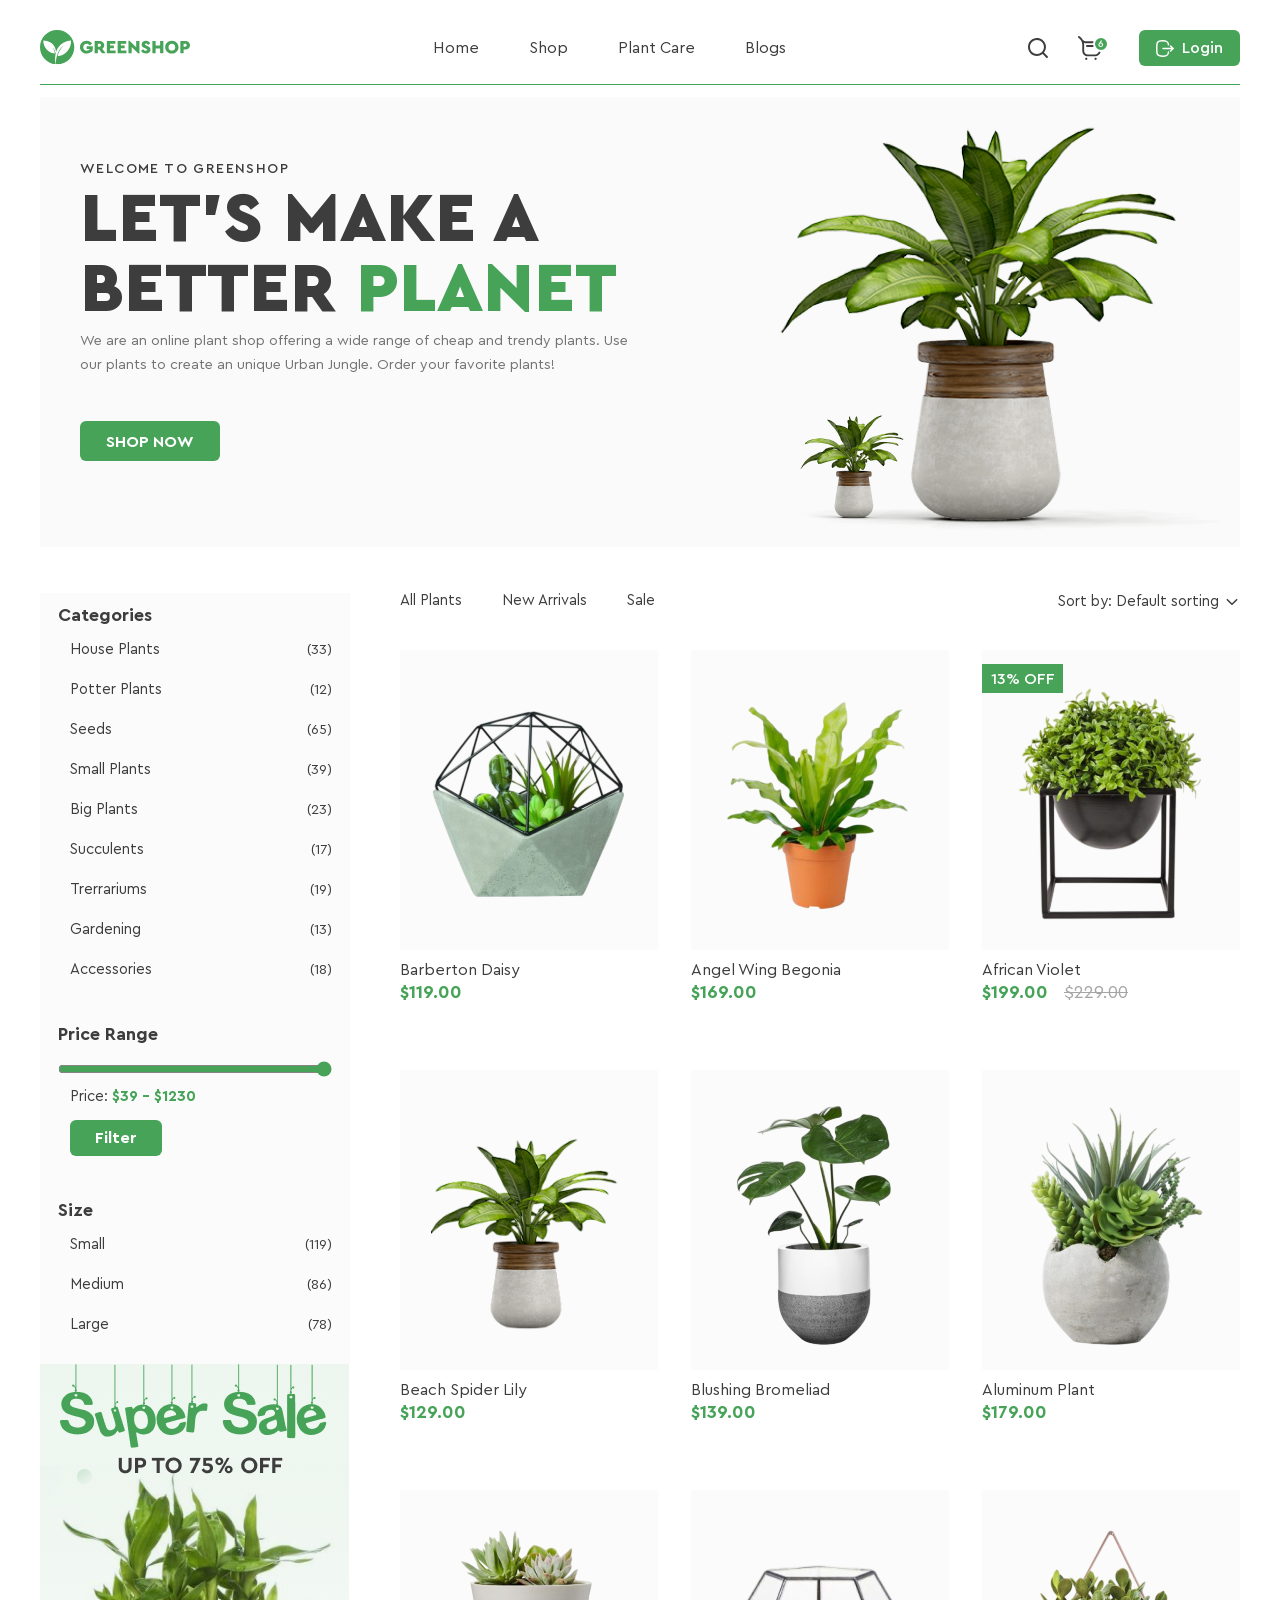
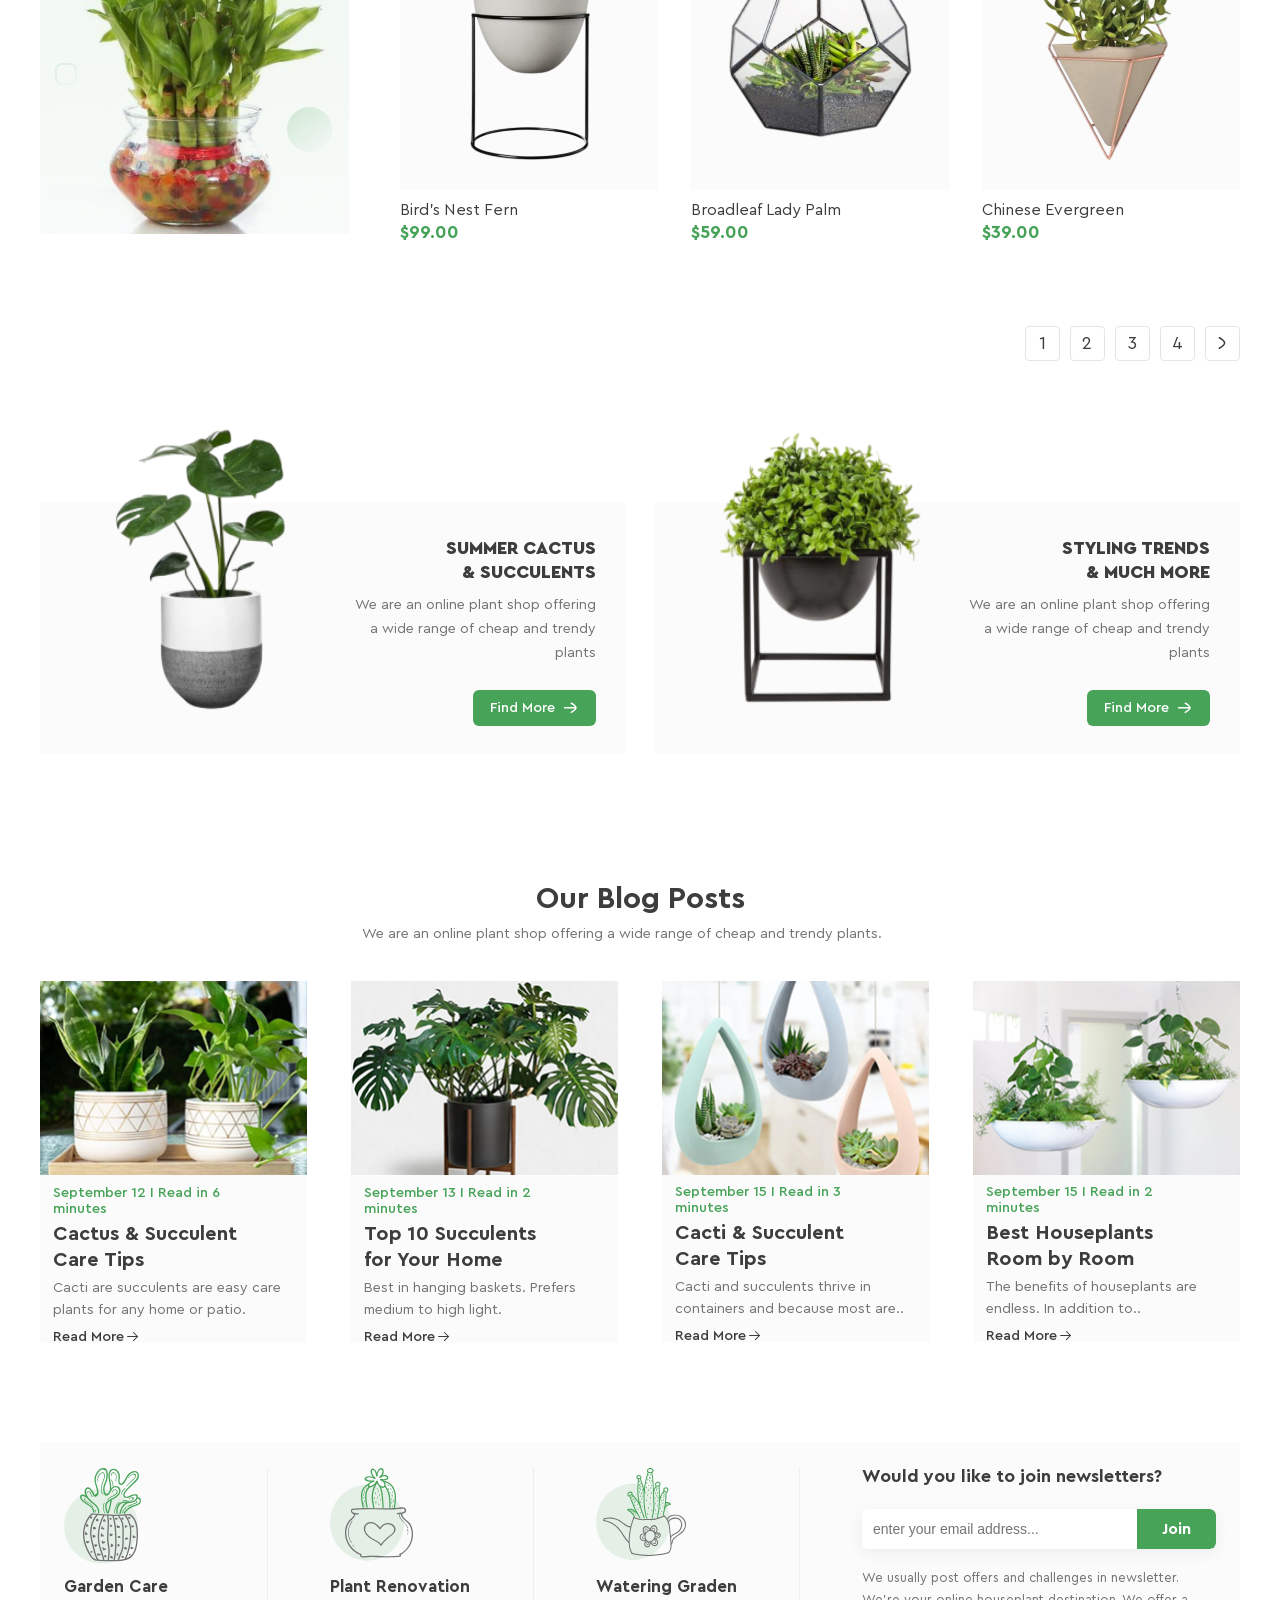
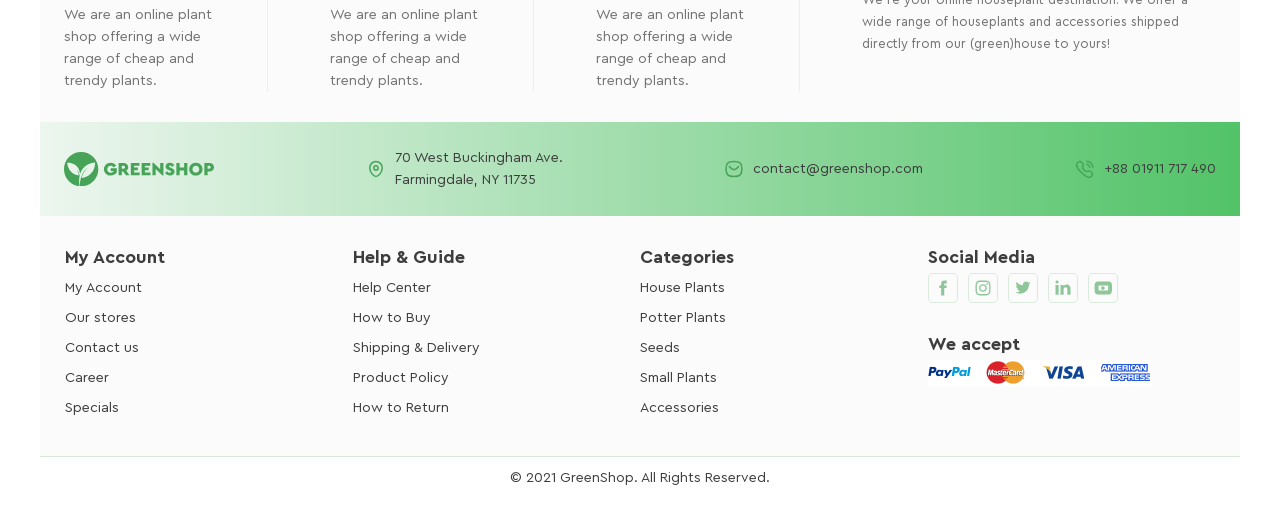
==== commit c6c741c3: "correction" ====
--- a/index.html
+++ b/index.html
@@ -99,33 +99,49 @@
             <h2>Categories</h2>
             <ul>
               <li>
-                <a href="">House Plants</a>
-              </li>
-              <li>
-                <a href="">Potter Plants</a>
-              </li>
-              <li>
-                <a href="">Seeds</a>
-              </li>
-              <li>
-                <a href="">Small Plants</a>
-              </li>
-              <li>
-                <a href="">Big Plants</a>
-              </li>
-              <li>
-                <a href="">Succulents</a>
-              </li>
-              <li>
-                <a href="">Trerrariums</a>
-              </li>
-              <li>
-                <a href="">Gardening</a>
-              </li>
-              <li>
-                <a href="">Accessories</a>
+                <a href="">House Plants</a><span class="count">(33)</span>
+              </li>
+              <li>
+                <a href="">Potter Plants</a><span class="count">(12)</span>
+              </li>
+              <li>
+                <a href="">Seeds</a><span class="count">(65)</span>
+              </li>
+              <li>
+                <a href="">Small Plants</a><span class="count">(39)</span>
+              </li>
+              <li>
+                <a href="">Big Plants</a><span class="count">(23)</span>
+              </li>
+              <li>
+                <a href="">Succulents</a><span class="count">(17)</span>
+              </li>
+              <li>
+                <a href="">Trerrariums</a><span class="count">(19)</span>
+              </li>
+              <li>
+                <a href="">Gardening</a><span class="count">(13)</span>
+              </li>
+              <li>
+                <a href="">Accessories</a><span class="count">(18)</span>
               </li>
             </ul>
+
+            <div class="price-range-box">
+              <h2>Price Range</h2>
+              <input type="range" class="price-slider" min="39" max="1230" value="1230">
+              <p class="price-value">Price: <span>$39 – $1230</span></p>
+              <button class="filter-btn" type="button">Filter</button>
+            </div>
+
+            <div class="size-box">
+              <h2>Size</h2>
+              <ul>
+                <li><a href="">Small</a><span class="count">(119)</span></li>
+                <li><a href="">Medium</a><span class="count">(86)</span></li>
+                <li><a href="">Large</a><span class="count">(78)</span></li>
+              </ul>
+            </div>
           </div>
 
           <img src="./img/SuperSaleBanner.png" alt="sale banner">
--- a/css/home.css
+++ b/css/home.css
@@ -36,42 +36,42 @@
     }
 
     .header-actions {
-    display: flex;
-    align-items: center;
-    gap: 30px;
-    align-self: flex-end;
-    margin-bottom: 18px;
-}
-
-.icon-btn {
-    position: relative;
-    display: flex;
-    align-items: center;
-    justify-content: center;
-    background: none;
-    border: none;
-    padding: 0;
-    color: #3D3D3D;
-}
-
-.login-btn {
-    padding: 0;
-    background: none;
-    border: none;
-}
-
-.login-btn a {
-    display: flex;
-    align-items: center;
-    gap: 8px;
-    text-decoration: none;
-    color: #FFFFFF;
-    background: #46A358;
-    border-radius: 6px;
-    padding: 8px 17px 8px;
-    font-size: 16px;
-    font-weight: 500;
-}
+        display: flex;
+        align-items: center;
+        gap: 30px;
+        align-self: flex-end;
+        margin-bottom: 18px;
+    }
+
+    .icon-btn {
+        position: relative;
+        display: flex;
+        align-items: center;
+        justify-content: center;
+        background: none;
+        border: none;
+        padding: 0;
+        color: #3D3D3D;
+    }
+
+    .login-btn {
+        padding: 0;
+        background: none;
+        border: none;
+    }
+
+    .login-btn a {
+        display: flex;
+        align-items: center;
+        gap: 8px;
+        text-decoration: none;
+        color: #FFFFFF;
+        background: #46A358;
+        border-radius: 6px;
+        padding: 8px 17px 8px;
+        font-size: 16px;
+        font-weight: 500;
+    }
 
     nav {
 
@@ -275,10 +275,74 @@
     margin-top: 26px;
 
     .categories-box {
-        padding: 14px 18px 377px 18px;
+        padding: 14px 18px 19px 18px;
         box-sizing: border-box;
         width: 100%;
         background-color: #FBFBFB;
+    }
+
+    ul li {
+        display: flex;
+        justify-content: space-between;
+        align-items: center;
+    }
+
+    .count {
+        font-size: 14px;
+        color: #3D3D3D;
+        transition: color 0.5s ease;
+    }
+
+    ul li:hover .count {
+        color: #46A358;
+        font-weight: 700;
+    }
+
+    ul li a.active {
+        color: #46A358;
+        font-weight: 700;
+    }
+
+    .price-range-box {
+        margin-top: 36px;
+
+        .price-slider {
+            width: 100%;
+            accent-color: #46A358;
+            margin: 12px 0;
+            padding-left: 30px;
+        }
+
+        .price-value {
+            font-size: 15px;
+            color: #3D3D3D;
+            margin-bottom: 16px;
+            padding-left: 12px;
+
+            span {
+                color: #46A358;
+                font-weight: 700;
+            }
+        }
+
+        .filter-btn {
+            background: #46A358;
+            color: #FFFFFF;
+            border-radius: 6px;
+            padding: 8px 25px;
+            font-size: 16px;
+            font-weight: 700;
+            transition: opacity 0.25s ease;
+            margin-left: 12px;
+
+            &:hover {
+                opacity: 0.85;
+            }
+        }
+    }
+
+    .size-box {
+        margin-top: 46px;
     }
 
     h2 {
@@ -323,6 +387,7 @@
         object-fit: cover;
     }
 }
+
 
 .shop-content {
     width: 840px;
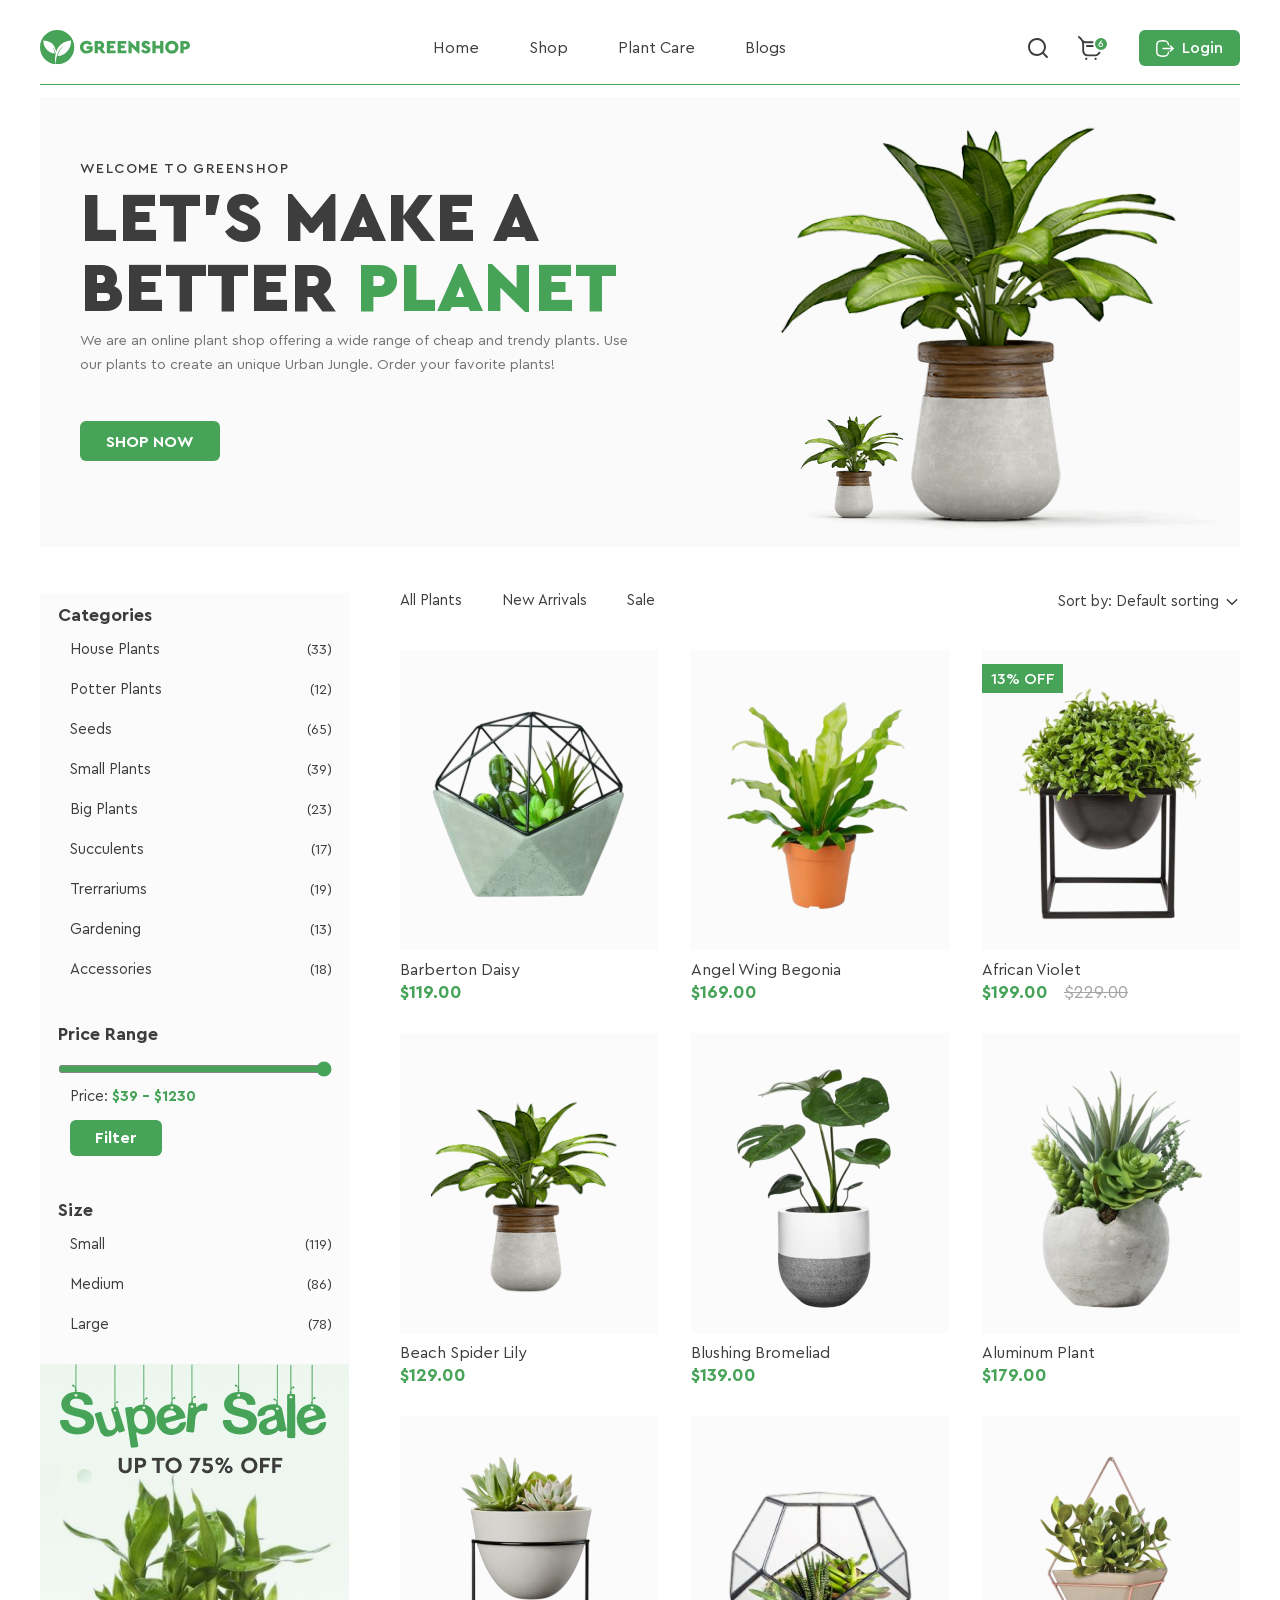
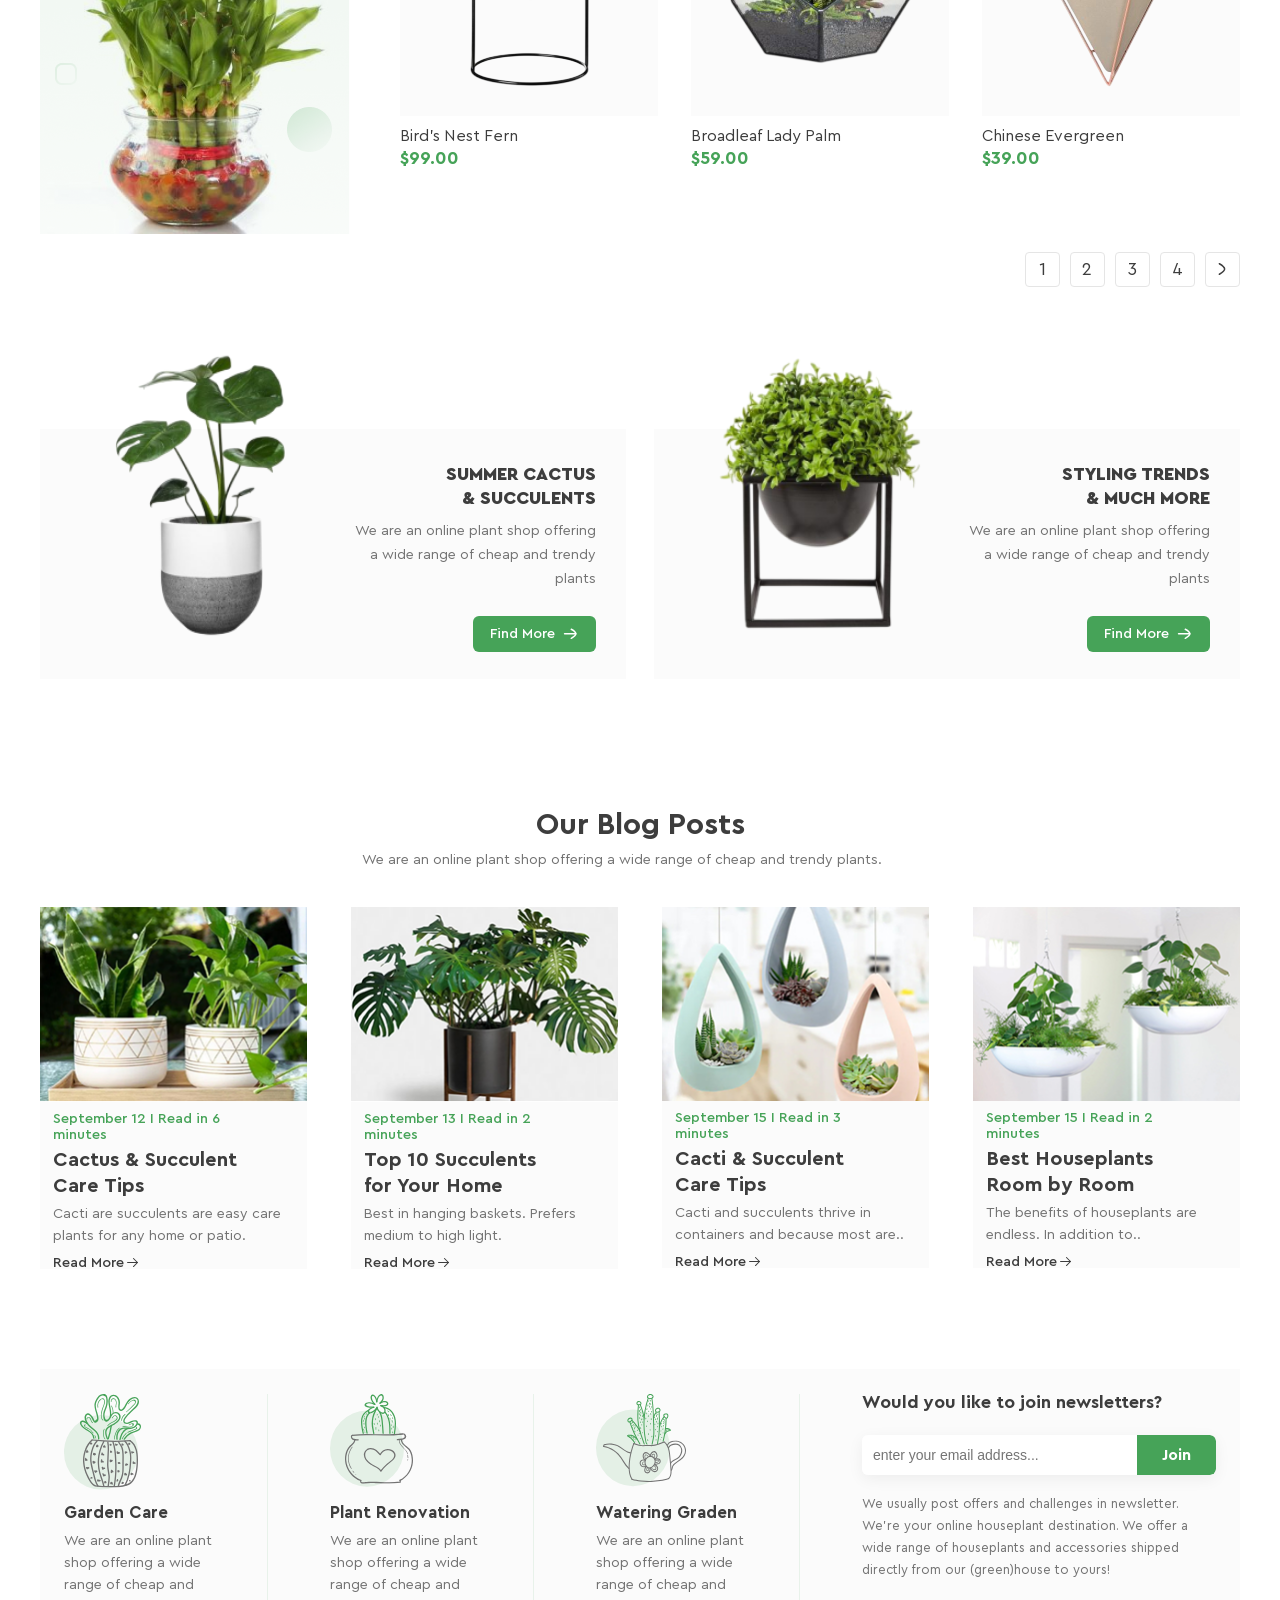
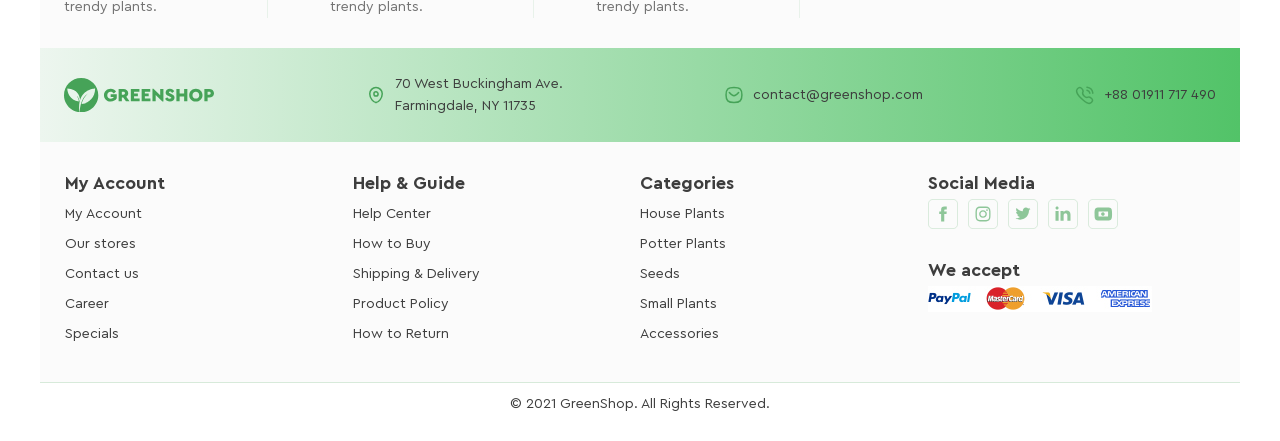
==== commit 59337152: "corection" ====
--- a/index.html
+++ b/index.html
@@ -11,6 +11,14 @@
 </head>
 
 <body>
+  <script>
+    document.querySelector('body').classList.add('loading')
+
+    setTimeout(() => {
+      document.querySelector('body').classList.remove('loading')
+    }, 1000)
+  </script>
+  <div class="preloader"></div>
   <header>
 
     <div class="container">
@@ -45,13 +53,13 @@
 
       <div class="header-actions">
         <button class="icon-btn" type="button">
-          <svg width="20" height="20">
+          <svg class="icon-search-svg" width="20" height="20">
             <use xlink:href="./sprite.svg#icon-search"></use>
           </svg>
         </button>
 
         <button class="icon-btn" type="button">
-          <svg width="31" height="24">
+          <svg class="icon-basket-svg" width="31" height="24">
             <use xlink:href="./sprite.svg#icon-basket-full"></use>
           </svg>
         </button>
@@ -158,7 +166,8 @@
             </div>
 
             <div class="sort-options">
-              <span class="sort-text">Sort by: Default sorting</span> <img src="./img/Arrow.svg" alt="arrow">
+              <span class="sort-text">Sort by: <span class="sort-value">Default sorting</span></span> <img
+                src="./img/Arrow.svg" alt="arrow">
             </div>
           </div>
 
@@ -254,9 +263,8 @@
                 <span class="old-price">$229.00</span>
               </div>
             </div>
-          </div>
-
-          <div class="products-grid">
+
+
             <div class="products-card">
               <div class="img-box">
                 <img src="./img/cutproduct4.png" alt="Beach Spider Lily">
@@ -343,9 +351,7 @@
               <h3>Aluminum Plant</h3>
               <span>$179.00</span>
             </div>
-          </div>
-
-          <div class="products-grid">
+
             <div class="products-card">
               <div class="img-box">
                 <img src="./img/cutproduct7.png" alt="Bird's Nest Fern">
@@ -533,7 +539,7 @@
       <div class="footer-features">
         <div class="feature-item">
           <div class="feature-icon">
-            <svg>
+            <svg width="77" height="96">
               <use xlink:href="./sprite.svg#icon-care"></use>
             </svg>
           </div>
@@ -543,7 +549,7 @@
 
         <div class="feature-item">
           <div class="feature-icon">
-            <svg>
+            <svg width="83" height="93">
               <use xlink:href="./sprite.svg#icon-renovation"></use>
             </svg>
           </div>
@@ -553,7 +559,7 @@
 
         <div class="feature-item">
           <div class="feature-icon">
-            <svg>
+            <svg width="90" height="93">
               <use xlink:href="./sprite.svg#icon-watering"></use>
             </svg>
           </div>
--- a/css/home.css
+++ b/css/home.css
@@ -4,6 +4,37 @@
     outline: none;
     border: none;
     box-sizing: border-box;
+}
+
+body.loading .preloader:after {
+    content: '';
+    position: fixed;
+    left: 50%;
+    top: 50%;
+    transform: translate(-50%, -50%);
+
+    width: 32px;
+    height: 32px;
+    border: solid;
+    border-width: 4px;
+    border-radius: 50%;
+    border-top-color: #FBFBFB;
+    border-bottom-color: #1A712A;
+    border-right-color: #1A712A;
+    border-left-color: #1A712A;
+
+    animation: rotate 0.5s linear infinite;
+}
+
+body.loading .preloader {
+    background: #FBFBFB;
+    position: fixed;
+    inset: 0;
+    z-index: 3;
+}
+
+body.loading {
+    overflow: hidden;
 }
 
 body,
@@ -1041,4 +1072,343 @@
         padding-bottom: 22px;
         margin: 0;
     }
-}+}
+
+
+@keyframes rotate {
+    from {
+        transform: rotate(0deg);
+    }
+
+    to {
+        transform: rotate(360deg);
+    }
+}
+
+/* Адаптив */
+
+@media screen and (max-width: 1200px) {
+    .container {
+        padding: 0 20px;
+    }
+
+    .plant-wrapper .plant-box img.care-img {
+        height: auto;
+    }
+}
+
+@media screen and (max-width: 992px) {
+    .container {
+        padding: 0 20px;
+    }
+
+    header nav ul {
+        gap: 30px;
+    }
+
+    .main-container {
+        flex-direction: column;
+        height: auto;
+        text-align: center;
+        padding: 40px 20px;
+    }
+
+    .main-container .home-text,
+    .main-container .home-media {
+        width: 100%;
+    }
+
+    .main-container .home-text .text {
+        margin-left: auto;
+        margin-right: auto;
+    }
+
+    .home-text {
+        align-items: center;
+    }
+
+    .large-btn {
+        margin: 0 auto;
+    }
+
+    .main-container .home-media img {
+        width: 100%;
+        max-width: 380px;
+        margin: 0 auto;
+    }
+
+    .sidebar {
+        display: none;
+    }
+
+    .shop-content {
+        width: 100%;
+    }
+
+    .products-grid {
+        justify-content: center;
+    }
+
+    .blog-card {
+        width: auto;
+        flex: 1;
+        min-width: 0;
+    }
+
+    .page-numbering {
+        justify-content: center;
+    }
+
+    .plant-wrapper .plant-box img.care-img {
+        height: auto;
+    }
+
+    .footer-features {
+        flex-wrap: wrap;
+    }
+
+    footer .container .footer-features .feature-item {
+        flex: 0 1 204px;
+        min-width: 0;
+    }
+
+    footer .container .footer-features .newsletter-box {
+        width: 100%;
+        margin-top: 30px;
+        text-align: center;
+    }
+
+    footer .container .footer-features .newsletter-box .subscribe-form {
+        justify-content: center;
+        max-width: 400px;
+        margin-left: auto;
+        margin-right: auto;
+    }
+
+    footer .container .footer-features .newsletter-box .newsletter-desc {
+        margin-left: auto;
+        margin-right: auto;
+    }
+
+    footer .container .footer-contact-gradient {
+        flex-wrap: wrap;
+        justify-content: center;
+        row-gap: 16px;
+        column-gap: 24px;
+    }
+
+    footer .container .footer-contact-gradient .footer-logo {
+        flex: 0 0 100%;
+        display: flex;
+        justify-content: center;
+        width: auto;
+        margin-bottom: 8px;
+    }
+
+    footer .container .footer-contact-gradient .footer-logo svg {
+        width: 150px;
+        height: 34px;
+    }
+}
+
+@media screen and (max-width: 768px) {
+    header nav {
+        display: none;
+    }
+
+    .plant-wrapper {
+        flex-direction: column;
+        gap: 24px;
+    }
+
+    .plant-wrapper .plant-box {
+        max-width: 100%;
+    }
+
+    .plant-wrapper .plant-box img.care-img {
+        width: 35%;
+    }
+
+    .plant-wrapper .plant-box .plant-content {
+        width: 65%;
+    }
+
+    .plant-wrapper .plant-box .plant-content h3,
+    .plant-wrapper .plant-box .plant-content p {
+        max-width: none;
+    }
+
+    .blogs-wrapper {
+        flex-wrap: wrap;
+        row-gap: 40px;
+    }
+
+    .blogs-wrapper .blog-card {
+        flex: 0 0 calc(50% - 22px);
+    }
+
+    .blogs-wrapper .blog-card .blog-content {
+        max-width: none;
+    }
+
+    .blogs-wrapper .blog-card .blog-content .blogs-top-text,
+    .blogs-wrapper .blog-card .blog-content h2,
+    .blogs-wrapper .blog-card .blog-content p {
+        max-width: none;
+    }
+
+    footer .container .footer-features .feature-item {
+        flex: 1 1 150px;
+        min-width: 0;
+    }
+
+    footer .container .footer-links-grid {
+        flex-wrap: wrap;
+        row-gap: 24px;
+    }
+
+    footer .container .footer-links-grid .media-column {
+        flex: 0 0 100%;
+        text-align: center;
+    }
+
+    footer .container .footer-links-grid .media-column .social-icons {
+        justify-content: center;
+    }
+
+    footer .container .footer-links-grid .media-column .payment-methods {
+        margin: 0 auto;
+    }
+}
+
+@media screen and (max-width: 540px) {
+
+    header .container {
+        gap: 10px;
+    }
+
+    header .header-actions {
+        gap: 6px;
+    }
+
+    header .login-btn {
+        padding: 0;
+    }
+
+    header .login-btn a {
+        padding: 8px;
+    }
+
+    .login-btn a span {
+        display: none;
+    }
+
+    .main-container .home-text h1 {
+        font-size: 48px;
+        line-height: 52px;
+    }
+
+    .sort-text {
+        display: none;
+    }
+
+    .blogs-wrapper .blog-card {
+        flex: 0 0 100%;
+    }
+
+    .plant-wrapper .plant-box {
+        flex-direction: column;
+        align-items: center;
+        height: auto;
+        padding: 24px 20px;
+    }
+
+    .plant-wrapper .plant-box img.care-img {
+        width: 70%;
+        height: auto;
+        align-self: center;
+    }
+
+    .plant-wrapper .plant-box .plant-content {
+        width: 100%;
+        align-items: center;
+        margin-top: 20px;
+    }
+
+    .plant-wrapper .plant-box .plant-content h3,
+    .plant-wrapper .plant-box .plant-content p {
+        text-align: center;
+    }
+
+    footer .container .footer-features .feature-item {
+        flex: 0 0 100%;
+        border-right: none;
+        text-align: center;
+    }
+
+    footer .container .footer-features .newsletter-box .subscribe-form input {
+        font-size: 12px;
+        padding: 0 8px;
+    }
+
+    footer .container .footer-features .newsletter-box .subscribe-form button {
+        font-size: 14px;
+        padding: 0 14px;
+    }
+
+    footer .container .footer-features .feature-item .feature-icon {
+        justify-content: center;
+    }
+
+    footer .container .footer-contact-gradient {
+        flex-direction: column;
+        gap: 16px;
+    }
+
+    footer .container .footer-links-grid {
+        flex-direction: column;
+        align-items: center;
+        gap: 30px;
+    }
+
+    footer .container .footer-links-grid .links-column {
+        width: auto;
+        text-align: center;
+    }
+}
+
+@media screen and (max-width: 320px) {
+
+    .container {
+        padding: 0 15px;
+    }
+
+    .main-container .home-text h1 {
+        font-size: 34px;
+        line-height: 38px;
+    }
+
+    .shop-content .filter-bar .filter-list .tab {
+        font-size: 12px;
+    }
+
+    .shop-content .filter-bar .sort-options .sort-text {
+        font-size: 12px;
+    }
+
+    .main-container {
+        padding: 24px 15px;
+    }
+
+    .main-container .home-text .text {
+        margin-bottom: 24px;
+    }
+
+    .filter-list {
+        gap: 10px;
+    }
+
+
+}
+
+@media screen and (max-width: 280px) {}
